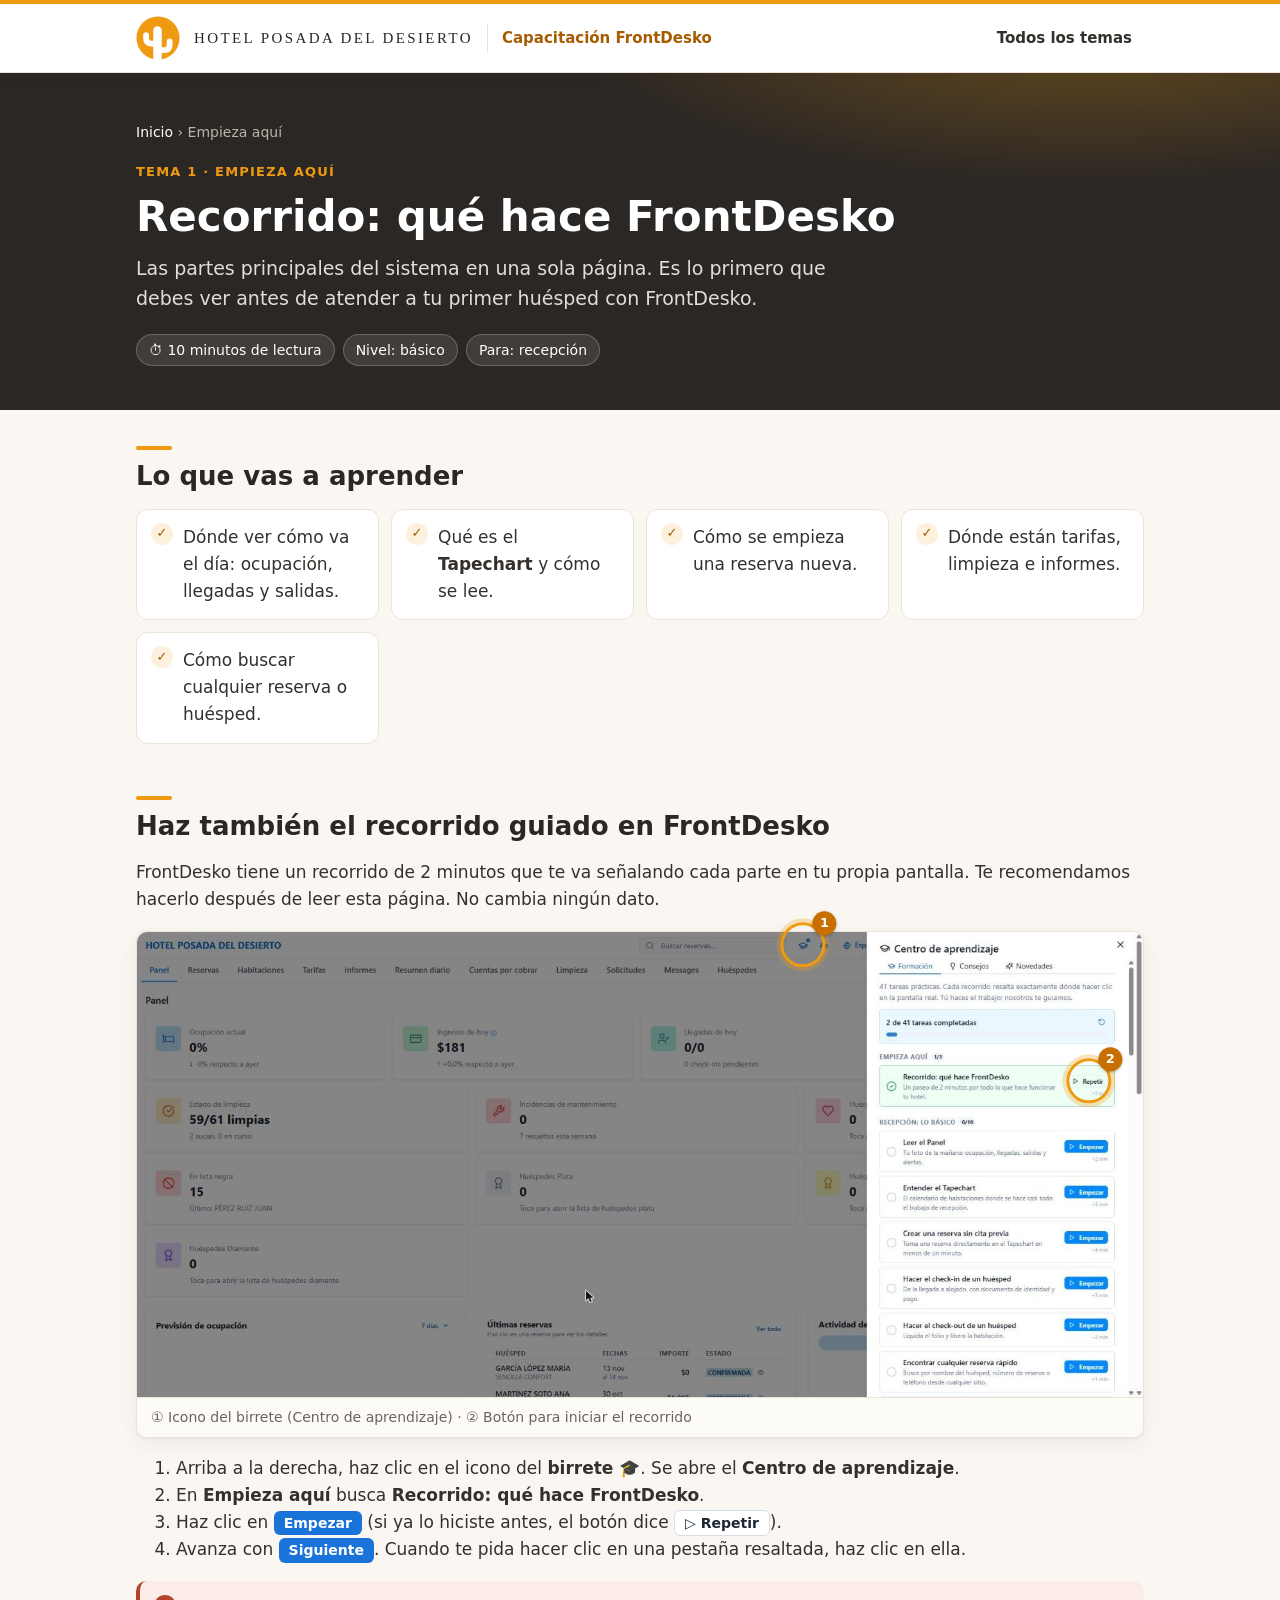
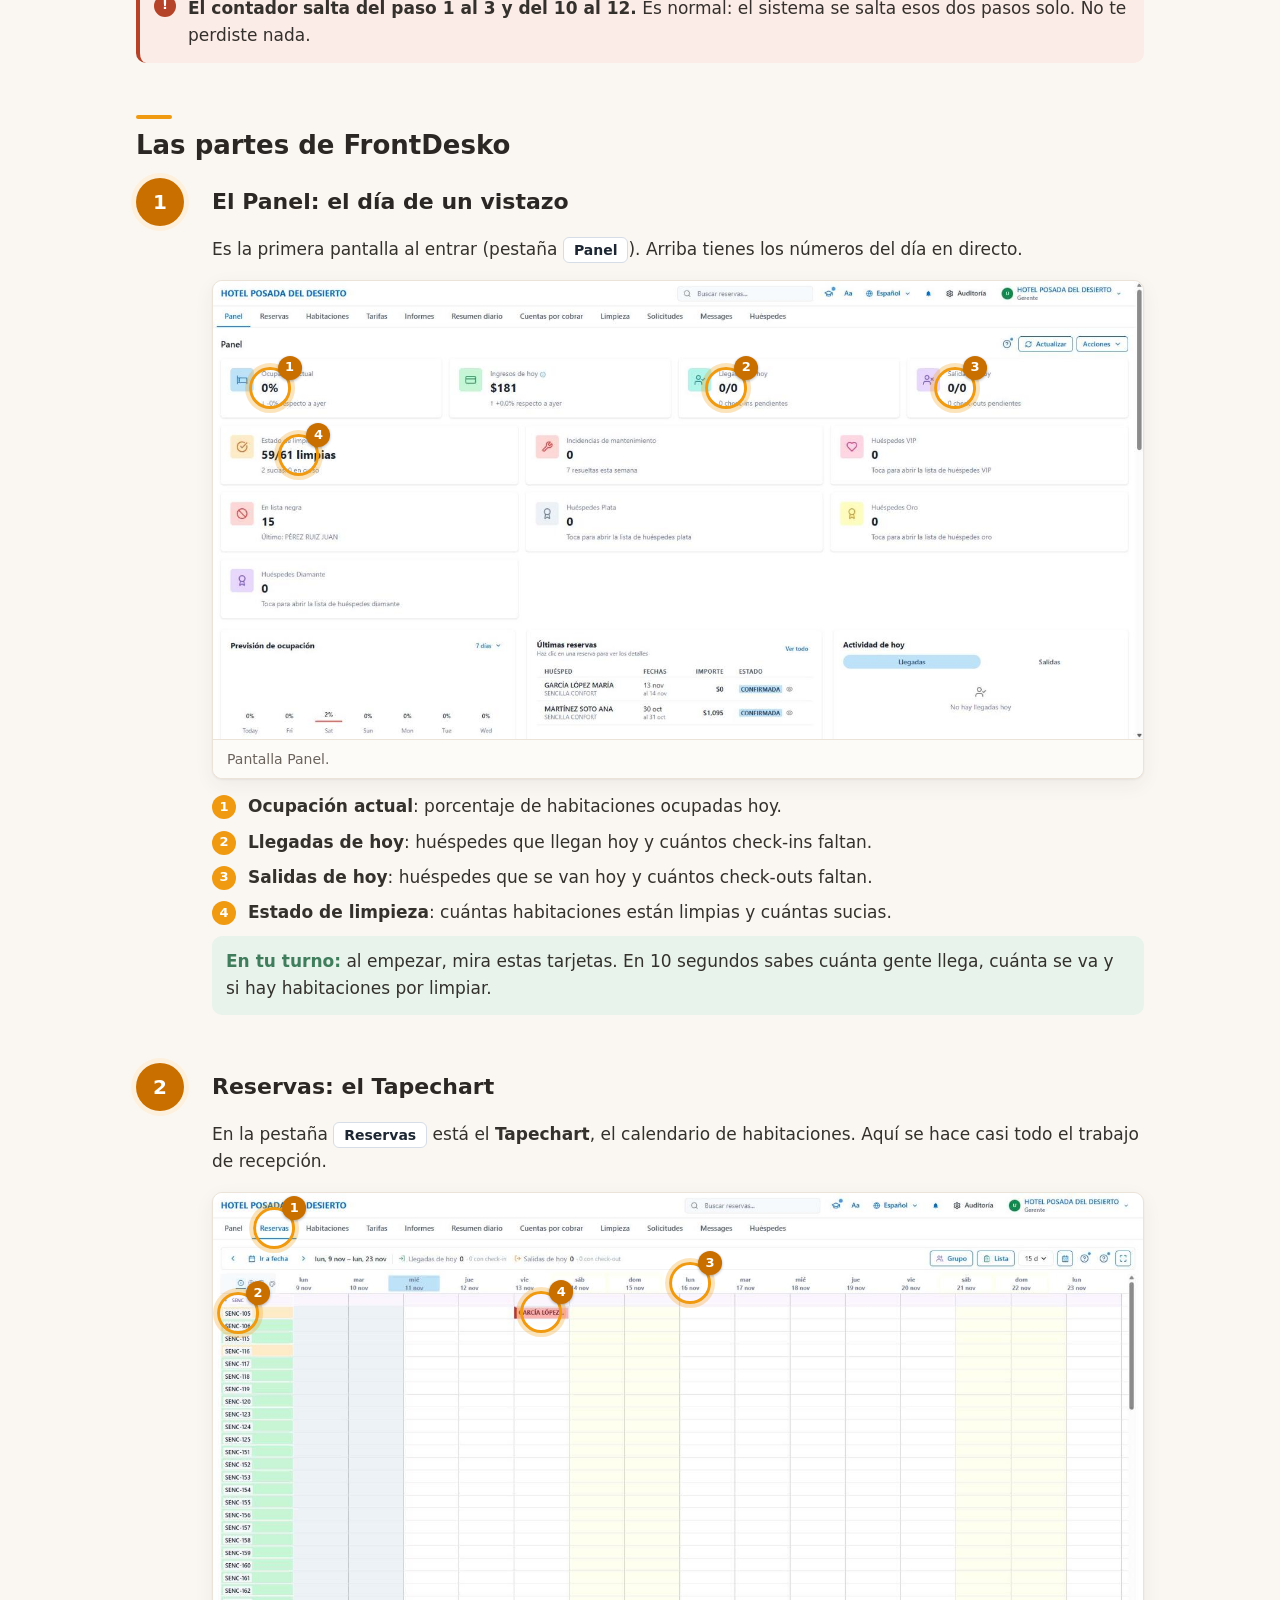
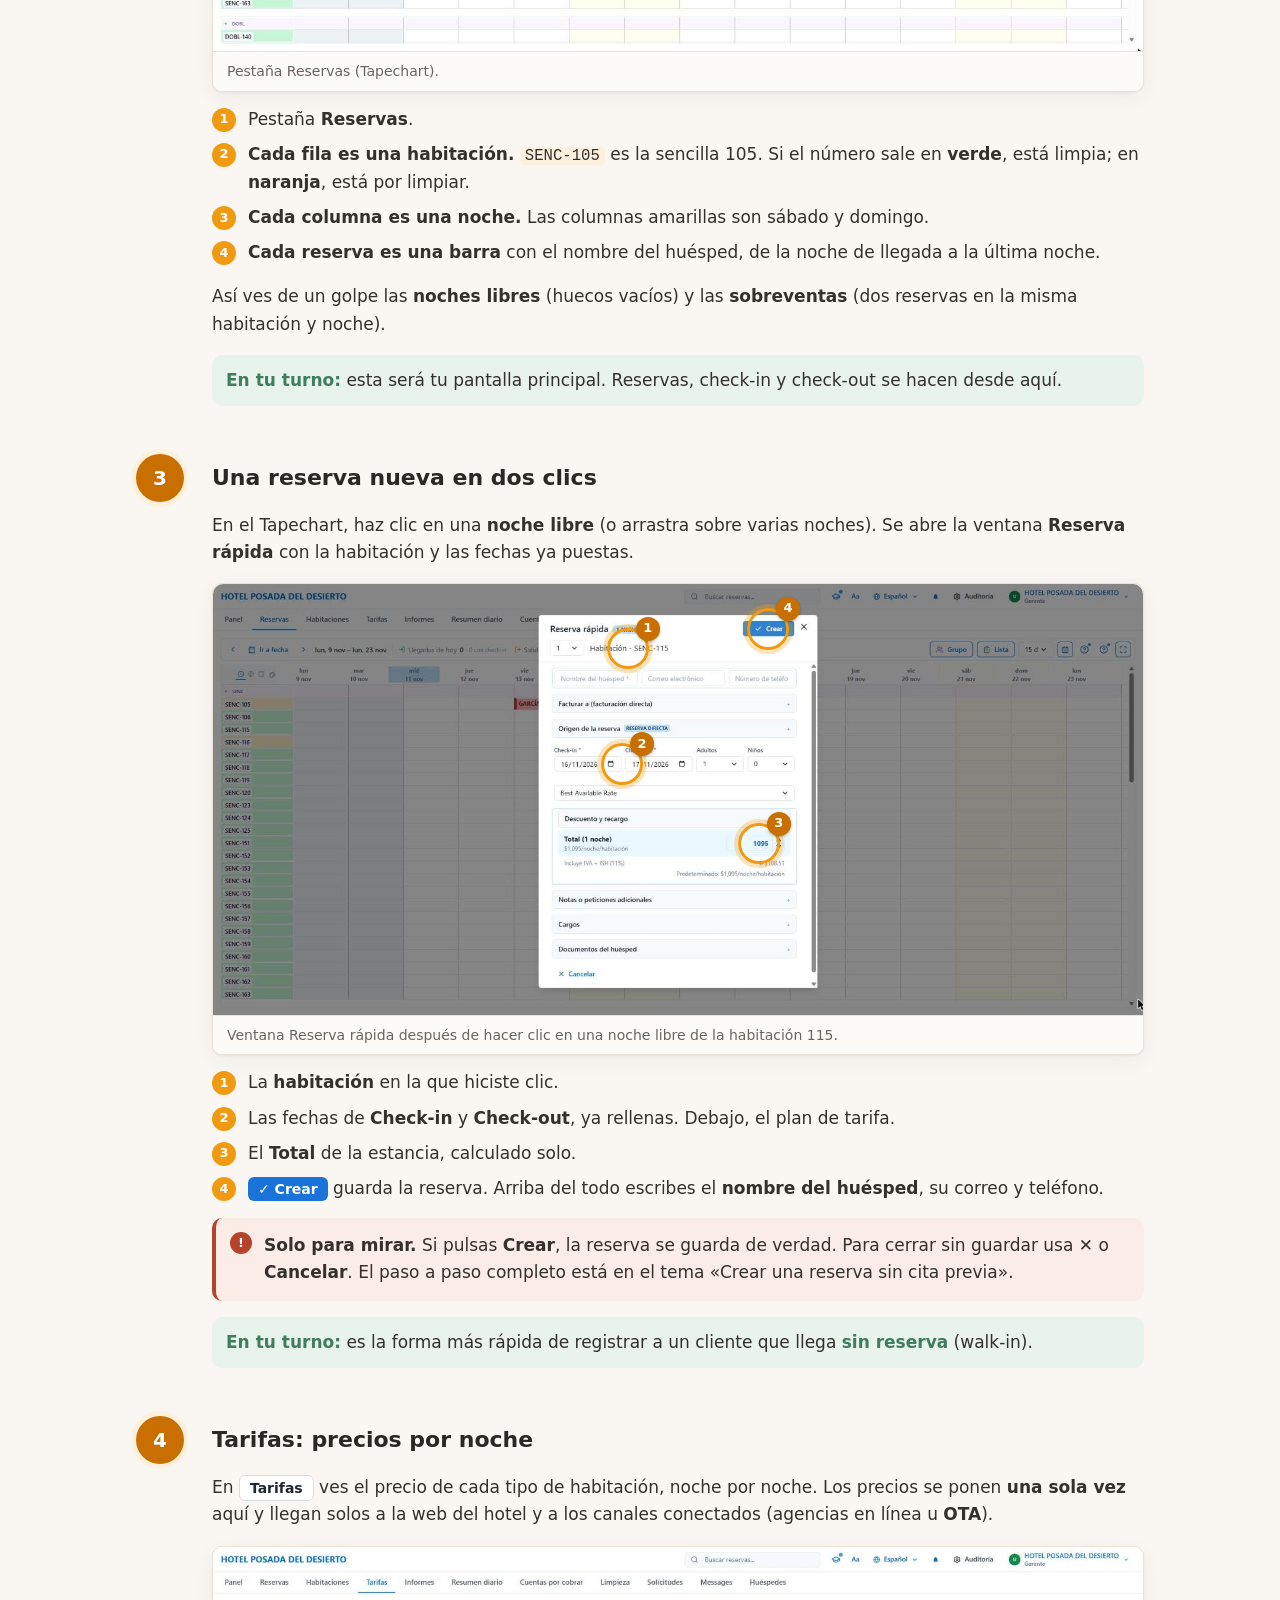
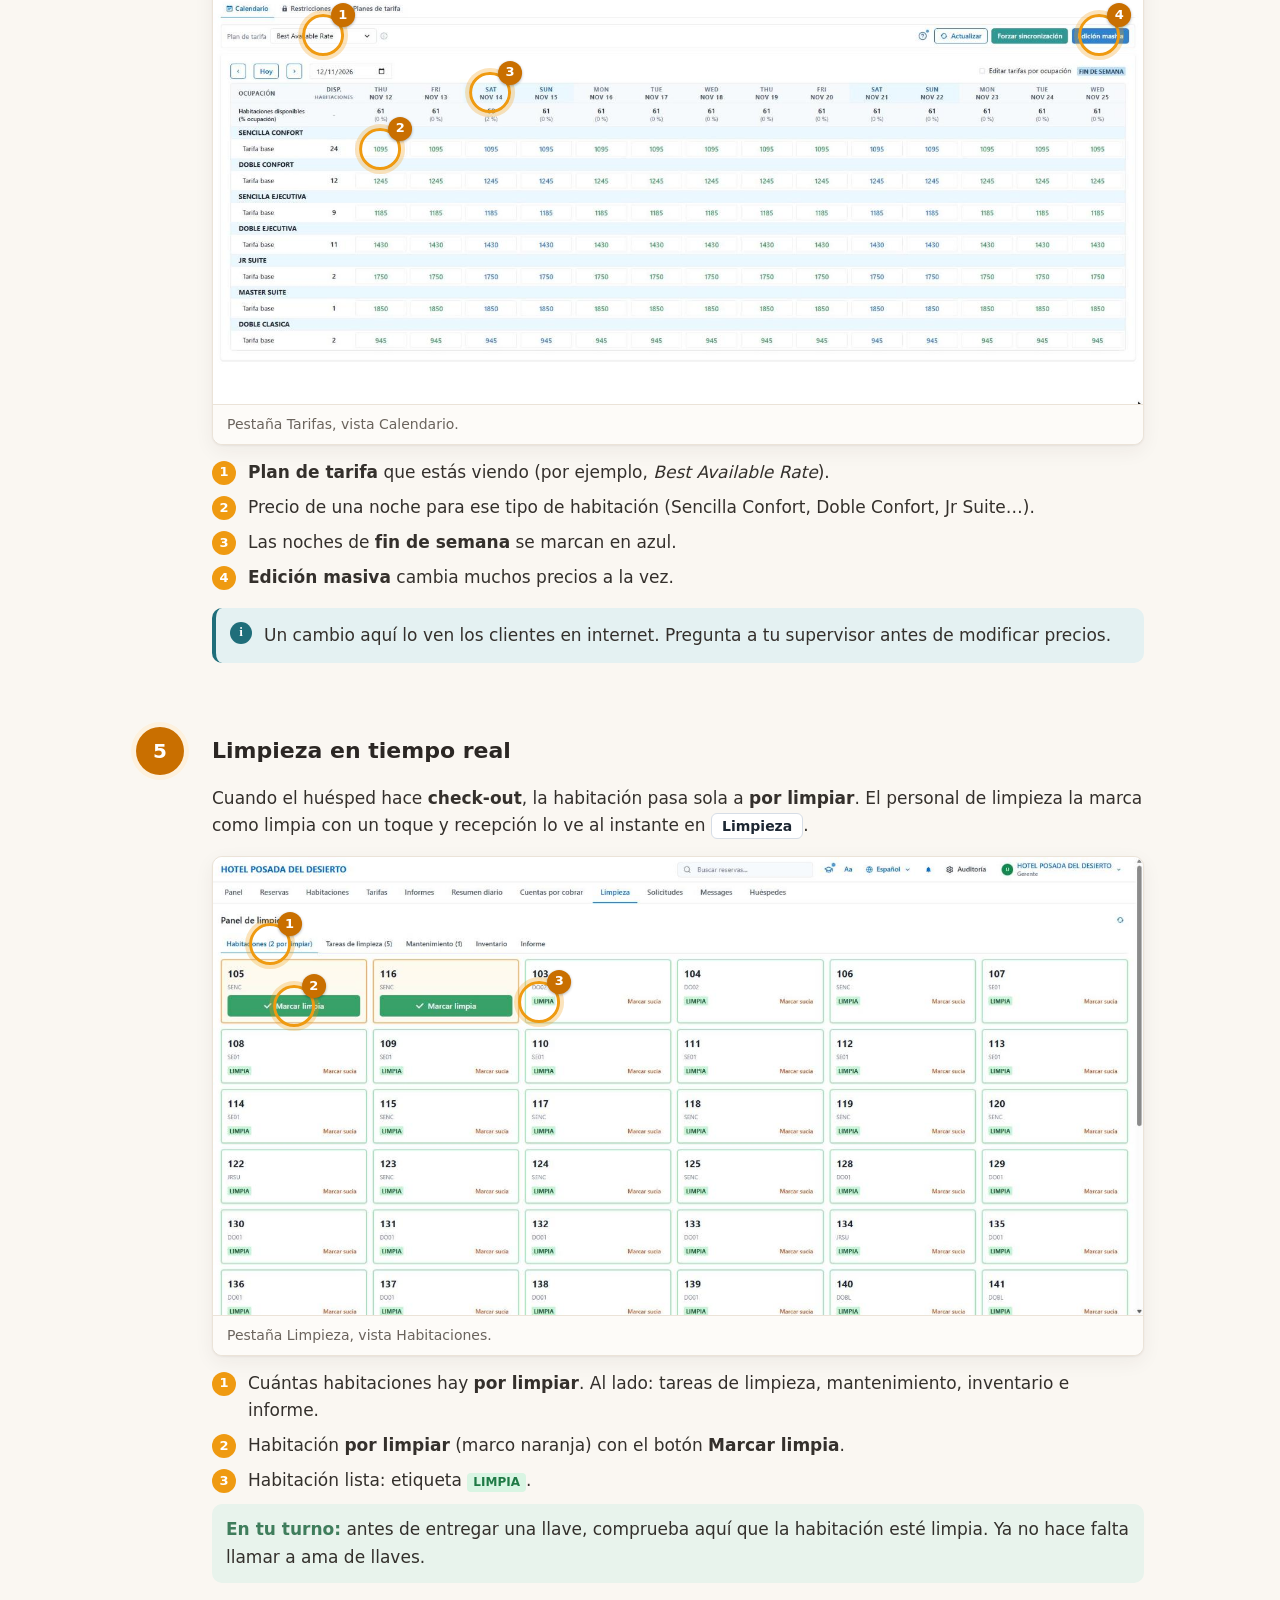
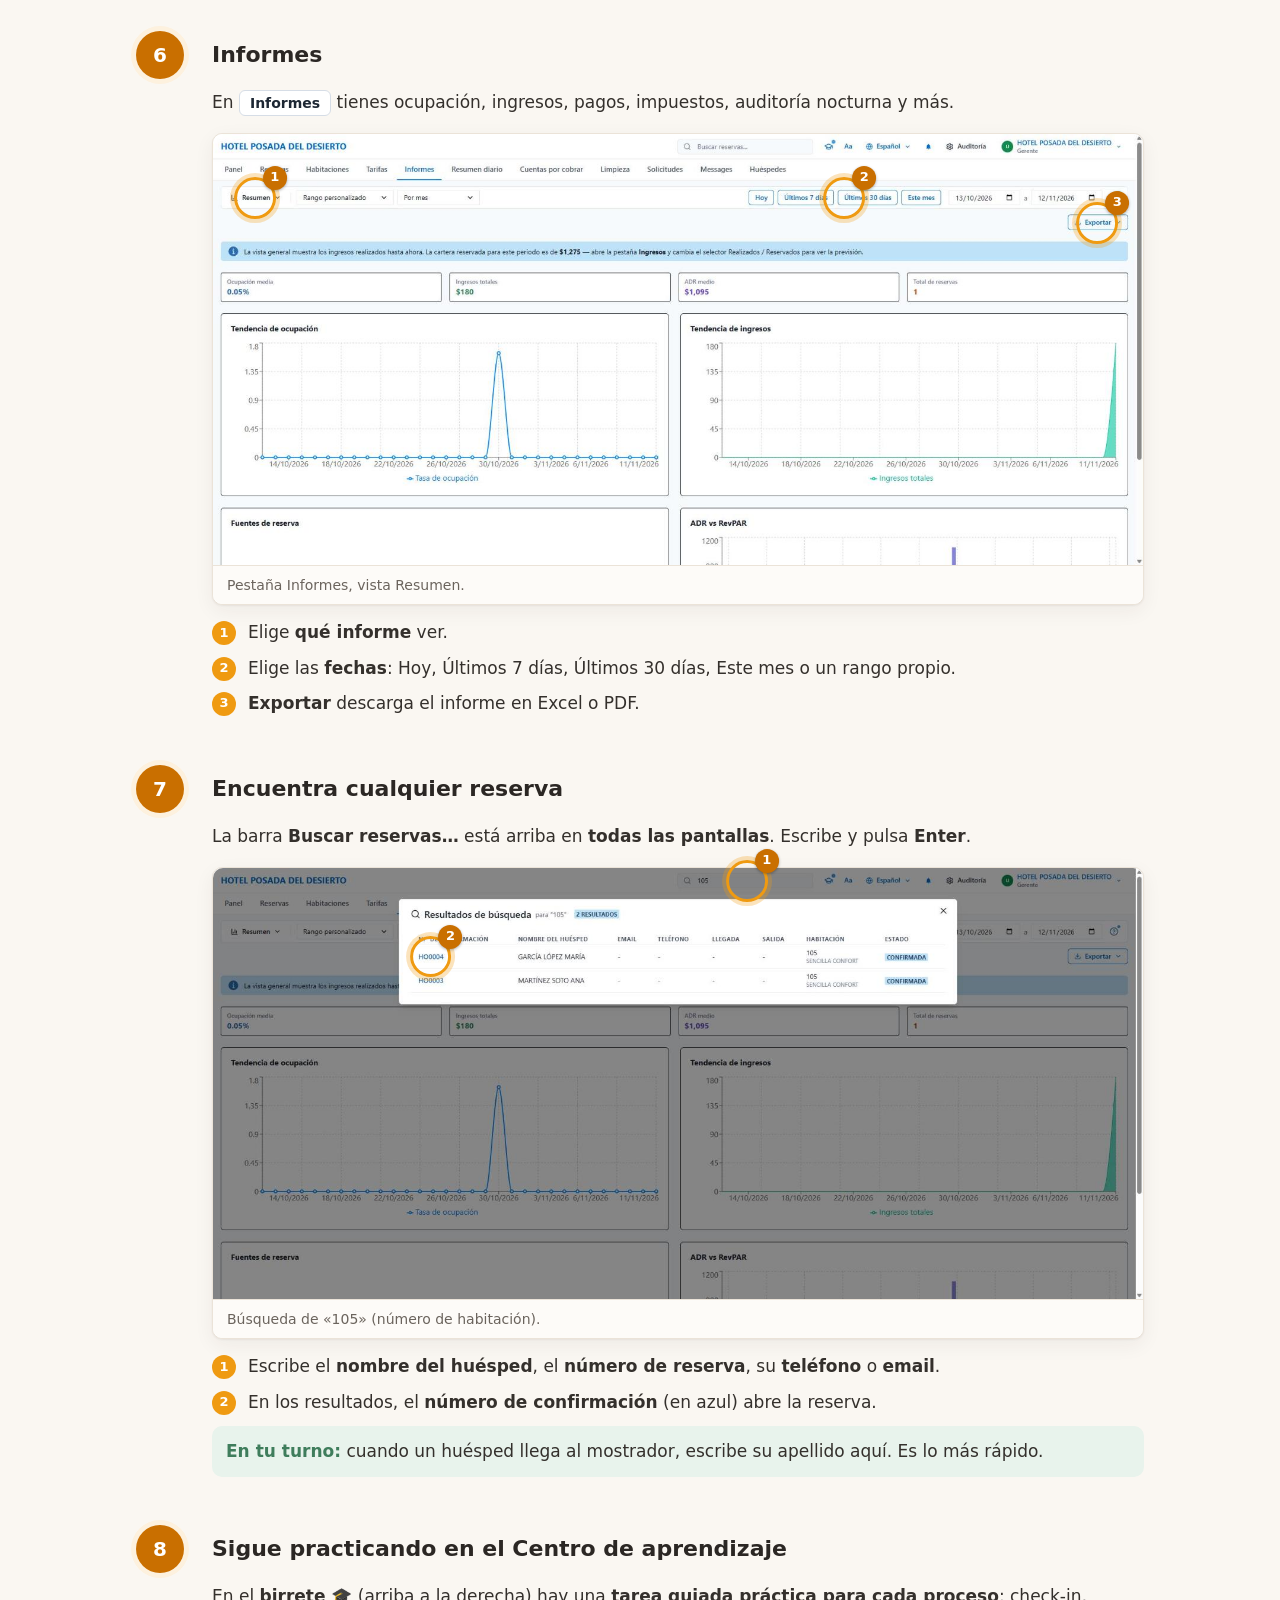
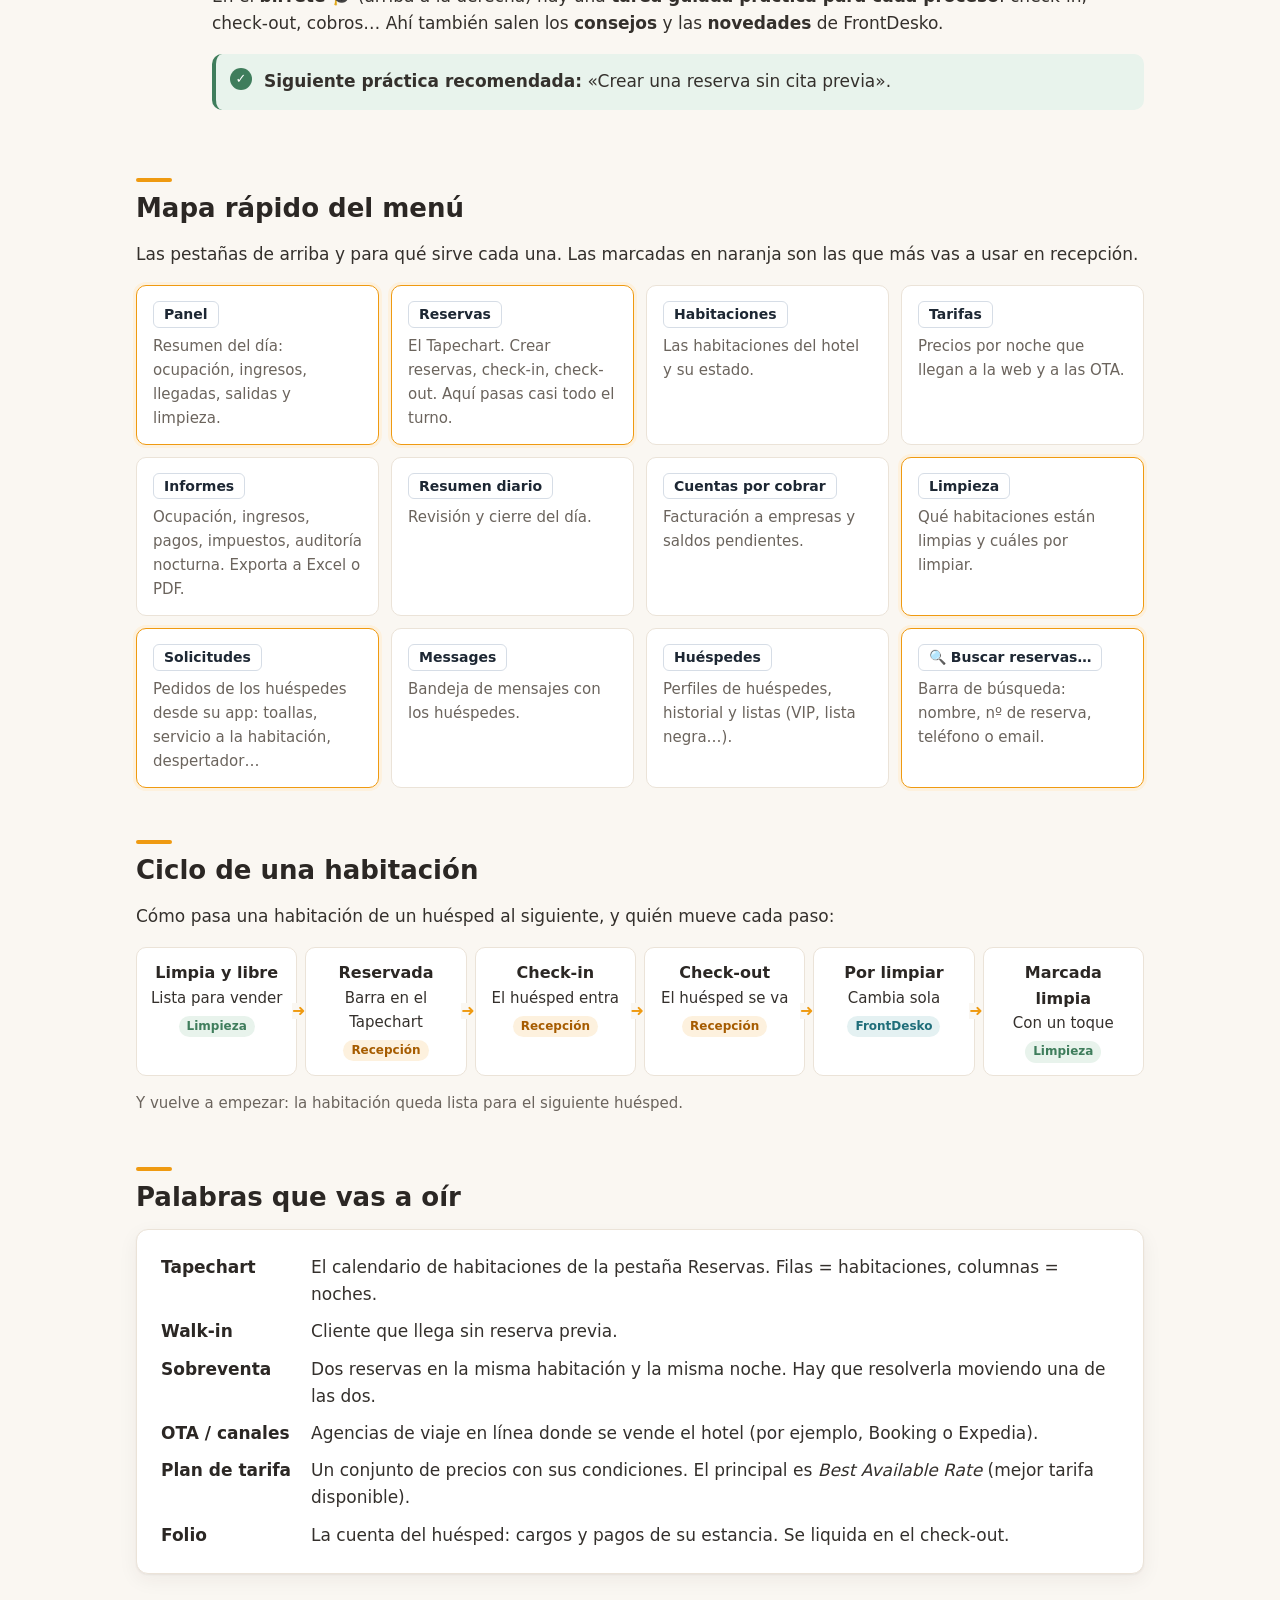
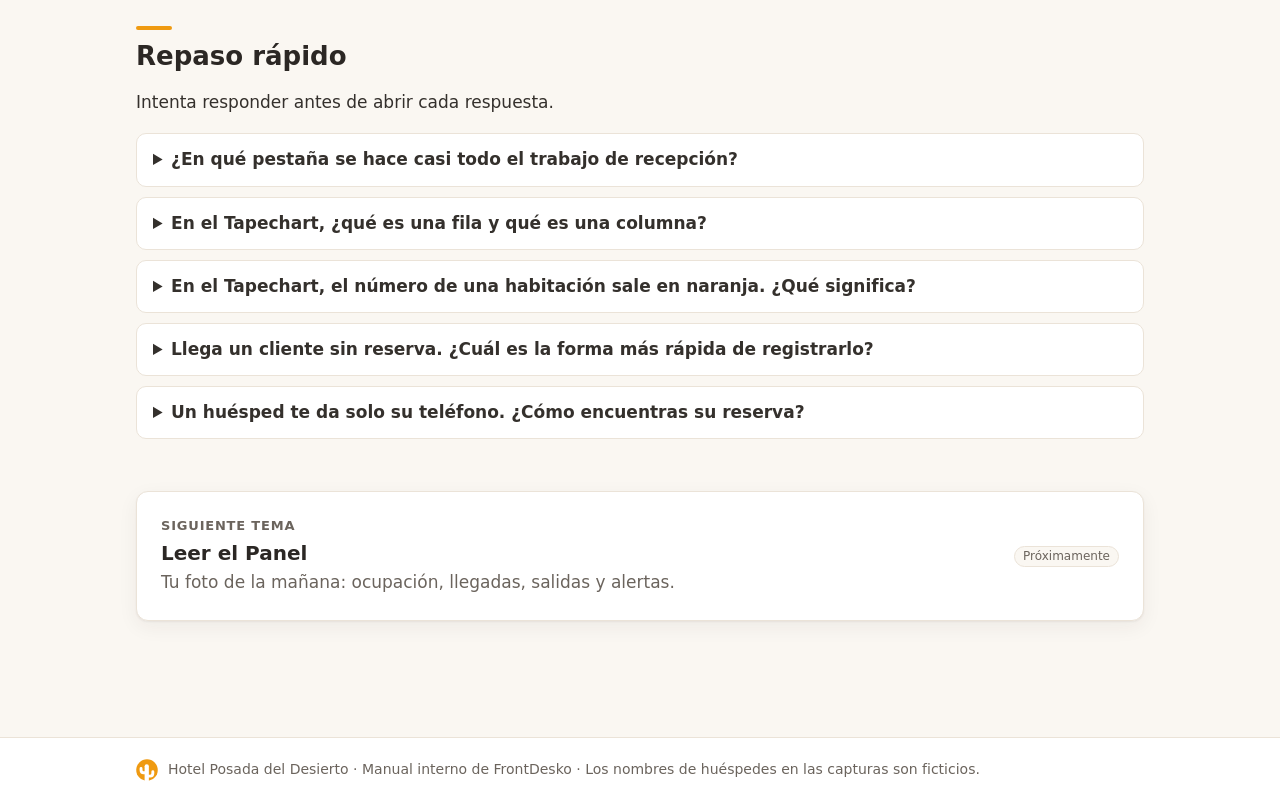
==== 01-recorrido.html @ f3b3c9da "Minisitio de capacitación FrontDesko: portada y tema 1 (Recorrido)" ====
<!doctype html>
<html lang="es">
<head>
<meta charset="utf-8">
<meta name="viewport" content="width=device-width, initial-scale=1">
<title>Recorrido por FrontDesko · Capacitación</title>
<link rel="icon" href="img/logo.svg">
<link rel="stylesheet" href="css/estilos.css">
</head>
<body>

<header class="marca-hotel">
  <div class="contenedor">
    <a class="identidad" href="index.html">
      <img src="img/logo.svg" alt="Logotipo Hotel Posada del Desierto">
      <span class="textos">
        <span class="nombre-hotel">Hotel Posada del Desierto</span>
        <span class="separador"></span>
        <span class="seccion">Capacitación FrontDesko</span>
      </span>
    </a>
    <nav><a href="index.html">Todos los temas</a></nav>
  </div>
</header>

<div class="cabecera">
  <div class="contenedor">
    <div class="migas"><a href="index.html">Inicio</a> › Empieza aquí</div>
    <span class="etiqueta">Tema 1 · Empieza aquí</span>
    <h1>Recorrido: qué hace FrontDesko</h1>
    <p class="lead">Las partes principales del sistema en una sola página. Es lo primero que debes ver antes de atender a tu primer huésped con FrontDesko.</p>
    <div class="fichas">
      <span class="ficha">⏱ 10 minutos de lectura</span>
      <span class="ficha">Nivel: básico</span>
      <span class="ficha">Para: recepción</span>
    </div>
  </div>
</div>

<main class="contenedor">

  <section>
    <h2>Lo que vas a aprender</h2>
    <ul class="aprenderas">
      <li>Dónde ver cómo va el día: ocupación, llegadas y salidas.</li>
      <li>Qué es el <b>Tapechart</b> y cómo se lee.</li>
      <li>Cómo se empieza una reserva nueva.</li>
      <li>Dónde están tarifas, limpieza e informes.</li>
      <li>Cómo buscar cualquier reserva o huésped.</li>
    </ul>
  </section>

  <section>
    <h2>Haz también el recorrido guiado en FrontDesko</h2>
    <p>FrontDesko tiene un recorrido de 2 minutos que te va señalando cada parte en tu propia pantalla. Te recomendamos hacerlo después de leer esta página. No cambia ningún dato.</p>
    <figure class="captura">
      <a href="img/recorrido/00-centro-aprendizaje.jpg" target="_blank">
        <div class="lienzo">
          <img src="img/recorrido/00-centro-aprendizaje.jpg" alt="Panel de FrontDesko con el Centro de aprendizaje abierto a la derecha" loading="lazy">
          <span class="marca" style="left:66.2%;top:2.9%" data-n="1"></span>
          <span class="marca" style="left:94.6%;top:32.1%" data-n="2"></span>
        </div>
      </a>
      <figcaption>① Icono del birrete (Centro de aprendizaje) · ② Botón para iniciar el recorrido</figcaption>
    </figure>
    <ol>
      <li>Arriba a la derecha, haz clic en el icono del <b>birrete 🎓</b>. Se abre el <b>Centro de aprendizaje</b>.</li>
      <li>En <b>Empieza aquí</b> busca <b>Recorrido: qué hace FrontDesko</b>.</li>
      <li>Haz clic en <span class="boton-ui">Empezar</span> (si ya lo hiciste antes, el botón dice <span class="pestana-ui">▷ Repetir</span>).</li>
      <li>Avanza con <span class="boton-ui">Siguiente</span>. Cuando te pida hacer clic en una pestaña resaltada, haz clic en ella.</li>
    </ol>
    <div class="nota ojo"><p><b>El contador salta del paso 1 al 3 y del 10 al 12.</b> Es normal: el sistema se salta esos dos pasos solo. No te perdiste nada.</p></div>
  </section>

  <section>
    <h2>Las partes de FrontDesko</h2>

    <!-- 1. Panel -->
    <article class="paso">
      <div class="num">1</div>
      <div class="cuerpo">
        <h3 class="titulo-paso">El Panel: el día de un vistazo</h3>
        <p>Es la primera pantalla al entrar (pestaña <span class="pestana-ui">Panel</span>). Arriba tienes los números del día en directo.</p>
        <figure class="captura">
          <a href="img/recorrido/01-panel.jpg" target="_blank"><div class="lienzo">
            <img src="img/recorrido/01-panel.jpg" alt="Pantalla Panel de FrontDesko con tarjetas de ocupación, ingresos, llegadas, salidas y limpieza" loading="lazy">
            <span class="marca" style="left:6.1%;top:23.3%" data-n="1"></span>
            <span class="marca" style="left:55.2%;top:23.3%" data-n="2"></span>
            <span class="marca" style="left:79.8%;top:23.3%" data-n="3"></span>
            <span class="marca" style="left:9.2%;top:38%" data-n="4"></span>
          </div></a>
          <figcaption>Pantalla Panel.</figcaption>
        </figure>
        <ul class="leyenda">
          <li><span class="n">1</span><span><b>Ocupación actual</b>: porcentaje de habitaciones ocupadas hoy.</span></li>
          <li><span class="n">2</span><span><b>Llegadas de hoy</b>: huéspedes que llegan hoy y cuántos check-ins faltan.</span></li>
          <li><span class="n">3</span><span><b>Salidas de hoy</b>: huéspedes que se van hoy y cuántos check-outs faltan.</span></li>
          <li><span class="n">4</span><span><b>Estado de limpieza</b>: cuántas habitaciones están limpias y cuántas sucias.</span></li>
        </ul>
        <p class="turno"><b>En tu turno:</b> al empezar, mira estas tarjetas. En 10 segundos sabes cuánta gente llega, cuánta se va y si hay habitaciones por limpiar.</p>
      </div>
    </article>

    <!-- 2. Tapechart -->
    <article class="paso">
      <div class="num">2</div>
      <div class="cuerpo">
        <h3 class="titulo-paso">Reservas: el Tapechart</h3>
        <p>En la pestaña <span class="pestana-ui">Reservas</span> está el <b>Tapechart</b>, el calendario de habitaciones. Aquí se hace casi todo el trabajo de recepción.</p>
        <figure class="captura">
          <a href="img/recorrido/02-tapechart.jpg" target="_blank"><div class="lienzo">
            <img src="img/recorrido/02-tapechart.jpg" alt="Tapechart con habitaciones en filas, noches en columnas y una reserva como barra roja" loading="lazy">
            <span class="marca" style="left:6.6%;top:7.6%" data-n="1"></span>
            <span class="marca" style="left:2.7%;top:26.2%" data-n="2"></span>
            <span class="marca" style="left:51.3%;top:19.7%" data-n="3"></span>
            <span class="marca" style="left:35.3%;top:26%" data-n="4"></span>
          </div></a>
          <figcaption>Pestaña Reservas (Tapechart).</figcaption>
        </figure>
        <ul class="leyenda">
          <li><span class="n">1</span><span>Pestaña <b>Reservas</b>.</span></li>
          <li><span class="n">2</span><span><b>Cada fila es una habitación.</b> <code>SENC-105</code> es la sencilla 105. Si el número sale en <b>verde</b>, está limpia; en <b>naranja</b>, está por limpiar.</span></li>
          <li><span class="n">3</span><span><b>Cada columna es una noche.</b> Las columnas amarillas son sábado y domingo.</span></li>
          <li><span class="n">4</span><span><b>Cada reserva es una barra</b> con el nombre del huésped, de la noche de llegada a la última noche.</span></li>
        </ul>
        <p>Así ves de un golpe las <b>noches libres</b> (huecos vacíos) y las <b>sobreventas</b> (dos reservas en la misma habitación y noche).</p>
        <p class="turno"><b>En tu turno:</b> esta será tu pantalla principal. Reservas, check-in y check-out se hacen desde aquí.</p>
      </div>
    </article>

    <!-- 3. Reserva rápida -->
    <article class="paso">
      <div class="num">3</div>
      <div class="cuerpo">
        <h3 class="titulo-paso">Una reserva nueva en dos clics</h3>
        <p>En el Tapechart, haz clic en una <b>noche libre</b> (o arrastra sobre varias noches). Se abre la ventana <b>Reserva rápida</b> con la habitación y las fechas ya puestas.</p>
        <figure class="captura">
          <a href="img/recorrido/03-reserva-rapida.jpg" target="_blank"><div class="lienzo">
            <img src="img/recorrido/03-reserva-rapida.jpg" alt="Ventana Reserva rápida abierta sobre el Tapechart para la habitación SENC-115" loading="lazy">
            <span class="marca" style="left:44.6%;top:14.9%" data-n="1"></span>
            <span class="marca" style="left:44%;top:41.7%" data-n="2"></span>
            <span class="marca" style="left:58.7%;top:60.2%" data-n="3"></span>
            <span class="marca" style="left:59.7%;top:10.3%" data-n="4"></span>
          </div></a>
          <figcaption>Ventana Reserva rápida después de hacer clic en una noche libre de la habitación 115.</figcaption>
        </figure>
        <ul class="leyenda">
          <li><span class="n">1</span><span>La <b>habitación</b> en la que hiciste clic.</span></li>
          <li><span class="n">2</span><span>Las fechas de <b>Check-in</b> y <b>Check-out</b>, ya rellenas. Debajo, el plan de tarifa.</span></li>
          <li><span class="n">3</span><span>El <b>Total</b> de la estancia, calculado solo.</span></li>
          <li><span class="n">4</span><span><span class="boton-ui">✓ Crear</span> guarda la reserva. Arriba del todo escribes el <b>nombre del huésped</b>, su correo y teléfono.</span></li>
        </ul>
        <div class="nota ojo"><p><b>Solo para mirar.</b> Si pulsas <b>Crear</b>, la reserva se guarda de verdad. Para cerrar sin guardar usa <b>✕</b> o <b>Cancelar</b>. El paso a paso completo está en el tema «Crear una reserva sin cita previa».</p></div>
        <p class="turno"><b>En tu turno:</b> es la forma más rápida de registrar a un cliente que llega <b>sin reserva</b> (walk-in).</p>
      </div>
    </article>

    <!-- 4. Tarifas -->
    <article class="paso">
      <div class="num">4</div>
      <div class="cuerpo">
        <h3 class="titulo-paso">Tarifas: precios por noche</h3>
        <p>En <span class="pestana-ui">Tarifas</span> ves el precio de cada tipo de habitación, noche por noche. Los precios se ponen <b>una sola vez</b> aquí y llegan solos a la web del hotel y a los canales conectados (agencias en línea u <b>OTA</b>).</p>
        <figure class="captura">
          <a href="img/recorrido/04-tarifas.jpg" target="_blank"><div class="lienzo">
            <img src="img/recorrido/04-tarifas.jpg" alt="Calendario de tarifas con tipos de habitación en filas y precios por noche" loading="lazy">
            <span class="marca" style="left:11.8%;top:19.4%" data-n="1"></span>
            <span class="marca" style="left:18%;top:44.2%" data-n="2"></span>
            <span class="marca" style="left:29.8%;top:31.9%" data-n="3"></span>
            <span class="marca" style="left:95.3%;top:19.4%" data-n="4"></span>
          </div></a>
          <figcaption>Pestaña Tarifas, vista Calendario.</figcaption>
        </figure>
        <ul class="leyenda">
          <li><span class="n">1</span><span><b>Plan de tarifa</b> que estás viendo (por ejemplo, <i>Best Available Rate</i>).</span></li>
          <li><span class="n">2</span><span>Precio de una noche para ese tipo de habitación (Sencilla Confort, Doble Confort, Jr Suite…).</span></li>
          <li><span class="n">3</span><span>Las noches de <b>fin de semana</b> se marcan en azul.</span></li>
          <li><span class="n">4</span><span><b>Edición masiva</b> cambia muchos precios a la vez.</span></li>
        </ul>
        <div class="nota"><p>Un cambio aquí lo ven los clientes en internet. Pregunta a tu supervisor antes de modificar precios.</p></div>
      </div>
    </article>

    <!-- 5. Limpieza -->
    <article class="paso">
      <div class="num">5</div>
      <div class="cuerpo">
        <h3 class="titulo-paso">Limpieza en tiempo real</h3>
        <p>Cuando el huésped hace <b>check-out</b>, la habitación pasa sola a <b>por limpiar</b>. El personal de limpieza la marca como limpia con un toque y recepción lo ve al instante en <span class="pestana-ui">Limpieza</span>.</p>
        <figure class="captura">
          <a href="img/recorrido/05-limpieza.jpg" target="_blank"><div class="lienzo">
            <img src="img/recorrido/05-limpieza.jpg" alt="Panel de limpieza con habitaciones por limpiar en naranja y limpias en verde" loading="lazy">
            <span class="marca" style="left:6.1%;top:18.9%" data-n="1"></span>
            <span class="marca" style="left:8.7%;top:32.5%" data-n="2"></span>
            <span class="marca" style="left:35.1%;top:31.5%" data-n="3"></span>
          </div></a>
          <figcaption>Pestaña Limpieza, vista Habitaciones.</figcaption>
        </figure>
        <ul class="leyenda">
          <li><span class="n">1</span><span>Cuántas habitaciones hay <b>por limpiar</b>. Al lado: tareas de limpieza, mantenimiento, inventario e informe.</span></li>
          <li><span class="n">2</span><span>Habitación <b>por limpiar</b> (marco naranja) con el botón <b>Marcar limpia</b>.</span></li>
          <li><span class="n">3</span><span>Habitación lista: etiqueta <span class="etiqueta-ui limpia">LIMPIA</span>.</span></li>
        </ul>
        <p class="turno"><b>En tu turno:</b> antes de entregar una llave, comprueba aquí que la habitación esté limpia. Ya no hace falta llamar a ama de llaves.</p>
      </div>
    </article>

    <!-- 6. Informes -->
    <article class="paso">
      <div class="num">6</div>
      <div class="cuerpo">
        <h3 class="titulo-paso">Informes</h3>
        <p>En <span class="pestana-ui">Informes</span> tienes ocupación, ingresos, pagos, impuestos, auditoría nocturna y más.</p>
        <figure class="captura">
          <a href="img/recorrido/06-informes.jpg" target="_blank"><div class="lienzo">
            <img src="img/recorrido/06-informes.jpg" alt="Pantalla Informes con resumen de ocupación e ingresos y gráficas" loading="lazy">
            <span class="marca" style="left:4.5%;top:14.7%" data-n="1"></span>
            <span class="marca" style="left:67.9%;top:14.7%" data-n="2"></span>
            <span class="marca" style="left:95.1%;top:20.5%" data-n="3"></span>
          </div></a>
          <figcaption>Pestaña Informes, vista Resumen.</figcaption>
        </figure>
        <ul class="leyenda">
          <li><span class="n">1</span><span>Elige <b>qué informe</b> ver.</span></li>
          <li><span class="n">2</span><span>Elige las <b>fechas</b>: Hoy, Últimos 7 días, Últimos 30 días, Este mes o un rango propio.</span></li>
          <li><span class="n">3</span><span><b>Exportar</b> descarga el informe en Excel o PDF.</span></li>
        </ul>
      </div>
    </article>

    <!-- 7. Buscar -->
    <article class="paso">
      <div class="num">7</div>
      <div class="cuerpo">
        <h3 class="titulo-paso">Encuentra cualquier reserva</h3>
        <p>La barra <b>Buscar reservas…</b> está arriba en <b>todas las pantallas</b>. Escribe y pulsa <b>Enter</b>.</p>
        <figure class="captura">
          <a href="img/recorrido/07-buscar.jpg" target="_blank"><div class="lienzo">
            <img src="img/recorrido/07-buscar.jpg" alt="Ventana Resultados de búsqueda con dos reservas de la habitación 105" loading="lazy">
            <span class="marca" style="left:57.4%;top:2.9%" data-n="1"></span>
            <span class="marca" style="left:23.4%;top:20.5%" data-n="2"></span>
          </div></a>
          <figcaption>Búsqueda de «105» (número de habitación).</figcaption>
        </figure>
        <ul class="leyenda">
          <li><span class="n">1</span><span>Escribe el <b>nombre del huésped</b>, el <b>número de reserva</b>, su <b>teléfono</b> o <b>email</b>.</span></li>
          <li><span class="n">2</span><span>En los resultados, el <b>número de confirmación</b> (en azul) abre la reserva.</span></li>
        </ul>
        <p class="turno"><b>En tu turno:</b> cuando un huésped llega al mostrador, escribe su apellido aquí. Es lo más rápido.</p>
      </div>
    </article>

    <!-- 8. Seguir -->
    <article class="paso">
      <div class="num">8</div>
      <div class="cuerpo">
        <h3 class="titulo-paso">Sigue practicando en el Centro de aprendizaje</h3>
        <p>En el <b>birrete 🎓</b> (arriba a la derecha) hay una <b>tarea guiada práctica para cada proceso</b>: check-in, check-out, cobros… Ahí también salen los <b>consejos</b> y las <b>novedades</b> de FrontDesko.</p>
        <div class="nota bien"><p><b>Siguiente práctica recomendada:</b> «Crear una reserva sin cita previa».</p></div>
      </div>
    </article>
  </section>

  <section>
    <h2>Mapa rápido del menú</h2>
    <p>Las pestañas de arriba y para qué sirve cada una. Las marcadas en naranja son las que más vas a usar en recepción.</p>
    <div class="mapa">
      <div class="item clave"><span class="pestana-ui">Panel</span><p>Resumen del día: ocupación, ingresos, llegadas, salidas y limpieza.</p></div>
      <div class="item clave"><span class="pestana-ui">Reservas</span><p>El Tapechart. Crear reservas, check-in, check-out. Aquí pasas casi todo el turno.</p></div>
      <div class="item"><span class="pestana-ui">Habitaciones</span><p>Las habitaciones del hotel y su estado.</p></div>
      <div class="item"><span class="pestana-ui">Tarifas</span><p>Precios por noche que llegan a la web y a las OTA.</p></div>
      <div class="item"><span class="pestana-ui">Informes</span><p>Ocupación, ingresos, pagos, impuestos, auditoría nocturna. Exporta a Excel o PDF.</p></div>
      <div class="item"><span class="pestana-ui">Resumen diario</span><p>Revisión y cierre del día.</p></div>
      <div class="item"><span class="pestana-ui">Cuentas por cobrar</span><p>Facturación a empresas y saldos pendientes.</p></div>
      <div class="item clave"><span class="pestana-ui">Limpieza</span><p>Qué habitaciones están limpias y cuáles por limpiar.</p></div>
      <div class="item clave"><span class="pestana-ui">Solicitudes</span><p>Pedidos de los huéspedes desde su app: toallas, servicio a la habitación, despertador…</p></div>
      <div class="item"><span class="pestana-ui">Messages</span><p>Bandeja de mensajes con los huéspedes.</p></div>
      <div class="item"><span class="pestana-ui">Huéspedes</span><p>Perfiles de huéspedes, historial y listas (VIP, lista negra…).</p></div>
      <div class="item clave"><span class="pestana-ui">🔍 Buscar reservas…</span><p>Barra de búsqueda: nombre, nº de reserva, teléfono o email.</p></div>
    </div>
  </section>

  <section id="ciclo">
    <h2>Ciclo de una habitación</h2>
    <p>Cómo pasa una habitación de un huésped al siguiente, y quién mueve cada paso:</p>
    <ol class="flujo">
      <li><b>Limpia y libre</b>Lista para vender<br><span class="quien limpieza">Limpieza</span></li>
      <li><b>Reservada</b>Barra en el Tapechart<br><span class="quien recepcion">Recepción</span></li>
      <li><b>Check-in</b>El huésped entra<br><span class="quien recepcion">Recepción</span></li>
      <li><b>Check-out</b>El huésped se va<br><span class="quien recepcion">Recepción</span></li>
      <li><b>Por limpiar</b>Cambia sola<br><span class="quien sistema">FrontDesko</span></li>
      <li><b>Marcada limpia</b>Con un toque<br><span class="quien limpieza">Limpieza</span></li>
    </ol>
    <p style="font-size:15px;color:var(--texto-suave)">Y vuelve a empezar: la habitación queda lista para el siguiente huésped.</p>
  </section>

  <section>
    <h2>Palabras que vas a oír</h2>
    <div class="tarjeta">
      <dl class="glosario">
        <dt>Tapechart</dt><dd>El calendario de habitaciones de la pestaña Reservas. Filas = habitaciones, columnas = noches.</dd>
        <dt>Walk-in</dt><dd>Cliente que llega sin reserva previa.</dd>
        <dt>Sobreventa</dt><dd>Dos reservas en la misma habitación y la misma noche. Hay que resolverla moviendo una de las dos.</dd>
        <dt>OTA / canales</dt><dd>Agencias de viaje en línea donde se vende el hotel (por ejemplo, Booking o Expedia).</dd>
        <dt>Plan de tarifa</dt><dd>Un conjunto de precios con sus condiciones. El principal es <i>Best Available Rate</i> (mejor tarifa disponible).</dd>
        <dt>Folio</dt><dd>La cuenta del huésped: cargos y pagos de su estancia. Se liquida en el check-out.</dd>
      </dl>
    </div>
  </section>

  <section>
    <h2>Repaso rápido</h2>
    <p>Intenta responder antes de abrir cada respuesta.</p>
    <details><summary>¿En qué pestaña se hace casi todo el trabajo de recepción?</summary>En <b>Reservas</b>, donde está el Tapechart.</details>
    <details><summary>En el Tapechart, ¿qué es una fila y qué es una columna?</summary>Cada <b>fila</b> es una habitación y cada <b>columna</b> es una noche.</details>
    <details><summary>En el Tapechart, el número de una habitación sale en naranja. ¿Qué significa?</summary>Que está <b>por limpiar</b>. En verde significa limpia.</details>
    <details><summary>Llega un cliente sin reserva. ¿Cuál es la forma más rápida de registrarlo?</summary>En el Tapechart, haz clic en una noche libre (o arrastra sobre varias). Se abre <b>Reserva rápida</b> con la habitación y las fechas ya puestas.</details>
    <details><summary>Un huésped te da solo su teléfono. ¿Cómo encuentras su reserva?</summary>Escríbelo en la barra <b>Buscar reservas…</b> de arriba y pulsa Enter. Funciona desde cualquier pantalla.</details>
  </section>

  <section class="tarjeta siguiente no-imprimir">
    <div>
      <div style="font-size:13px;color:var(--texto-suave);text-transform:uppercase;letter-spacing:.8px;font-weight:700">Siguiente tema</div>
      <div style="font-size:20px;font-weight:700;color:var(--carbon)">Leer el Panel</div>
      <div style="color:var(--texto-suave)">Tu foto de la mañana: ocupación, llegadas, salidas y alertas.</div>
    </div>
    <span class="pronto">Próximamente</span>
  </section>

</main>

<footer>
  <div class="contenedor"><img src="img/logo.svg" alt="">Hotel Posada del Desierto · Manual interno de FrontDesko · Los nombres de huéspedes en las capturas son ficticios.</div>
</footer>

</body>
</html>
---- css/estilos.css ----
/* Capacitación FrontDesko — Hotel Posada del Desierto
   Color de marca: naranja del logotipo (#EF9A11). */
:root {
  --naranja: #ef9a11;          /* marca: logotipo, acentos, marcadores */
  --naranja-fuerte: #c96f00;   /* fondos con texto blanco (números, botones) */
  --naranja-texto: #a65c00;    /* enlaces y texto naranja sobre claro */
  --naranja-claro: #fdf1de;
  --carbon: #2b2724;           /* cabecera oscura y títulos */
  --texto: #34302c;
  --texto-suave: #6b645d;
  --arena: #faf7f2;            /* fondo de página */
  --borde: #ebe3d8;
  --blanco: #ffffff;
  --salvia: #3f7d5c;
  --salvia-claro: #e8f3ec;
  --turquesa: #1f6e7a;
  --turquesa-claro: #e4f1f2;
  --terracota: #b4432a;
  --terracota-claro: #fbece7;
  --radio: 12px;
  --sombra: 0 1px 2px rgba(43, 39, 36, .06), 0 6px 20px rgba(43, 39, 36, .06);
}

* { box-sizing: border-box; }
html { scroll-behavior: smooth; }
body {
  margin: 0;
  background: var(--arena);
  color: var(--texto);
  font-family: "Segoe UI", system-ui, -apple-system, Roboto, Arial, sans-serif;
  font-size: 17px;
  line-height: 1.6;
}
img { max-width: 100%; display: block; }
a { color: var(--naranja-texto); }
b, strong { font-weight: 650; }
code { background: var(--naranja-claro); padding: 0 5px; border-radius: 4px; font-size: .92em; }

.contenedor { width: 100%; max-width: 1040px; margin: 0 auto; padding: 0 16px; }

/* ---------- Cabecera de marca (todas las páginas) ---------- */
.marca-hotel {
  position: sticky; top: 0; z-index: 10;
  background: var(--blanco);
  border-top: 4px solid var(--naranja);
  border-bottom: 1px solid var(--borde);
  box-shadow: 0 2px 10px rgba(43, 39, 36, .05);
}
.marca-hotel .contenedor { display: flex; align-items: center; gap: 16px; min-height: 68px; }
.marca-hotel .identidad { display: flex; align-items: center; gap: 14px; text-decoration: none; color: inherit; min-width: 0; }
.marca-hotel .identidad img { width: 44px; height: 44px; flex: none; }
.marca-hotel .nombre-hotel {
  font-family: Georgia, "Times New Roman", serif;
  text-transform: uppercase; letter-spacing: .16em;
  font-size: 15px; color: var(--carbon); white-space: nowrap;
}
.marca-hotel .separador { width: 1px; height: 28px; background: var(--borde); flex: none; }
.marca-hotel .seccion { font-weight: 650; font-size: 15px; color: var(--naranja-texto); white-space: nowrap; }
.marca-hotel nav { margin-left: auto; display: flex; gap: 4px; }
.marca-hotel nav a { text-decoration: none; color: var(--texto); font-size: 15px; font-weight: 600; padding: 6px 12px; border-radius: 8px; }
.marca-hotel nav a:hover { background: var(--naranja-claro); color: var(--naranja-texto); }

/* ---------- Portada de cada página ---------- */
.cabecera {
  background:
    radial-gradient(900px 300px at 85% -20%, rgba(239, 154, 17, .35), transparent 60%),
    var(--carbon);
  color: #fff; padding: 48px 0 44px;
}
.cabecera .etiqueta { display: inline-block; font-size: 13px; font-weight: 700; text-transform: uppercase; letter-spacing: 1.2px; color: var(--naranja); }
.cabecera h1 { font-size: clamp(28px, 4.5vw, 42px); line-height: 1.15; margin: 8px 0 12px; }
.cabecera p.lead { font-size: 19px; max-width: 720px; margin: 0 0 20px; color: #e3ddd6; }
.migas { font-size: 14px; color: #bdb4aa; margin-bottom: 14px; }
.migas a { color: #fff; text-decoration: none; }
.fichas { display: flex; flex-wrap: wrap; gap: 8px; }
.ficha { background: rgba(255, 255, 255, .1); border: 1px solid rgba(255, 255, 255, .22); padding: 4px 12px; border-radius: 999px; font-size: 14px; }

/* ---------- Secciones ---------- */
main.contenedor { padding-top: 36px; padding-bottom: 64px; }
section { margin: 0 0 52px; }
h2 { font-size: 26px; line-height: 1.25; margin: 0 0 16px; color: var(--carbon); }
h2::before { content: ""; display: block; width: 36px; height: 4px; border-radius: 2px; background: var(--naranja); margin-bottom: 10px; }
h3 { font-size: 20px; margin: 0 0 8px; color: var(--carbon); }
.tarjeta { background: var(--blanco); border: 1px solid var(--borde); border-radius: var(--radio); box-shadow: var(--sombra); padding: 24px; }

.aprenderas { display: grid; grid-template-columns: repeat(auto-fit, minmax(220px, 1fr)); gap: 12px; list-style: none; padding: 0; margin: 0; }
.aprenderas li { background: var(--blanco); border: 1px solid var(--borde); border-radius: var(--radio); padding: 14px 16px 14px 46px; position: relative; }
.aprenderas li::before { content: "✓"; position: absolute; left: 14px; top: 13px; width: 22px; height: 22px; border-radius: 50%; background: var(--naranja-claro); color: var(--naranja-texto); font-weight: 800; font-size: 13px; display: grid; place-items: center; }

/* ---------- Notas ---------- */
.nota { border-radius: 10px; padding: 14px 16px 14px 48px; position: relative; margin: 16px 0; background: var(--turquesa-claro); border-left: 4px solid var(--turquesa); }
.nota::before { content: "i"; position: absolute; left: 14px; top: 14px; width: 22px; height: 22px; border-radius: 50%; background: var(--turquesa); color: #fff; font-weight: 800; font-size: 13px; display: grid; place-items: center; font-family: Georgia, serif; }
.nota.ojo { background: var(--terracota-claro); border-left-color: var(--terracota); }
.nota.ojo::before { content: "!"; background: var(--terracota); font-family: inherit; }
.nota.bien { background: var(--salvia-claro); border-left-color: var(--salvia); }
.nota.bien::before { content: "✓"; background: var(--salvia); font-family: inherit; }
.nota p { margin: 0; }

/* ---------- Pasos ---------- */
.paso { display: grid; grid-template-columns: 56px 1fr; gap: 0 20px; margin: 0 0 48px; }
.paso .num { width: 48px; height: 48px; border-radius: 50%; background: var(--naranja-fuerte); color: #fff; font-weight: 800; font-size: 20px; display: grid; place-items: center; box-shadow: 0 0 0 5px var(--naranja-claro); }
.paso .cuerpo { min-width: 0; }
.paso .titulo-paso { font-size: 22px; margin: 6px 0 12px; color: var(--carbon); }
.paso .accion { display: flex; gap: 10px; align-items: flex-start; background: var(--blanco); border: 1px solid var(--borde); border-radius: 10px; padding: 12px 14px; margin: 14px 0 0; }
.paso .accion .icono { flex: none; width: 26px; height: 26px; border-radius: 6px; background: var(--naranja); color: #fff; display: grid; place-items: center; font-weight: 800; font-size: 13px; }
.paso .turno { margin: 10px 0 0; padding: 12px 14px; border-radius: 10px; background: var(--salvia-claro); }
.paso .turno b { color: var(--salvia); }
.leyenda { list-style: none; padding: 0; margin: 14px 0 0; display: grid; gap: 8px; }
.leyenda li { display: grid; grid-template-columns: 26px 1fr; gap: 10px; align-items: start; }
.leyenda .n { width: 24px; height: 24px; border-radius: 50%; background: var(--naranja); color: #fff; font-weight: 800; font-size: 13px; display: grid; place-items: center; margin-top: 2px; }

/* Imitan elementos de FrontDesko (se mantienen en azul como en el sistema) */
.boton-ui { display: inline-block; background: #1a73d9; color: #fff; font-weight: 600; font-size: 14px; padding: 1px 10px; border-radius: 6px; white-space: nowrap; }
.boton-ui.borde { background: #fff; color: #1a73d9; border: 1px solid #1a73d9; }
.pestana-ui { display: inline-block; border: 1px solid #d6dde6; background: #fff; color: #1d2733; font-weight: 600; font-size: 14px; padding: 1px 10px; border-radius: 6px; white-space: nowrap; }
.etiqueta-ui { display: inline-block; font-size: 12px; font-weight: 700; padding: 0 6px; border-radius: 4px; }
.etiqueta-ui.limpia { background: #d9f5e3; color: #1f7a45; }
.etiqueta-ui.sucia { background: #fdeccd; color: #9a5b00; border: 1px solid #f2b25c; }

/* ---------- Capturas con marcadores ---------- */
.captura { position: relative; margin: 0; border: 1px solid var(--borde); border-radius: 10px; background: #fff; box-shadow: var(--sombra); }
.captura img { border-radius: 10px 10px 0 0; }
.captura a { display: block; cursor: zoom-in; }
.captura figcaption { font-size: 14px; color: var(--texto-suave); padding: 8px 14px; border-top: 1px solid var(--borde); background: #fdfbf8; border-radius: 0 0 10px 10px; }
.captura .lienzo { position: relative; }
.marca {
  position: absolute; width: 4.5%; aspect-ratio: 1; min-width: 30px;
  transform: translate(-50%, -50%);
  border: 3px solid var(--naranja); border-radius: 50%;
  box-shadow: 0 0 0 4px rgba(239, 154, 17, .28);
  pointer-events: none;
  animation: latido 1.8s ease-in-out infinite;
}
.marca::after {
  content: attr(data-n);
  position: absolute; right: -14px; top: -14px;
  width: 24px; height: 24px; border-radius: 50%;
  background: var(--naranja-fuerte); color: #fff; font-weight: 800; font-size: 13px;
  display: grid; place-items: center; box-shadow: 0 1px 3px rgba(0,0,0,.3);
}
@keyframes latido { 50% { box-shadow: 0 0 0 9px rgba(239, 154, 17, 0); } }
@media (prefers-reduced-motion: reduce) { .marca { animation: none; } }

/* ---------- Mapa del menú ---------- */
.mapa { display: grid; grid-template-columns: repeat(auto-fit, minmax(230px, 1fr)); gap: 12px; }
.mapa .item { background: #fff; border: 1px solid var(--borde); border-radius: 10px; padding: 14px 16px; }
.mapa .item .pestana-ui { margin-bottom: 6px; }
.mapa .item p { margin: 0; font-size: 15px; color: var(--texto-suave); }
.mapa .item.clave { border-color: var(--naranja); box-shadow: 0 0 0 3px var(--naranja-claro); }

/* ---------- Diagrama de flujo ---------- */
.flujo { display: flex; flex-wrap: wrap; align-items: stretch; gap: 8px; list-style: none; padding: 0; margin: 0; }
.flujo li { flex: 1 1 140px; background: #fff; border: 1px solid var(--borde); border-radius: 10px; padding: 12px; text-align: center; position: relative; font-size: 15px; }
.flujo li b { display: block; font-size: 16px; color: var(--carbon); }
.flujo li .quien { display: inline-block; margin-top: 6px; font-size: 12px; font-weight: 700; padding: 1px 8px; border-radius: 999px; }
.quien.recepcion { background: var(--naranja-claro); color: var(--naranja-texto); }
.quien.limpieza { background: var(--salvia-claro); color: var(--salvia); }
.quien.sistema { background: var(--turquesa-claro); color: var(--turquesa); }
.flujo li:not(:last-child)::after { content: "➜"; position: absolute; right: -9px; top: 50%; transform: translateY(-50%); color: var(--naranja); font-size: 16px; z-index: 1; background: var(--arena); line-height: 1; }

/* ---------- Glosario y repaso ---------- */
dl.glosario { display: grid; grid-template-columns: max-content 1fr; gap: 10px 20px; margin: 0; }
dl.glosario dt { font-weight: 700; color: var(--carbon); }
dl.glosario dd { margin: 0; }
details { background: #fff; border: 1px solid var(--borde); border-radius: 10px; padding: 12px 16px; margin: 0 0 10px; }
details summary { cursor: pointer; font-weight: 600; }
details[open] summary { margin-bottom: 8px; color: var(--naranja-texto); }

/* ---------- Índice (portada) ---------- */
.temas { display: grid; grid-template-columns: repeat(auto-fit, minmax(280px, 1fr)); gap: 16px; }
.grupo h3 { font-size: 14px; text-transform: uppercase; letter-spacing: .8px; color: var(--texto-suave); margin: 0 0 8px; }
.grupo ul { list-style: none; margin: 0; padding: 0; }
.grupo li { padding: 8px 0; border-bottom: 1px solid var(--borde); display: flex; justify-content: space-between; gap: 10px; font-size: 16px; }
.grupo li:last-child { border-bottom: 0; }
.grupo li a { font-weight: 600; text-decoration: none; }
.pronto { font-size: 12px; color: var(--texto-suave); background: var(--arena); border: 1px solid var(--borde); border-radius: 999px; padding: 0 8px; white-space: nowrap; align-self: center; }
.listo { font-size: 12px; color: var(--salvia); background: var(--salvia-claro); border-radius: 999px; padding: 1px 8px; white-space: nowrap; align-self: center; font-weight: 700; }
.destacado { display: flex; gap: 24px; align-items: center; flex-wrap: wrap; border-left: 5px solid var(--naranja); }
.destacado .texto { flex: 1 1 300px; }
.boton { display: inline-block; background: var(--naranja-fuerte); color: #fff; text-decoration: none; font-weight: 700; padding: 12px 22px; border-radius: 10px; }
.boton:hover { background: #b46300; }

/* ---------- Pie ---------- */
.siguiente { display: flex; justify-content: space-between; align-items: center; gap: 16px; flex-wrap: wrap; }
footer { border-top: 1px solid var(--borde); padding: 20px 0; font-size: 14px; color: var(--texto-suave); background: var(--blanco); }
footer .contenedor { display: flex; align-items: center; gap: 10px; }
footer img { width: 22px; height: 22px; }

/* ---------- Móvil ---------- */
@media (max-width: 760px) {
  .marca-hotel .separador { display: none; }
  .marca-hotel .identidad { flex-wrap: wrap; row-gap: 0; }
  .marca-hotel .textos { display: flex; flex-direction: column; line-height: 1.25; }
  .marca-hotel .nombre-hotel { font-size: 12px; letter-spacing: .12em; }
  .marca-hotel .seccion { font-size: 14px; }
  .marca-hotel nav { display: none; }
}
@media (min-width: 761px) {
  .marca-hotel .textos { display: flex; align-items: center; gap: 14px; }
}
@media (max-width: 640px) {
  body { font-size: 16px; }
  .paso { grid-template-columns: 1fr; }
  .paso .num { margin-bottom: 6px; }
  dl.glosario { grid-template-columns: 1fr; gap: 2px; }
  dl.glosario dd { margin-bottom: 10px; }
  .flujo li:not(:last-child)::after { content: "⬇"; right: 50%; top: auto; bottom: -13px; transform: translateX(50%); }
  .flujo li { flex-basis: 100%; }
}

/* ---------- Impresión ---------- */
@media print {
  body { background: #fff; font-size: 12pt; }
  .marca-hotel { position: static; box-shadow: none; }
  .marca-hotel nav, .no-imprimir { display: none !important; }
  .cabecera { background: none; color: #000; padding: 0 0 12px; border-bottom: 2px solid var(--naranja); }
  .cabecera p.lead, .migas { color: #333; }
  .ficha { border-color: #999; }
  .paso, .captura, details, .nota { break-inside: avoid; }
  .marca { animation: none; }
  a { color: inherit; text-decoration: none; }
}
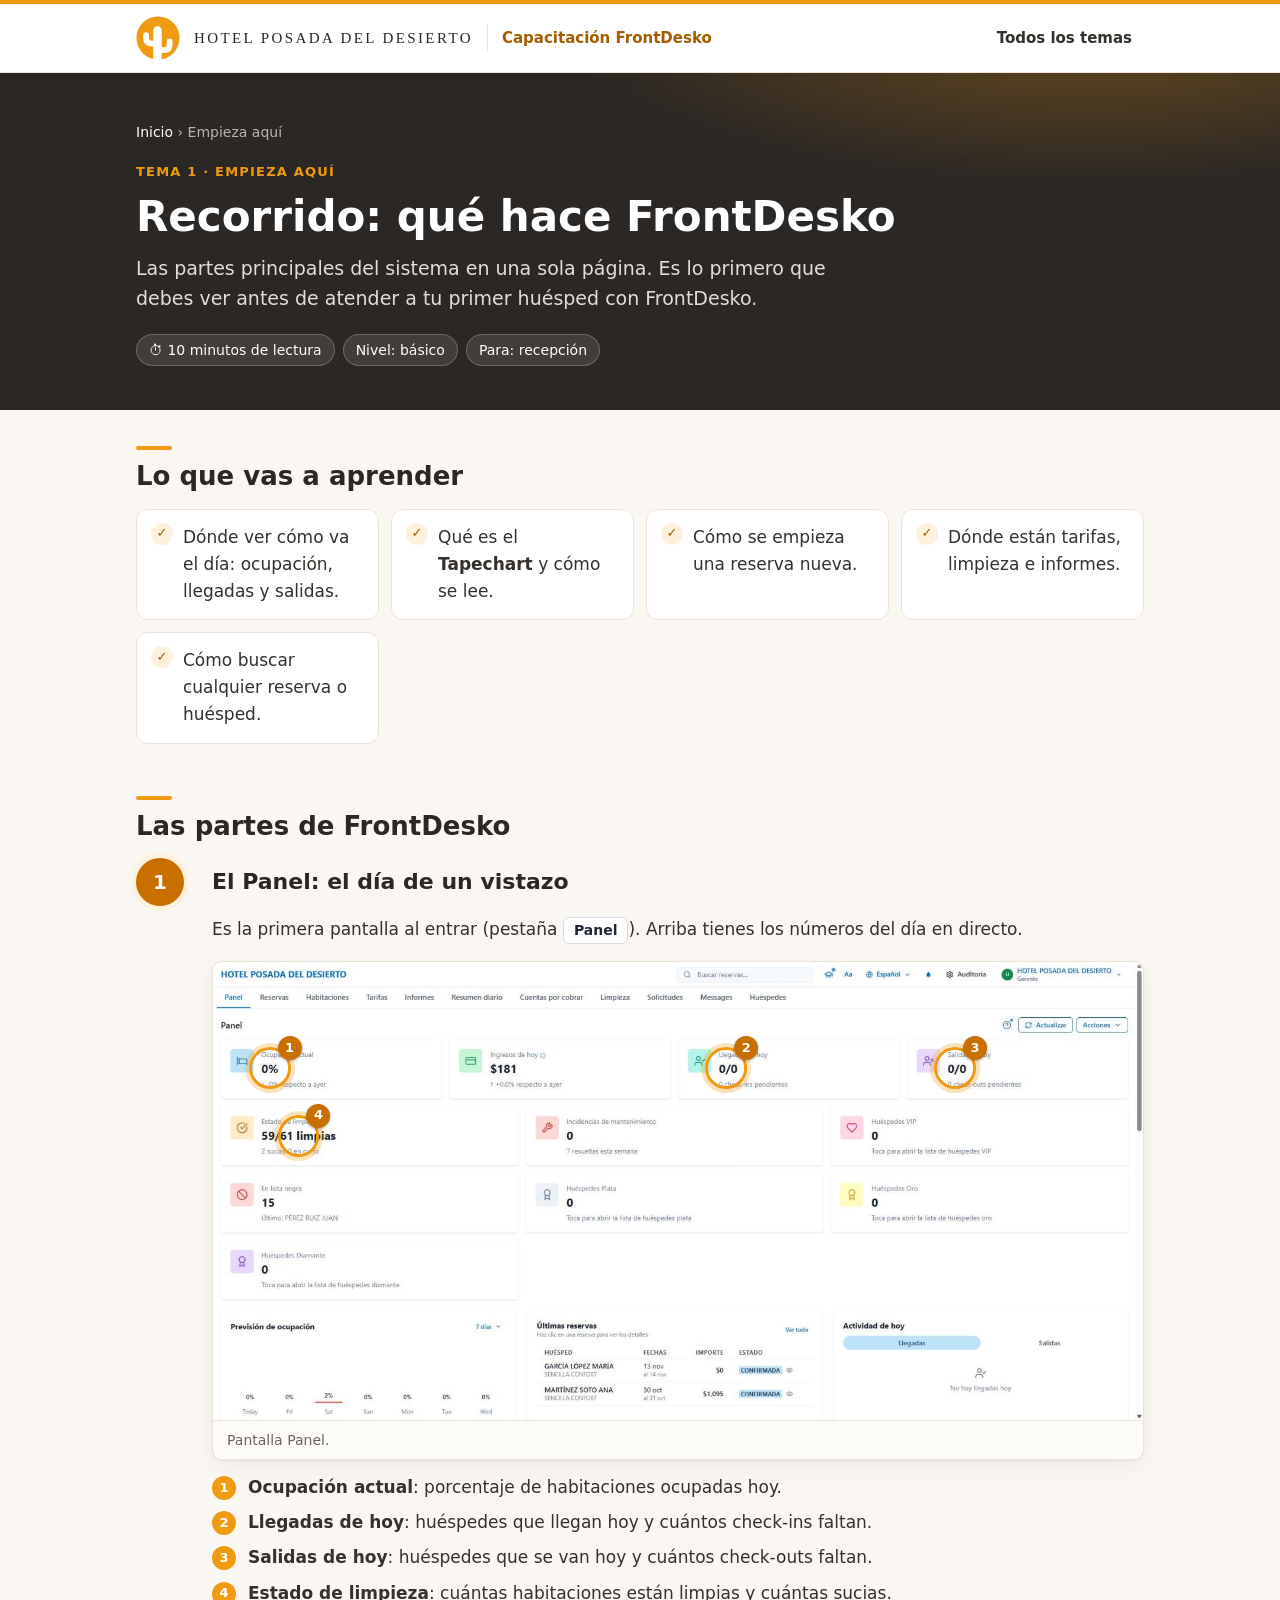
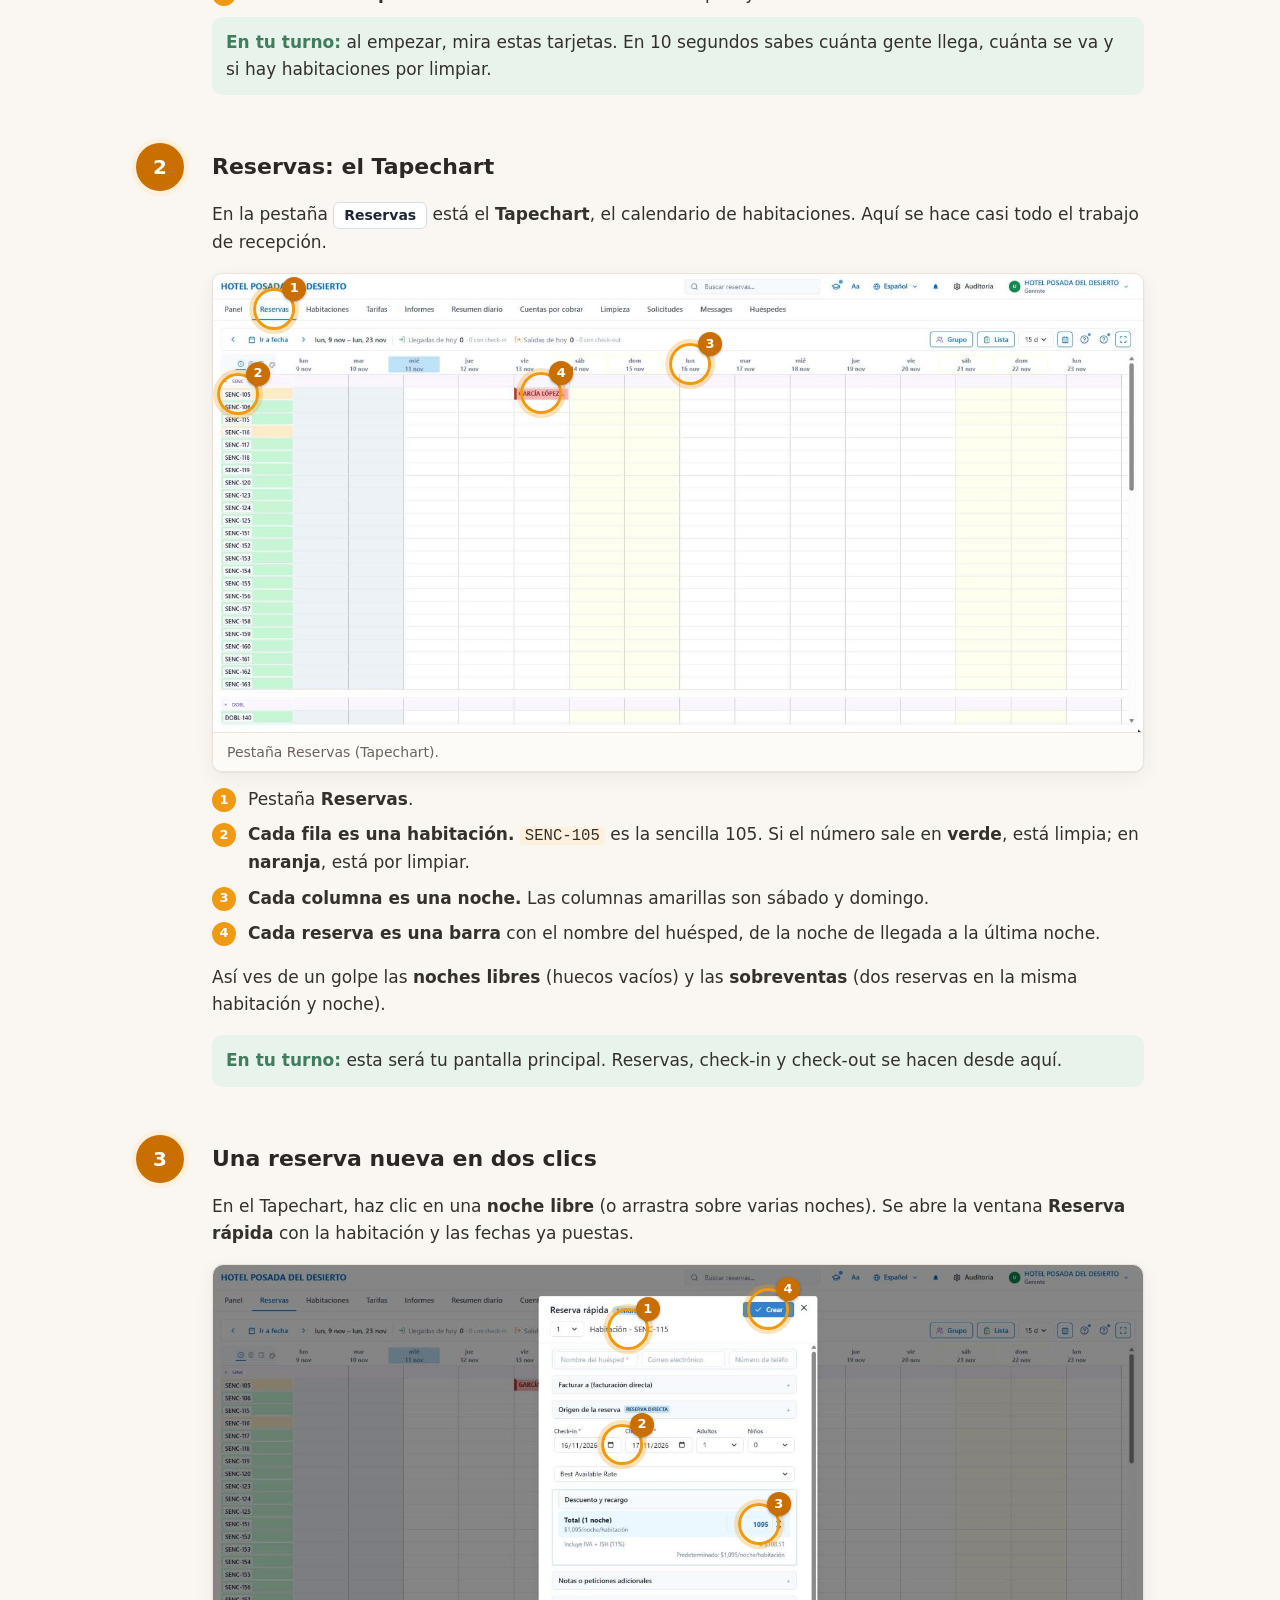
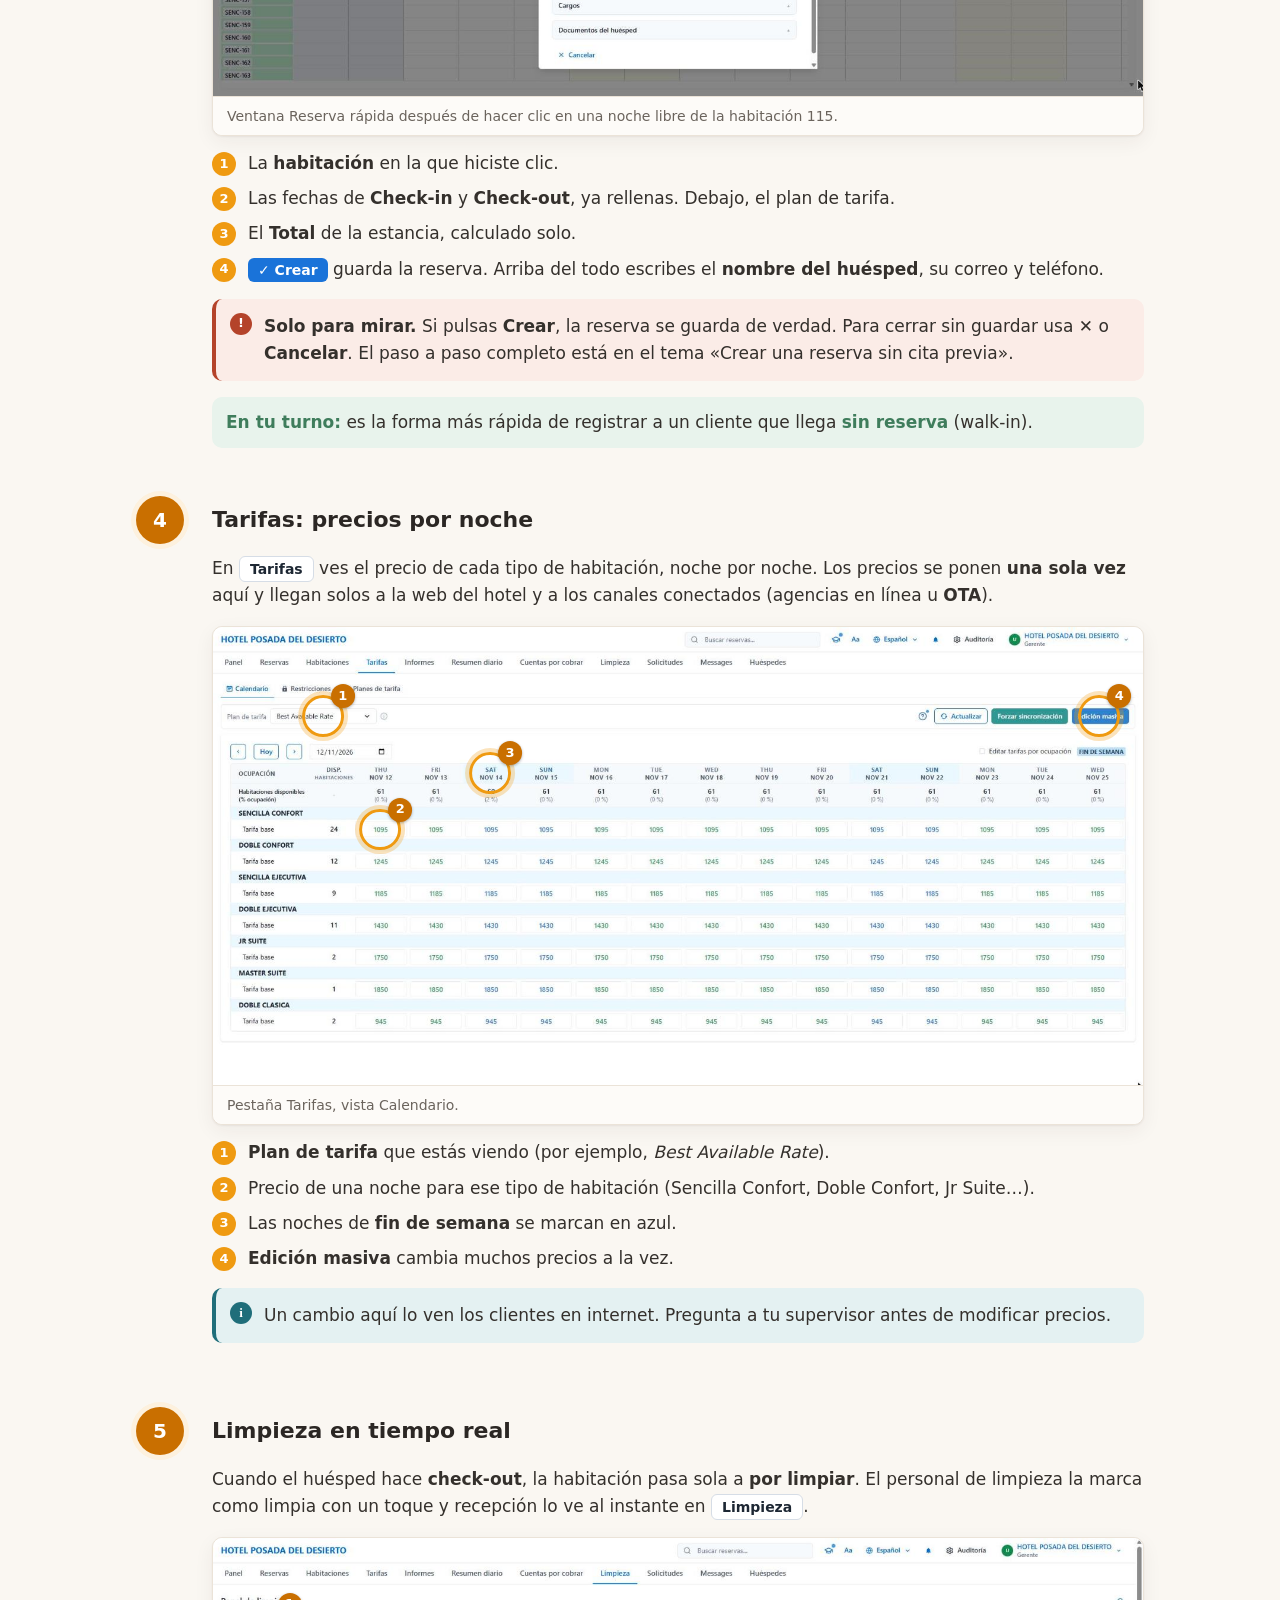
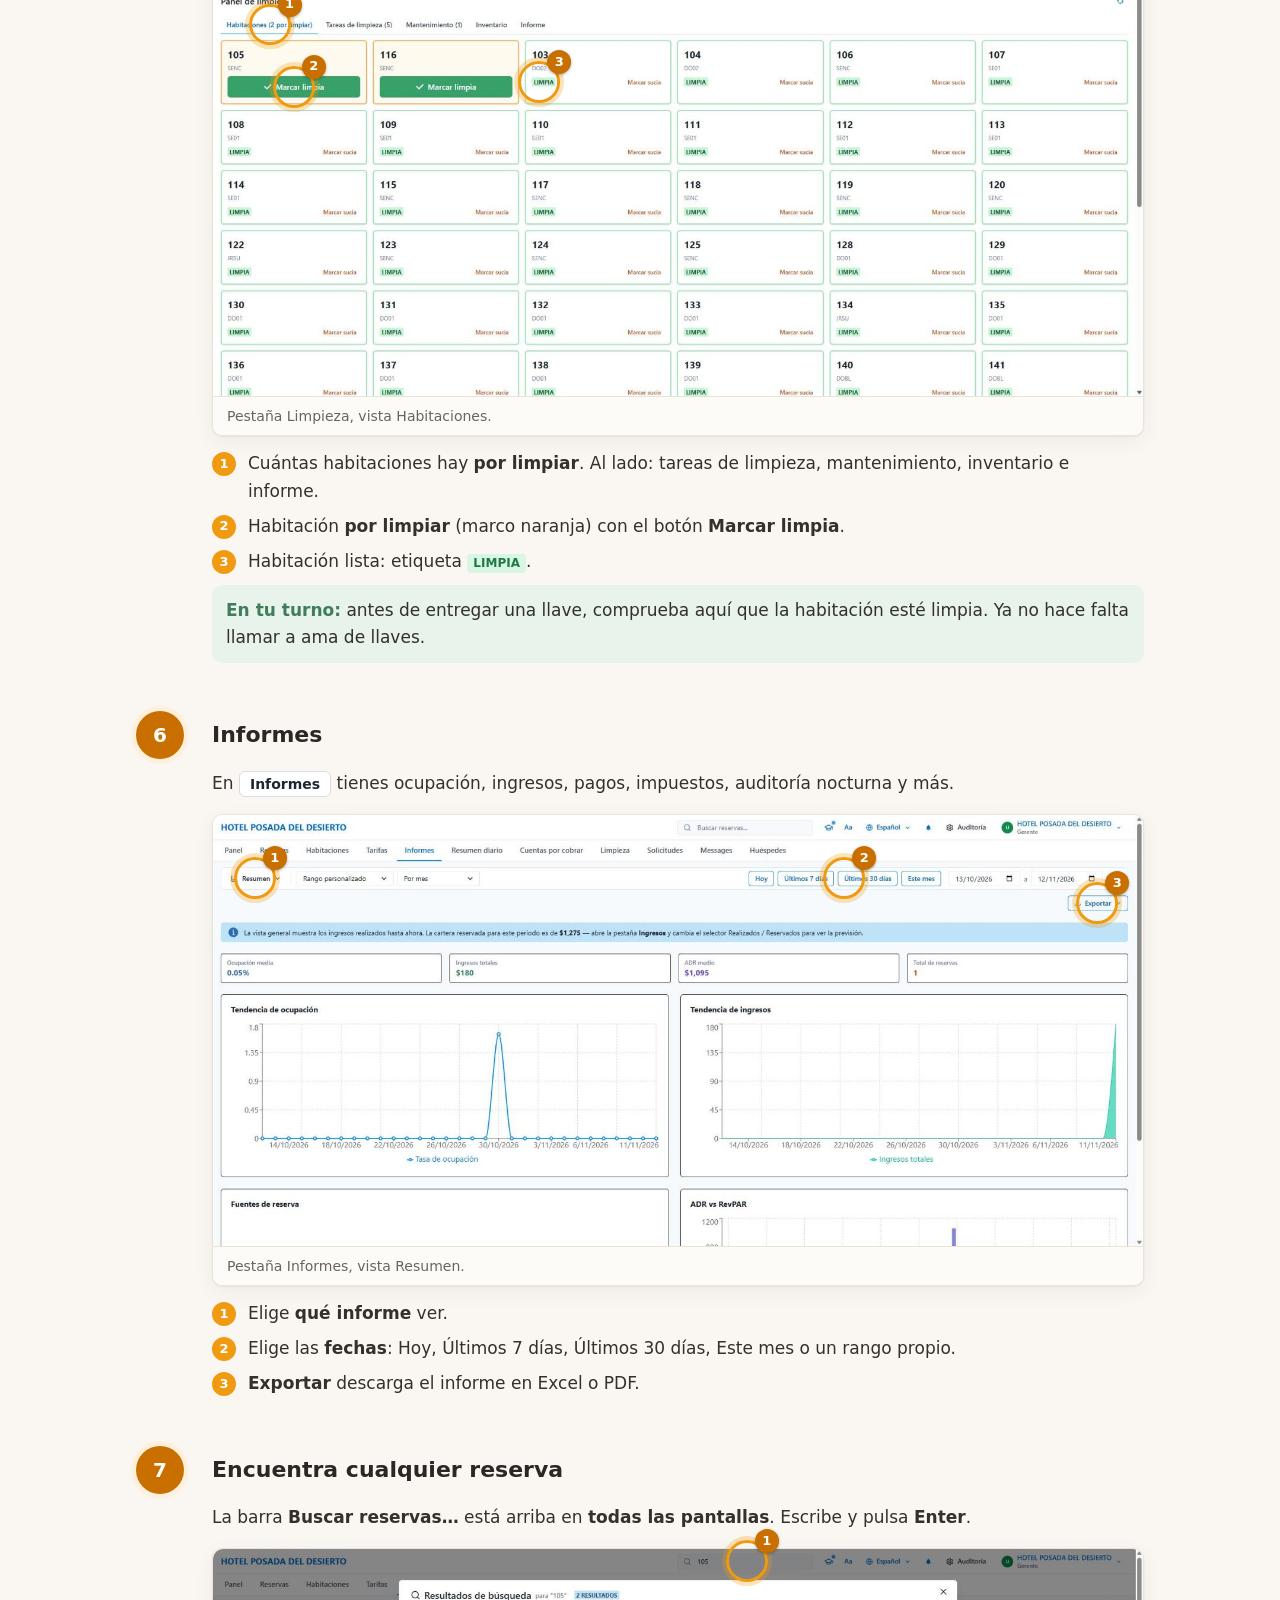
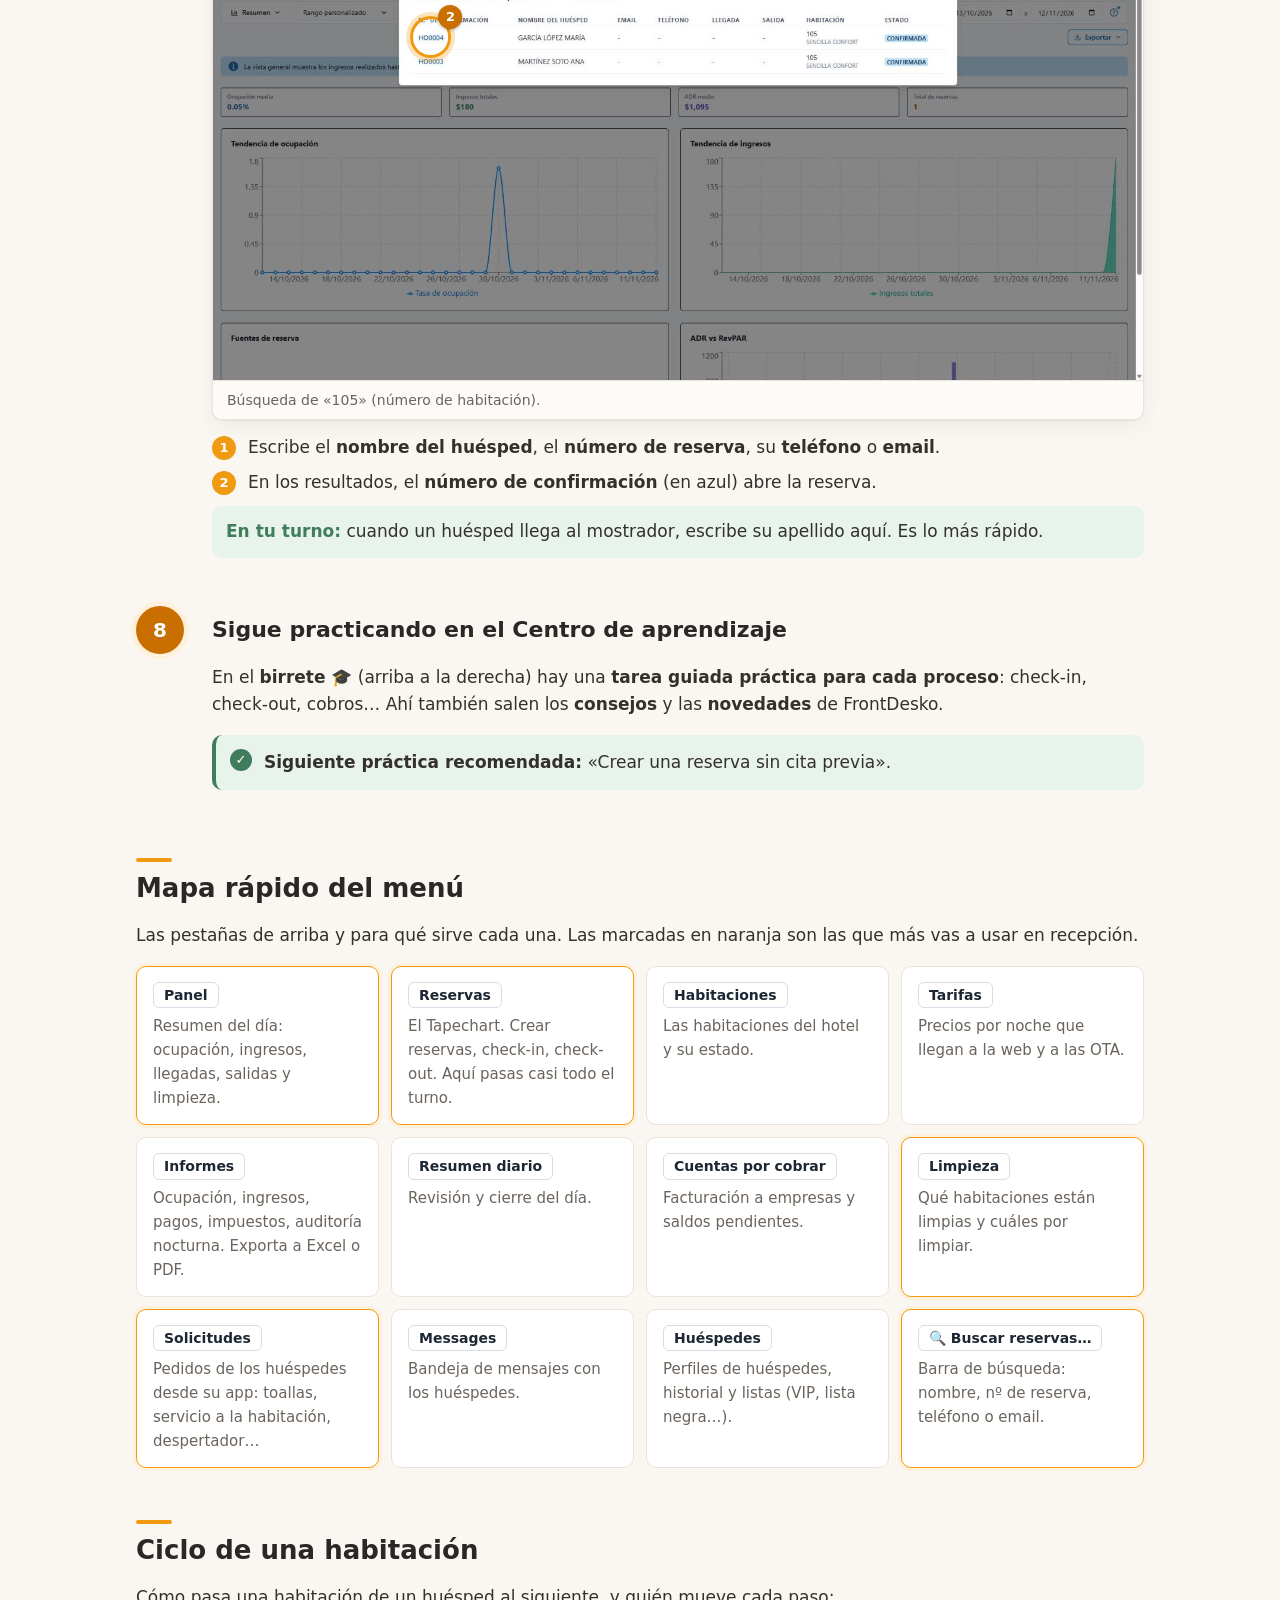
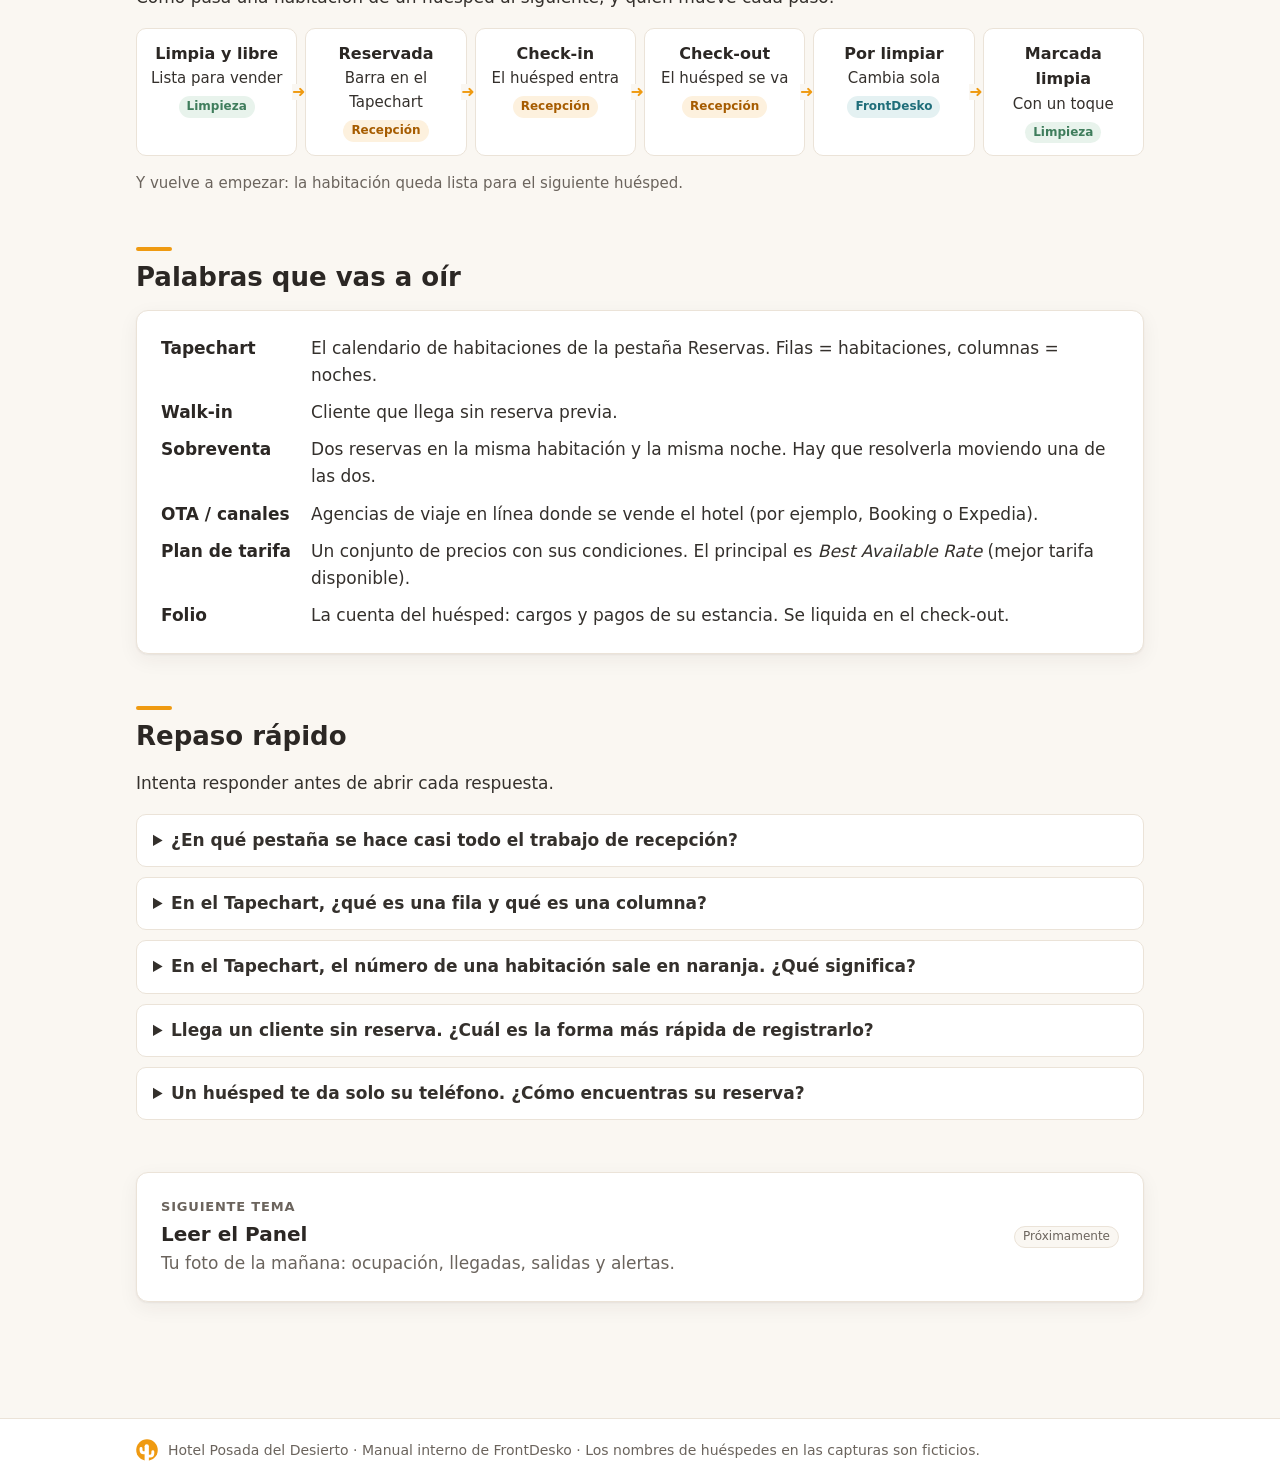
==== commit 732911e7: "Quita la sección del recorrido guiado de FrontDesko" ====
--- a/01-recorrido.html
+++ b/01-recorrido.html
@@ -48,28 +48,6 @@
       <li>Dónde están tarifas, limpieza e informes.</li>
       <li>Cómo buscar cualquier reserva o huésped.</li>
     </ul>
-  </section>
-
-  <section>
-    <h2>Haz también el recorrido guiado en FrontDesko</h2>
-    <p>FrontDesko tiene un recorrido de 2 minutos que te va señalando cada parte en tu propia pantalla. Te recomendamos hacerlo después de leer esta página. No cambia ningún dato.</p>
-    <figure class="captura">
-      <a href="img/recorrido/00-centro-aprendizaje.jpg" target="_blank">
-        <div class="lienzo">
-          <img src="img/recorrido/00-centro-aprendizaje.jpg" alt="Panel de FrontDesko con el Centro de aprendizaje abierto a la derecha" loading="lazy">
-          <span class="marca" style="left:66.2%;top:2.9%" data-n="1"></span>
-          <span class="marca" style="left:94.6%;top:32.1%" data-n="2"></span>
-        </div>
-      </a>
-      <figcaption>① Icono del birrete (Centro de aprendizaje) · ② Botón para iniciar el recorrido</figcaption>
-    </figure>
-    <ol>
-      <li>Arriba a la derecha, haz clic en el icono del <b>birrete 🎓</b>. Se abre el <b>Centro de aprendizaje</b>.</li>
-      <li>En <b>Empieza aquí</b> busca <b>Recorrido: qué hace FrontDesko</b>.</li>
-      <li>Haz clic en <span class="boton-ui">Empezar</span> (si ya lo hiciste antes, el botón dice <span class="pestana-ui">▷ Repetir</span>).</li>
-      <li>Avanza con <span class="boton-ui">Siguiente</span>. Cuando te pida hacer clic en una pestaña resaltada, haz clic en ella.</li>
-    </ol>
-    <div class="nota ojo"><p><b>El contador salta del paso 1 al 3 y del 10 al 12.</b> Es normal: el sistema se salta esos dos pasos solo. No te perdiste nada.</p></div>
   </section>
 
   <section>
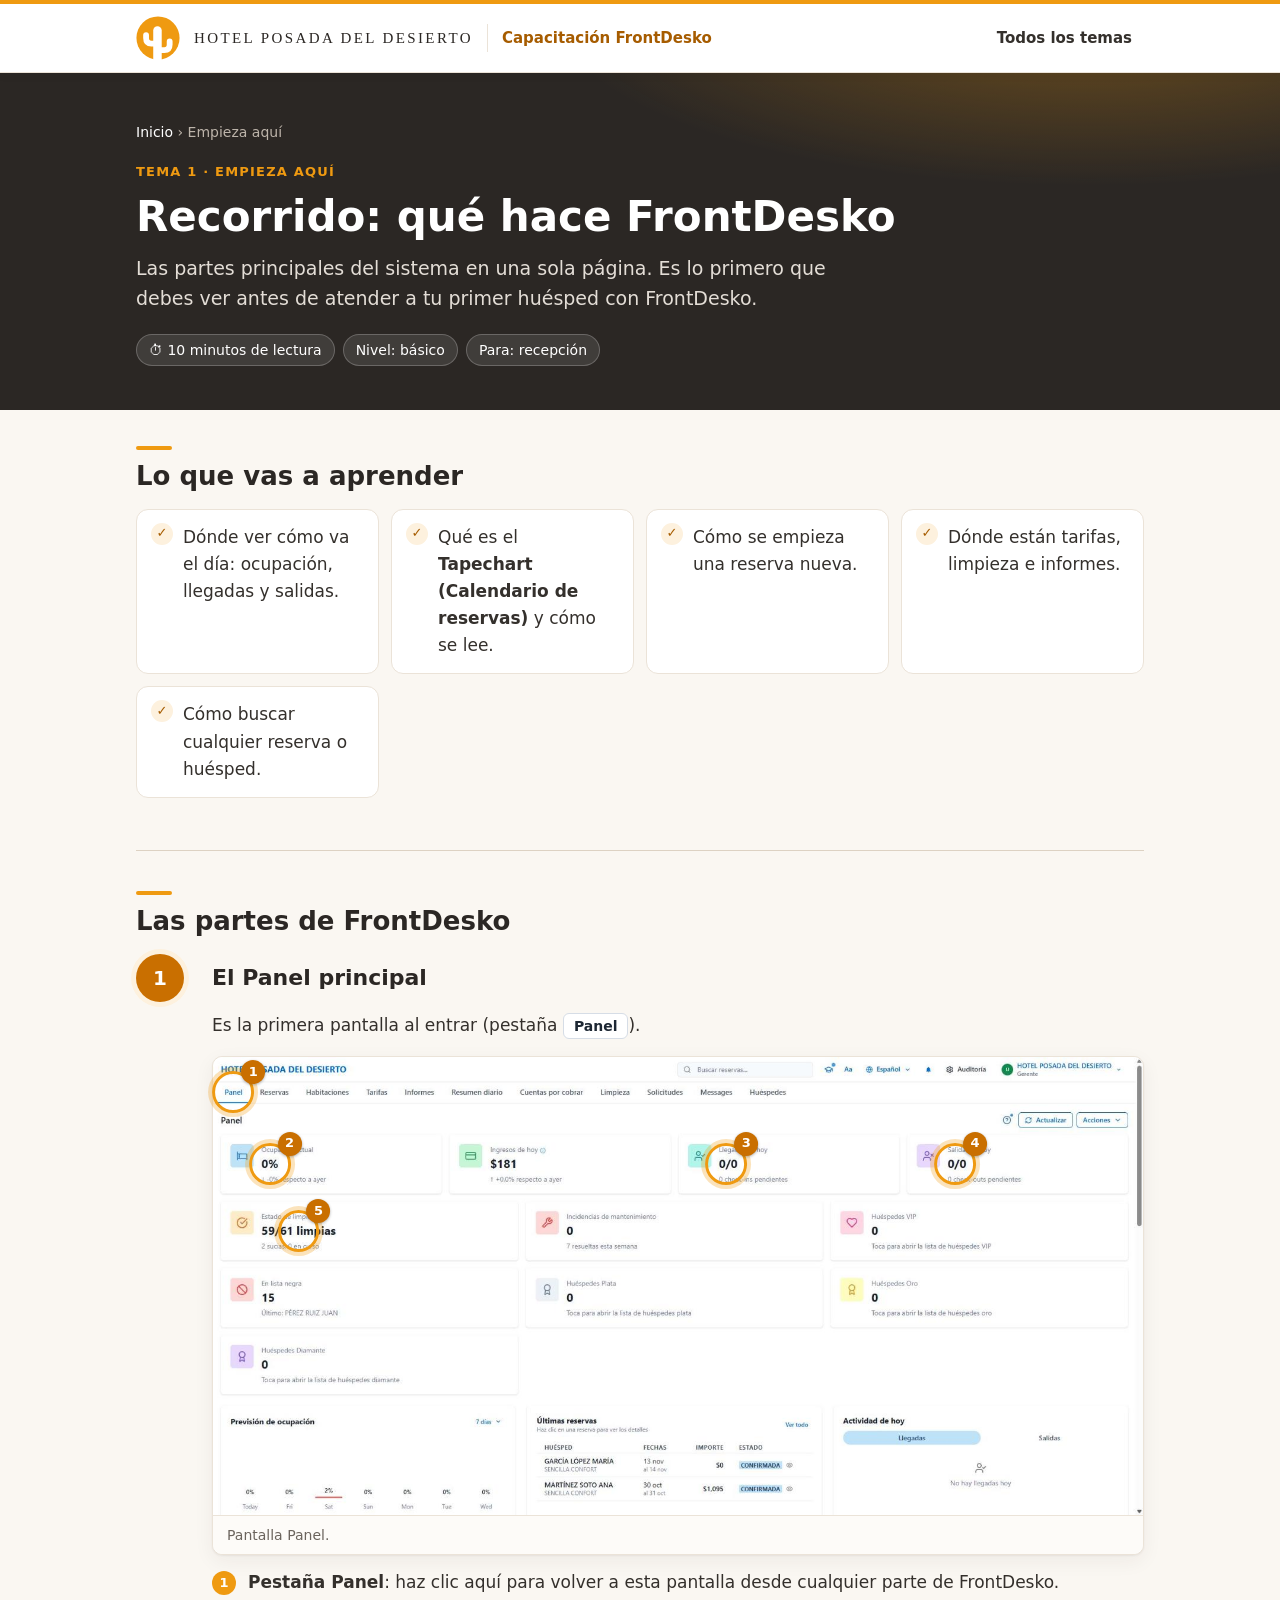
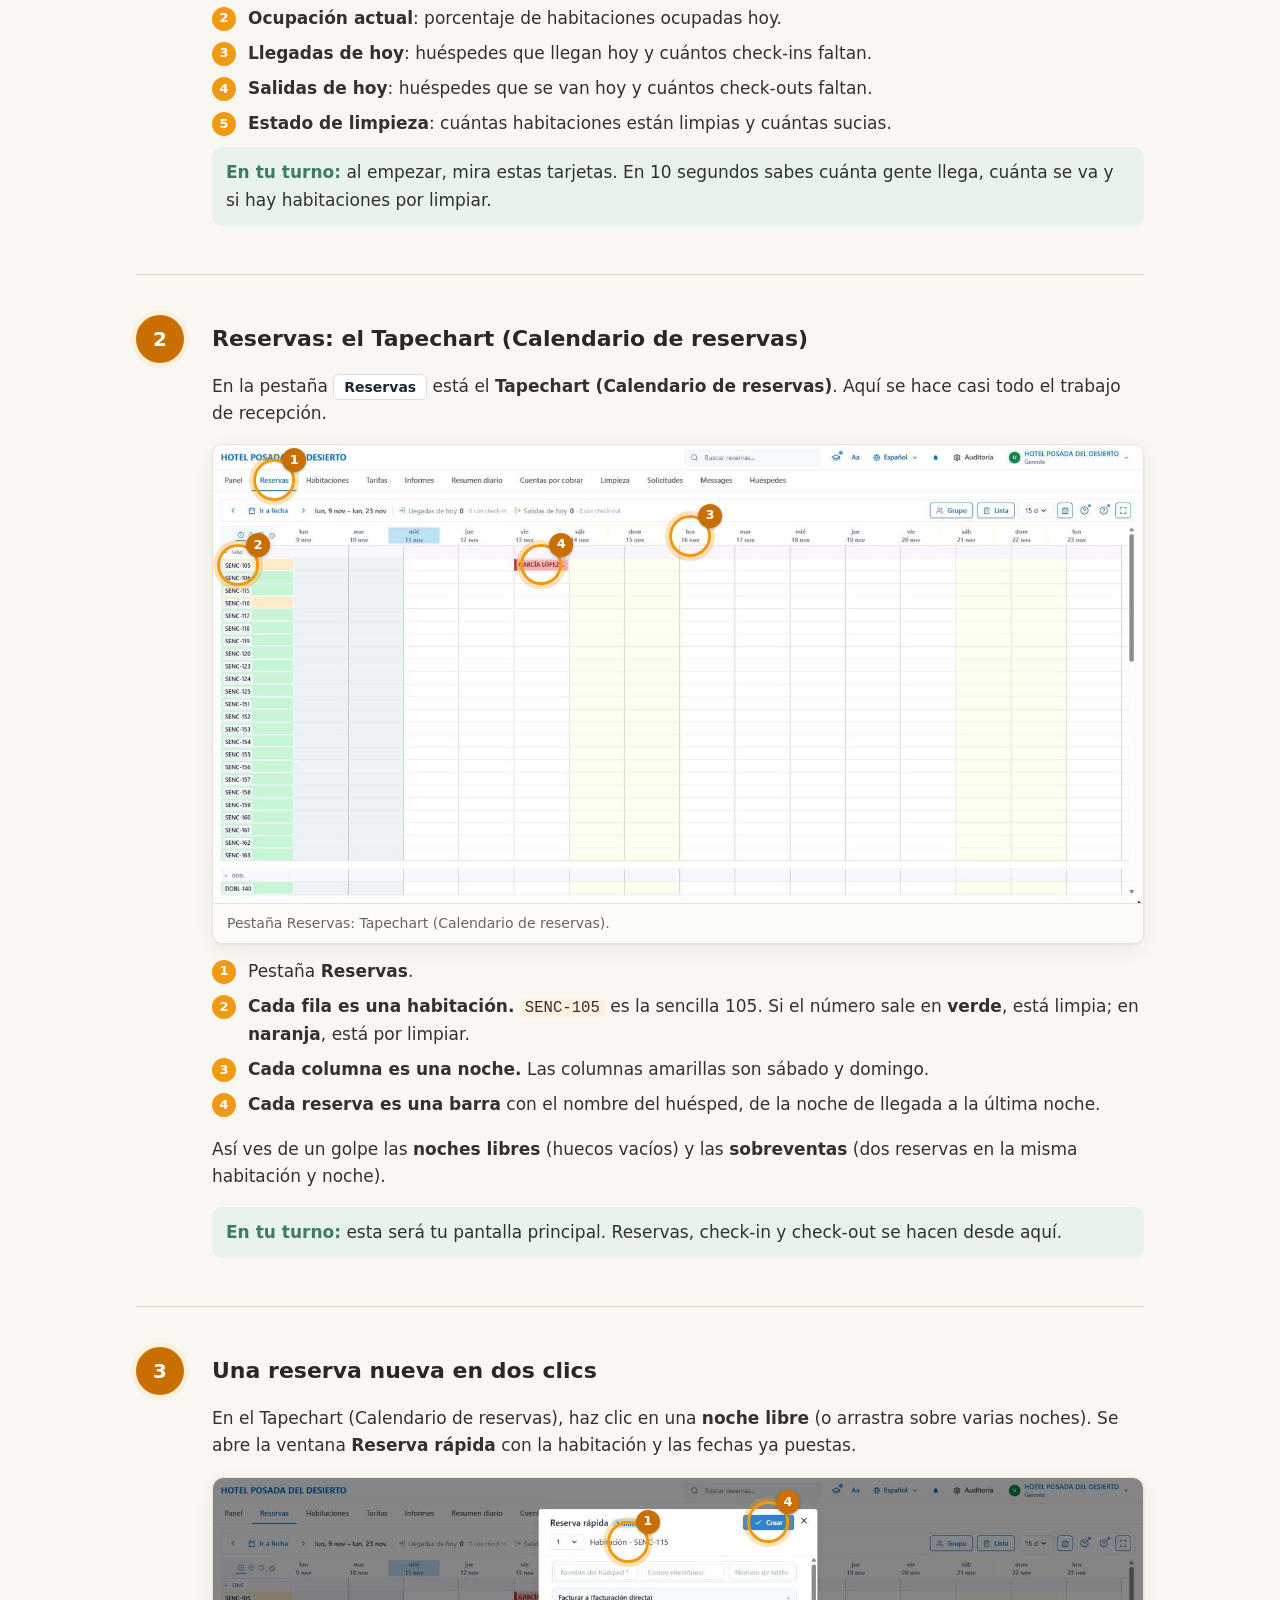
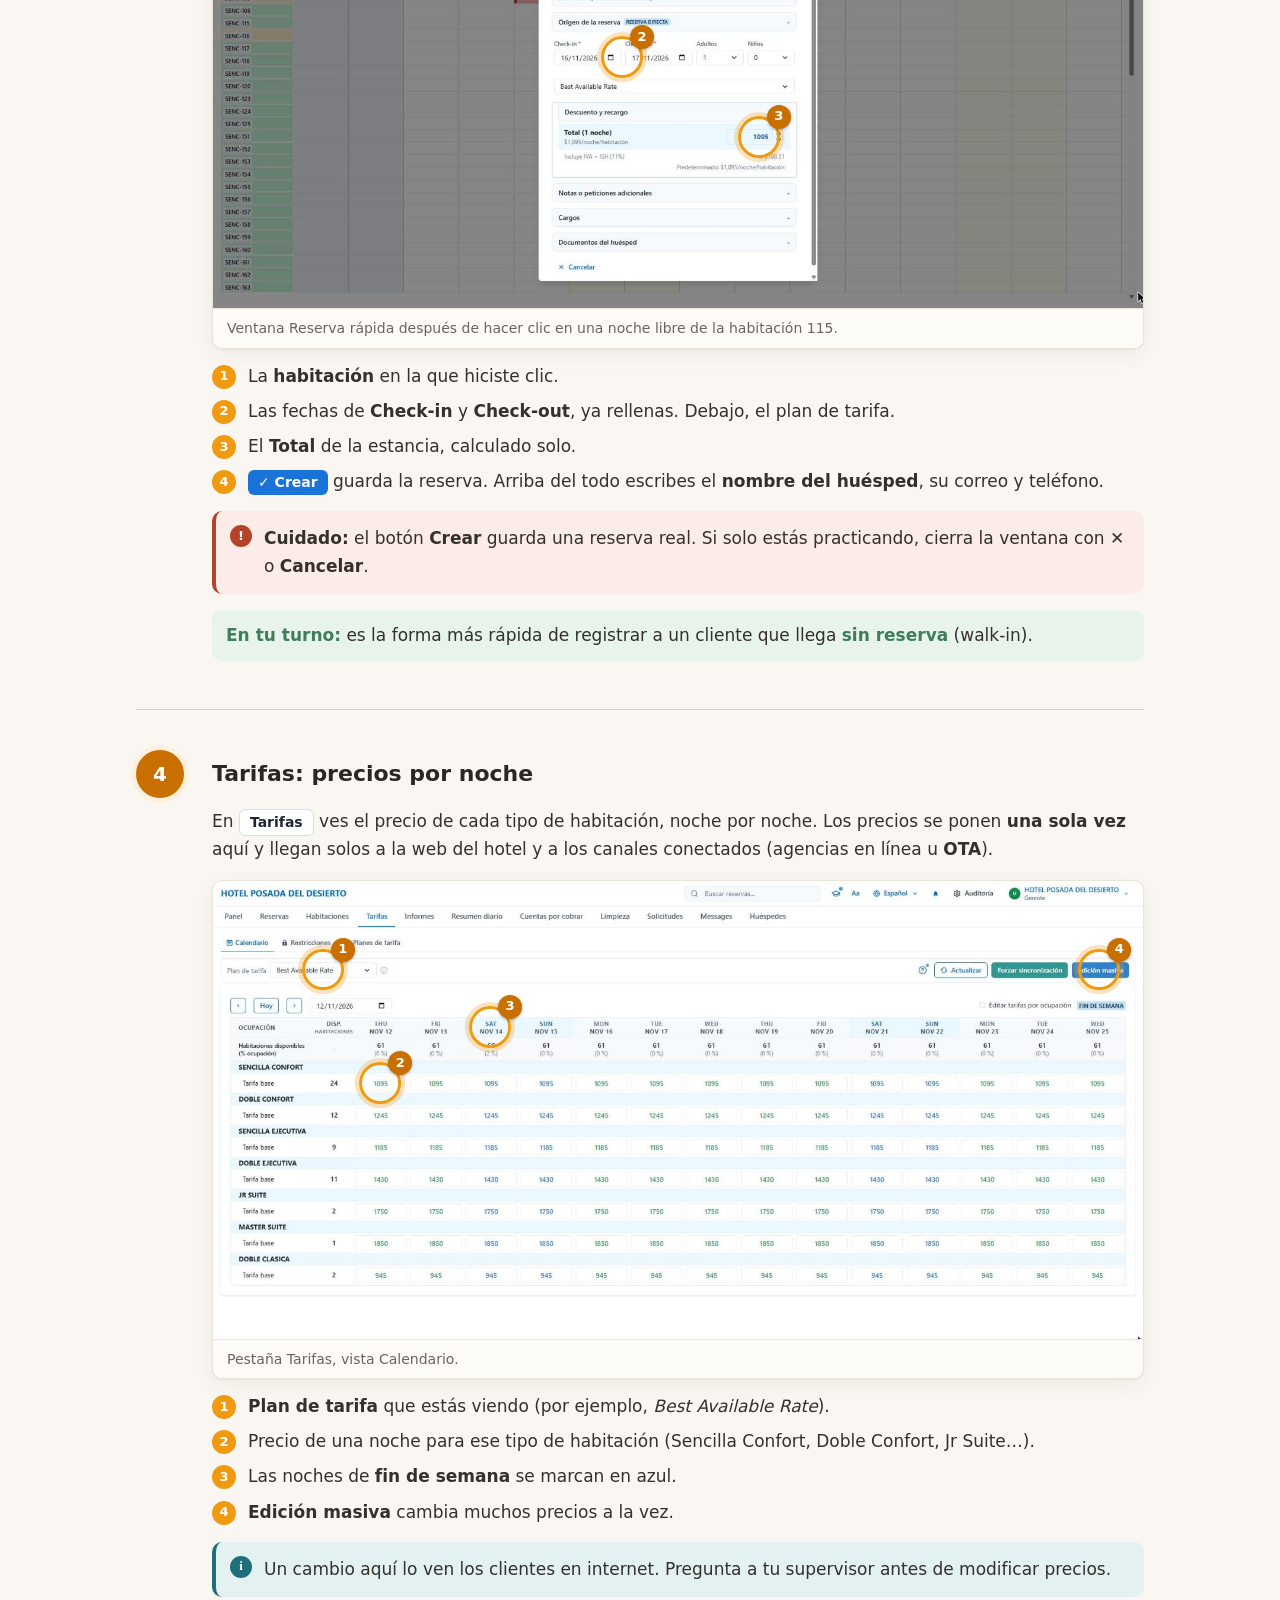
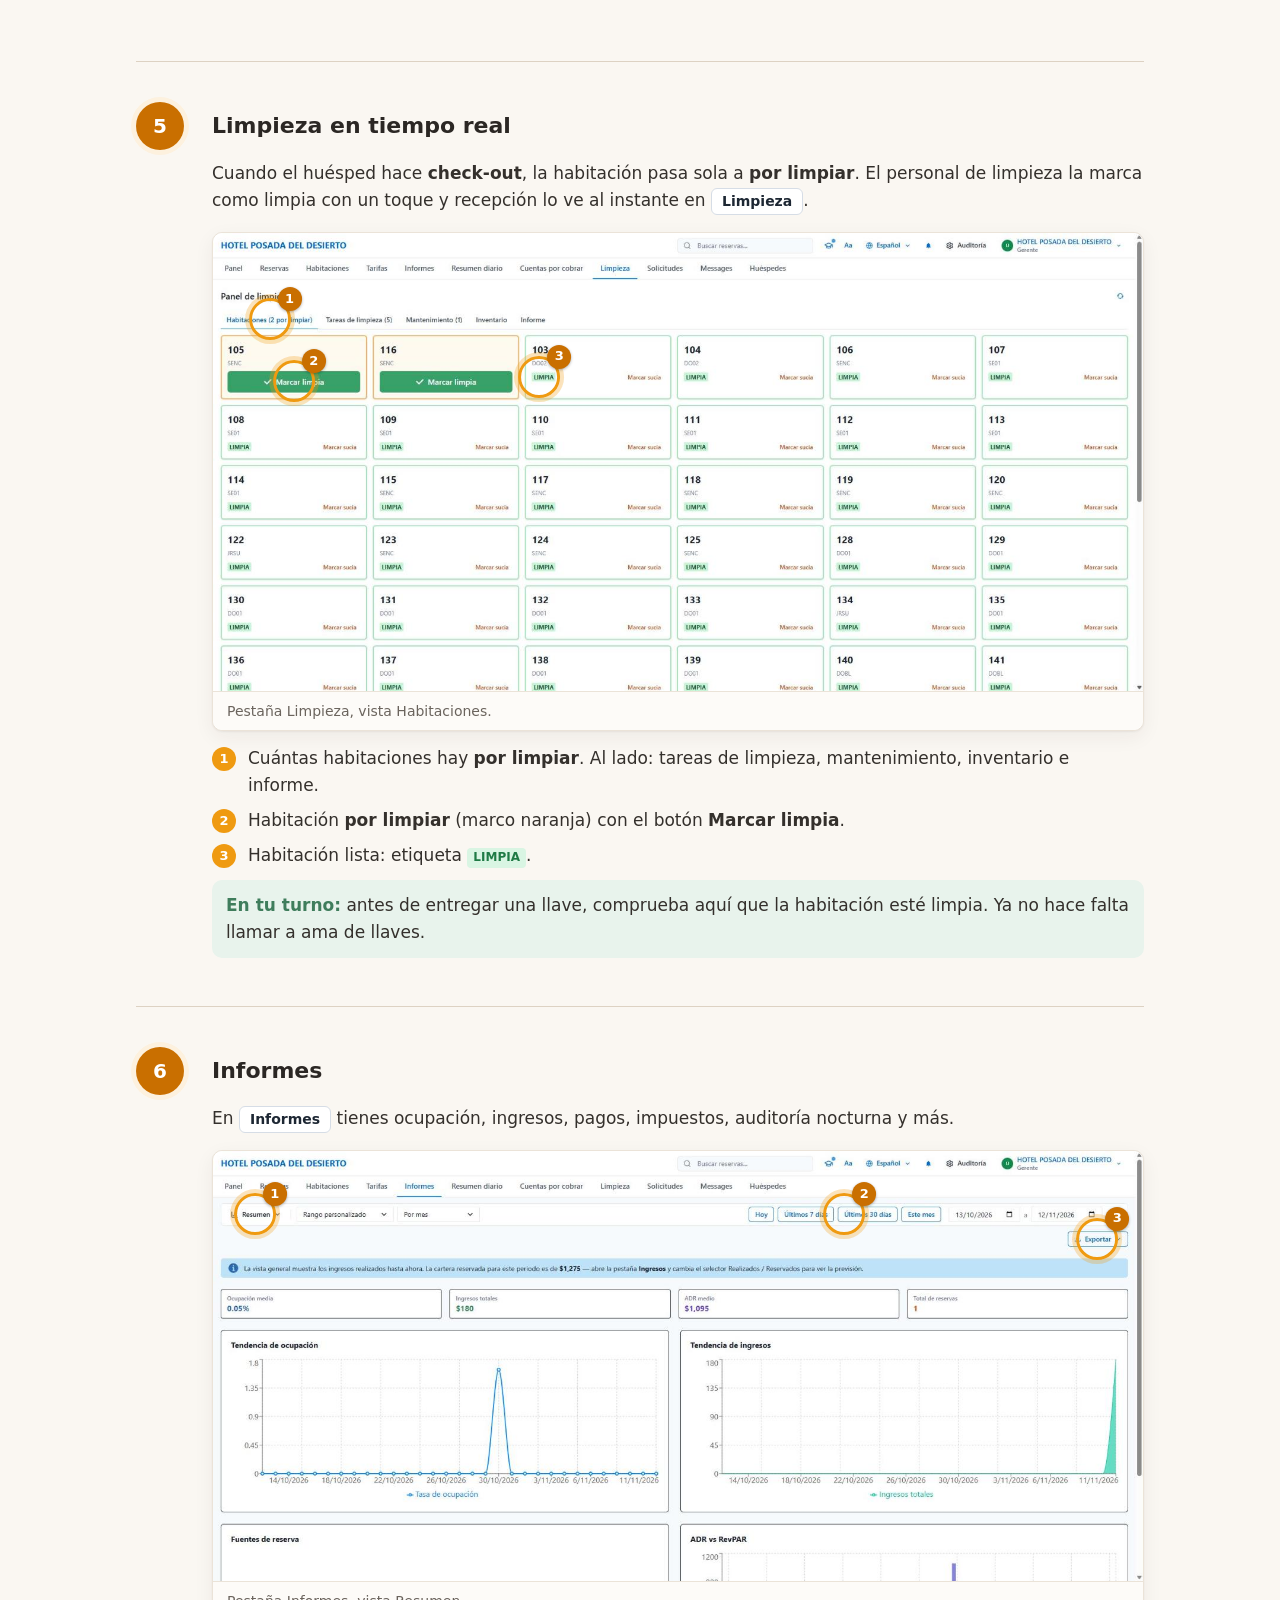
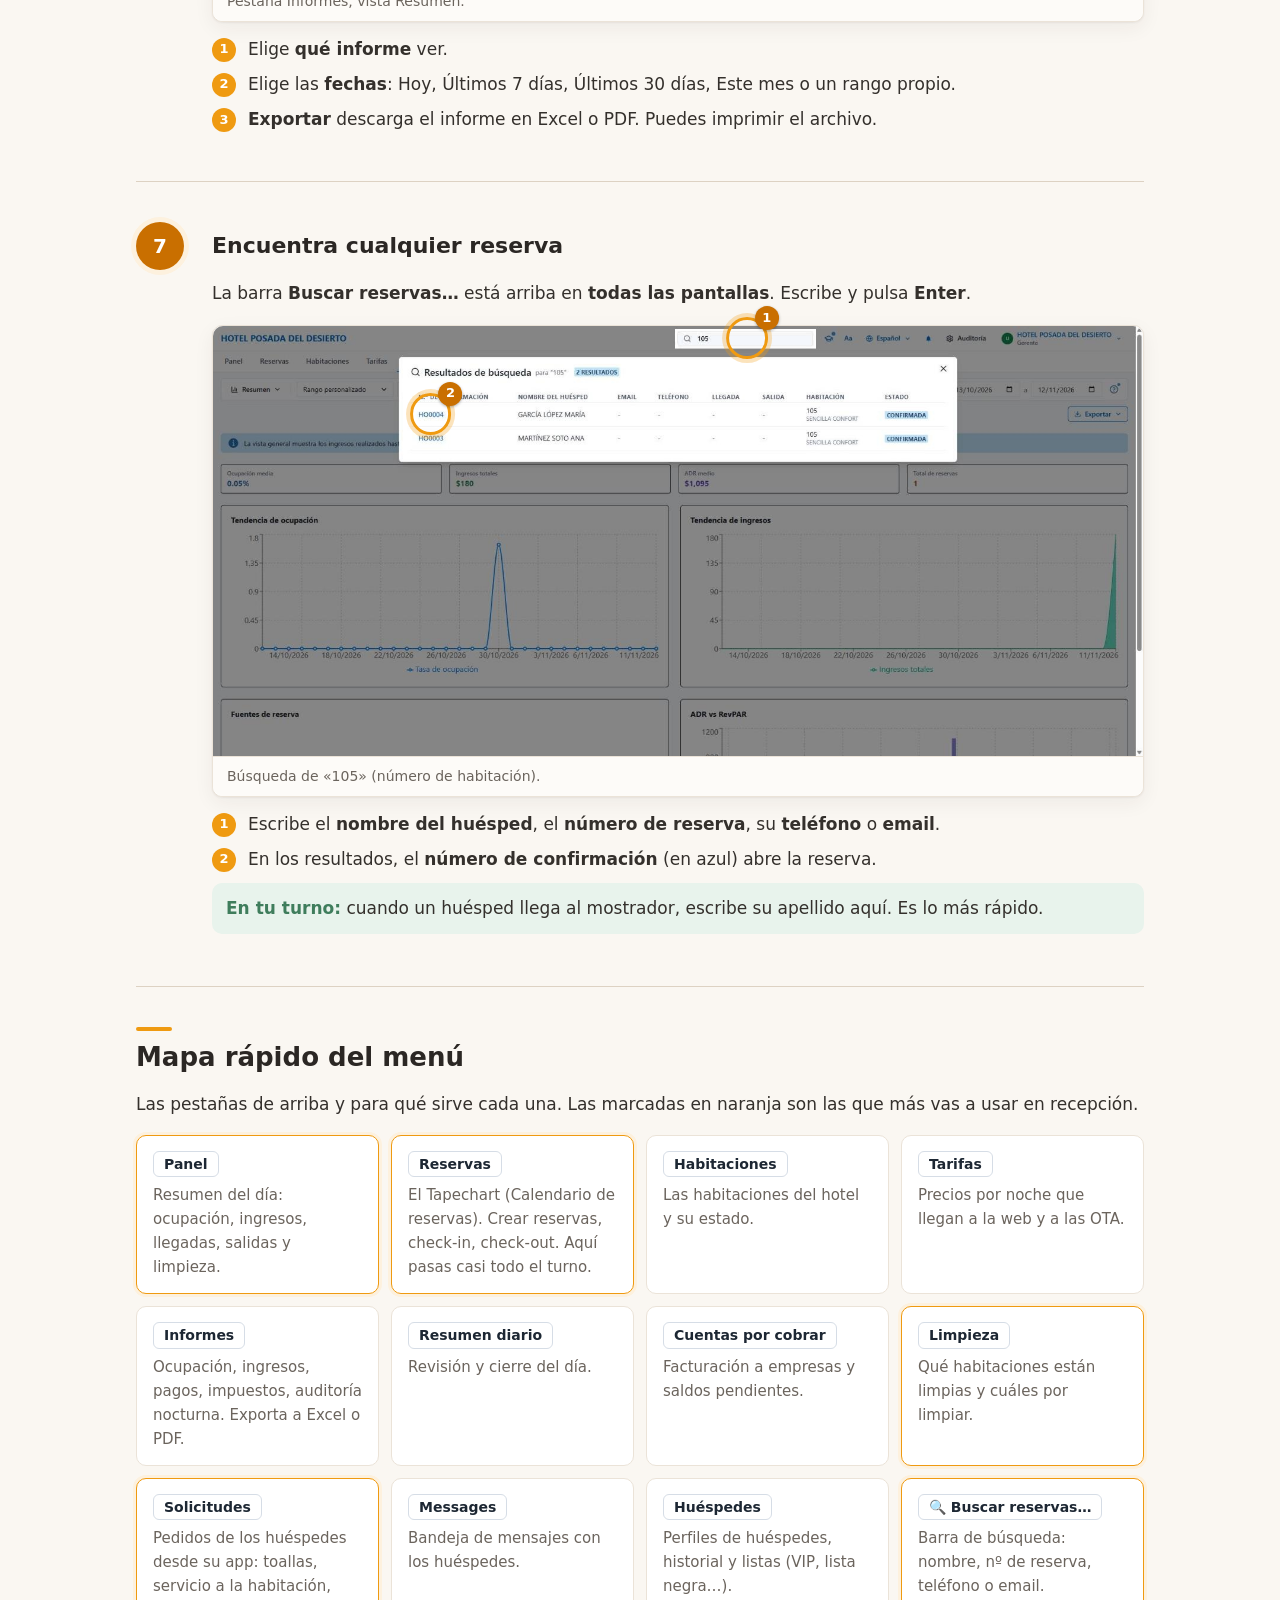
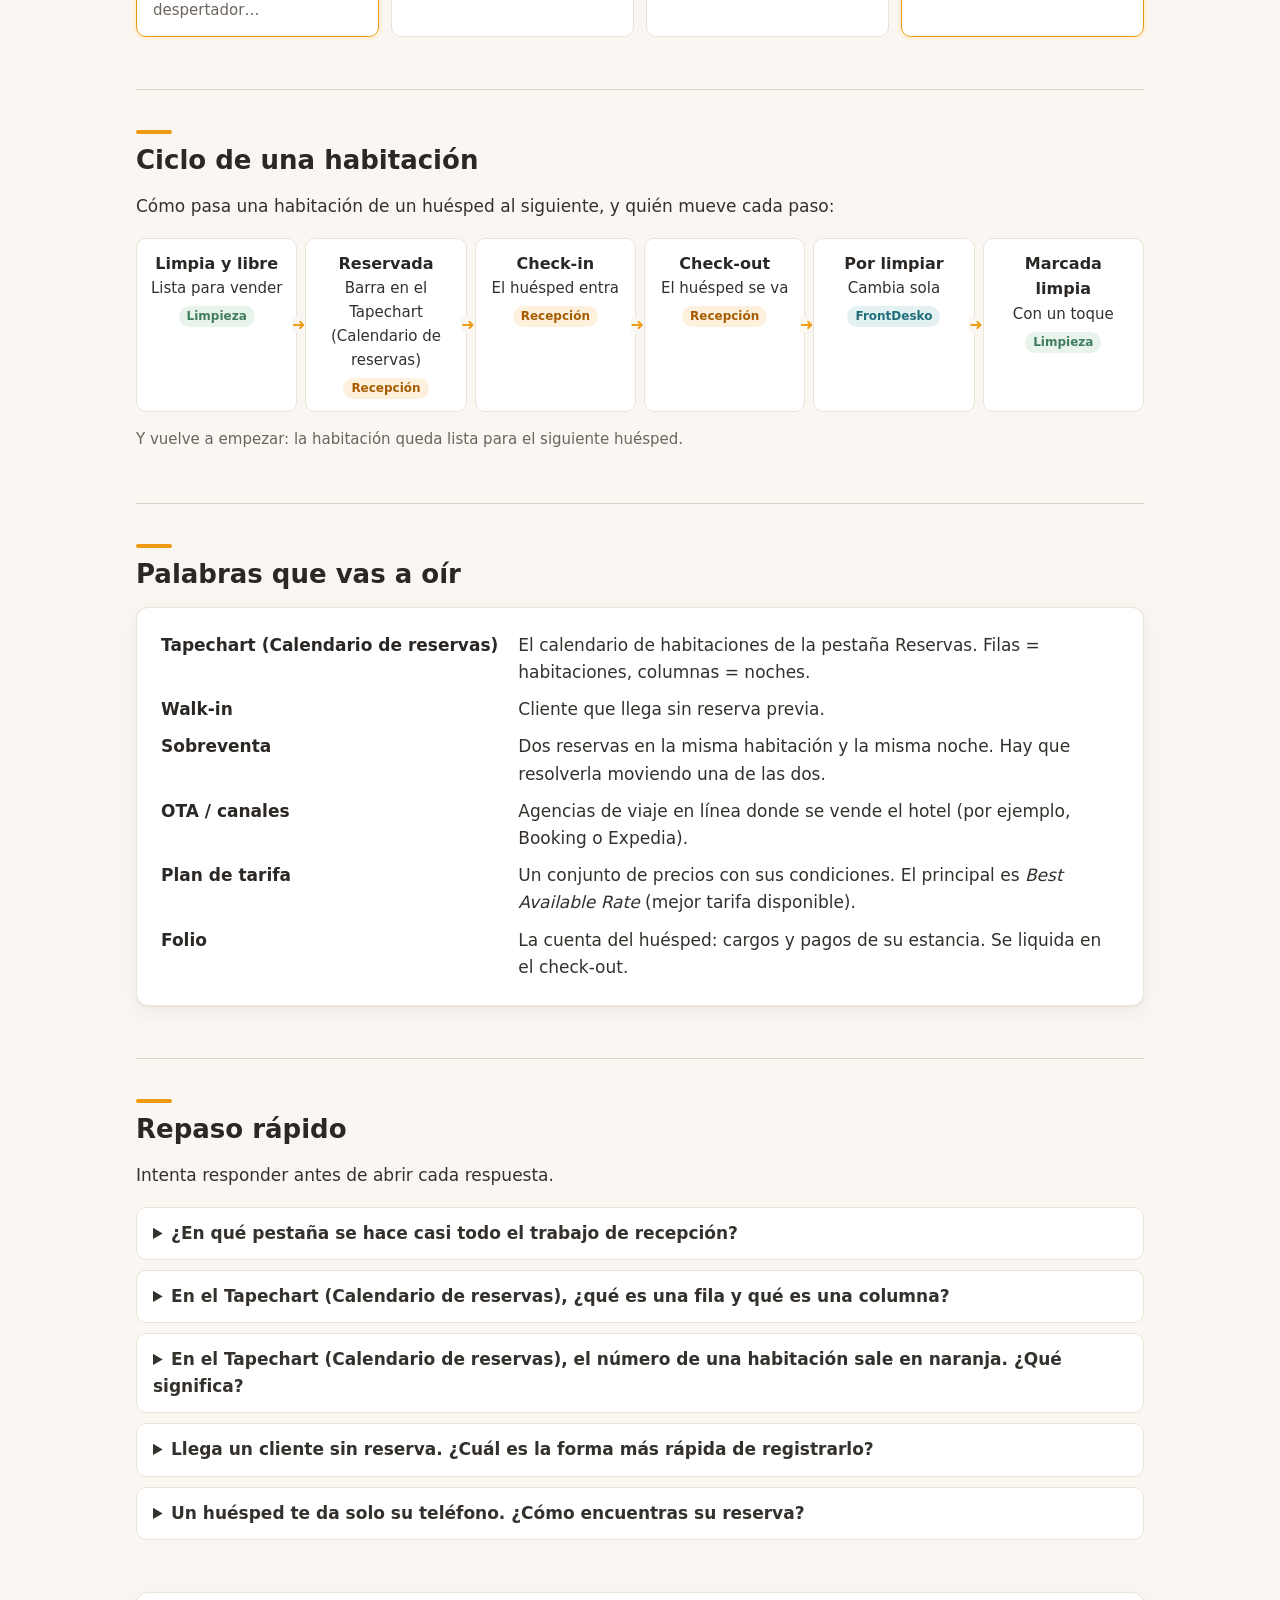
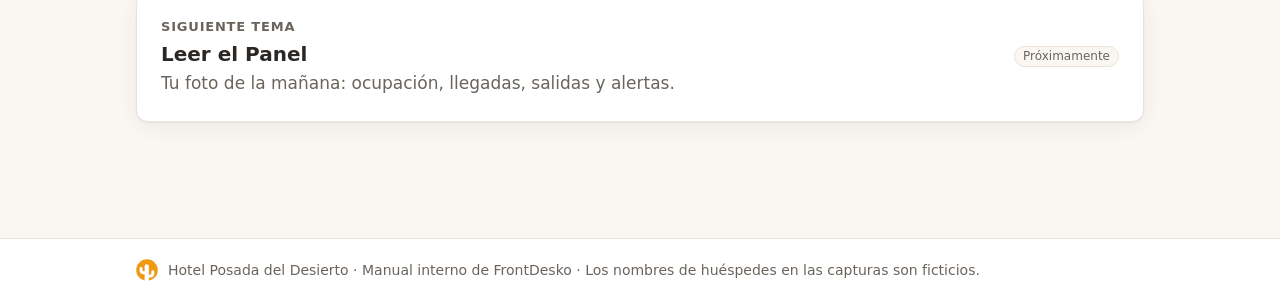
==== commit 5dcdc183: "Globos en los marcadores, separadores, Tapechart (Calendario de reservas) y ajustes de texto del tem" ====
--- a/01-recorrido.html
+++ b/01-recorrido.html
@@ -6,6 +6,8 @@
 <title>Recorrido por FrontDesko · Capacitación</title>
 <link rel="icon" href="img/logo.svg">
 <link rel="stylesheet" href="css/estilos.css">
+<script src="js/anotaciones.js" defer></script>
+<script src="js/visor.js" defer></script>
 </head>
 <body>
 
@@ -43,7 +45,7 @@
     <h2>Lo que vas a aprender</h2>
     <ul class="aprenderas">
       <li>Dónde ver cómo va el día: ocupación, llegadas y salidas.</li>
-      <li>Qué es el <b>Tapechart</b> y cómo se lee.</li>
+      <li>Qué es el <b>Tapechart (Calendario de reservas)</b> y cómo se lee.</li>
       <li>Cómo se empieza una reserva nueva.</li>
       <li>Dónde están tarifas, limpieza e informes.</li>
       <li>Cómo buscar cualquier reserva o huésped.</li>
@@ -57,23 +59,25 @@
     <article class="paso">
       <div class="num">1</div>
       <div class="cuerpo">
-        <h3 class="titulo-paso">El Panel: el día de un vistazo</h3>
-        <p>Es la primera pantalla al entrar (pestaña <span class="pestana-ui">Panel</span>). Arriba tienes los números del día en directo.</p>
+        <h3 class="titulo-paso">El Panel principal</h3>
+        <p>Es la primera pantalla al entrar (pestaña <span class="pestana-ui">Panel</span>).</p>
         <figure class="captura">
           <a href="img/recorrido/01-panel.jpg" target="_blank"><div class="lienzo">
             <img src="img/recorrido/01-panel.jpg" alt="Pantalla Panel de FrontDesko con tarjetas de ocupación, ingresos, llegadas, salidas y limpieza" loading="lazy">
-            <span class="marca" style="left:6.1%;top:23.3%" data-n="1"></span>
-            <span class="marca" style="left:55.2%;top:23.3%" data-n="2"></span>
-            <span class="marca" style="left:79.8%;top:23.3%" data-n="3"></span>
-            <span class="marca" style="left:9.2%;top:38%" data-n="4"></span>
+            <span class="marca" style="left:2.2%;top:7.6%" data-n="1"></span>
+            <span class="marca" style="left:6.1%;top:23.3%" data-n="2"></span>
+            <span class="marca" style="left:55.2%;top:23.3%" data-n="3"></span>
+            <span class="marca" style="left:79.8%;top:23.3%" data-n="4"></span>
+            <span class="marca" style="left:9.2%;top:38%" data-n="5"></span>
           </div></a>
           <figcaption>Pantalla Panel.</figcaption>
         </figure>
         <ul class="leyenda">
-          <li><span class="n">1</span><span><b>Ocupación actual</b>: porcentaje de habitaciones ocupadas hoy.</span></li>
-          <li><span class="n">2</span><span><b>Llegadas de hoy</b>: huéspedes que llegan hoy y cuántos check-ins faltan.</span></li>
-          <li><span class="n">3</span><span><b>Salidas de hoy</b>: huéspedes que se van hoy y cuántos check-outs faltan.</span></li>
-          <li><span class="n">4</span><span><b>Estado de limpieza</b>: cuántas habitaciones están limpias y cuántas sucias.</span></li>
+          <li><span class="n">1</span><span><b>Pestaña Panel</b>: haz clic aquí para volver a esta pantalla desde cualquier parte de FrontDesko.</span></li>
+          <li><span class="n">2</span><span><b>Ocupación actual</b>: porcentaje de habitaciones ocupadas hoy.</span></li>
+          <li><span class="n">3</span><span><b>Llegadas de hoy</b>: huéspedes que llegan hoy y cuántos check-ins faltan.</span></li>
+          <li><span class="n">4</span><span><b>Salidas de hoy</b>: huéspedes que se van hoy y cuántos check-outs faltan.</span></li>
+          <li><span class="n">5</span><span><b>Estado de limpieza</b>: cuántas habitaciones están limpias y cuántas sucias.</span></li>
         </ul>
         <p class="turno"><b>En tu turno:</b> al empezar, mira estas tarjetas. En 10 segundos sabes cuánta gente llega, cuánta se va y si hay habitaciones por limpiar.</p>
       </div>
@@ -83,17 +87,17 @@
     <article class="paso">
       <div class="num">2</div>
       <div class="cuerpo">
-        <h3 class="titulo-paso">Reservas: el Tapechart</h3>
-        <p>En la pestaña <span class="pestana-ui">Reservas</span> está el <b>Tapechart</b>, el calendario de habitaciones. Aquí se hace casi todo el trabajo de recepción.</p>
+        <h3 class="titulo-paso">Reservas: el Tapechart (Calendario de reservas)</h3>
+        <p>En la pestaña <span class="pestana-ui">Reservas</span> está el <b>Tapechart (Calendario de reservas)</b>. Aquí se hace casi todo el trabajo de recepción.</p>
         <figure class="captura">
           <a href="img/recorrido/02-tapechart.jpg" target="_blank"><div class="lienzo">
-            <img src="img/recorrido/02-tapechart.jpg" alt="Tapechart con habitaciones en filas, noches en columnas y una reserva como barra roja" loading="lazy">
+            <img src="img/recorrido/02-tapechart.jpg" alt="Tapechart (Calendario de reservas) con habitaciones en filas, noches en columnas y una reserva como barra roja" loading="lazy">
             <span class="marca" style="left:6.6%;top:7.6%" data-n="1"></span>
             <span class="marca" style="left:2.7%;top:26.2%" data-n="2"></span>
             <span class="marca" style="left:51.3%;top:19.7%" data-n="3"></span>
             <span class="marca" style="left:35.3%;top:26%" data-n="4"></span>
           </div></a>
-          <figcaption>Pestaña Reservas (Tapechart).</figcaption>
+          <figcaption>Pestaña Reservas: Tapechart (Calendario de reservas).</figcaption>
         </figure>
         <ul class="leyenda">
           <li><span class="n">1</span><span>Pestaña <b>Reservas</b>.</span></li>
@@ -111,10 +115,10 @@
       <div class="num">3</div>
       <div class="cuerpo">
         <h3 class="titulo-paso">Una reserva nueva en dos clics</h3>
-        <p>En el Tapechart, haz clic en una <b>noche libre</b> (o arrastra sobre varias noches). Se abre la ventana <b>Reserva rápida</b> con la habitación y las fechas ya puestas.</p>
+        <p>En el Tapechart (Calendario de reservas), haz clic en una <b>noche libre</b> (o arrastra sobre varias noches). Se abre la ventana <b>Reserva rápida</b> con la habitación y las fechas ya puestas.</p>
         <figure class="captura">
           <a href="img/recorrido/03-reserva-rapida.jpg" target="_blank"><div class="lienzo">
-            <img src="img/recorrido/03-reserva-rapida.jpg" alt="Ventana Reserva rápida abierta sobre el Tapechart para la habitación SENC-115" loading="lazy">
+            <img src="img/recorrido/03-reserva-rapida.jpg" alt="Ventana Reserva rápida abierta sobre el Tapechart (Calendario de reservas) para la habitación SENC-115" loading="lazy">
             <span class="marca" style="left:44.6%;top:14.9%" data-n="1"></span>
             <span class="marca" style="left:44%;top:41.7%" data-n="2"></span>
             <span class="marca" style="left:58.7%;top:60.2%" data-n="3"></span>
@@ -128,7 +132,7 @@
           <li><span class="n">3</span><span>El <b>Total</b> de la estancia, calculado solo.</span></li>
           <li><span class="n">4</span><span><span class="boton-ui">✓ Crear</span> guarda la reserva. Arriba del todo escribes el <b>nombre del huésped</b>, su correo y teléfono.</span></li>
         </ul>
-        <div class="nota ojo"><p><b>Solo para mirar.</b> Si pulsas <b>Crear</b>, la reserva se guarda de verdad. Para cerrar sin guardar usa <b>✕</b> o <b>Cancelar</b>. El paso a paso completo está en el tema «Crear una reserva sin cita previa».</p></div>
+        <div class="nota ojo"><p><b>Cuidado:</b> el botón <b>Crear</b> guarda una reserva real. Si solo estás practicando, cierra la ventana con <b>✕</b> o <b>Cancelar</b>.</p></div>
         <p class="turno"><b>En tu turno:</b> es la forma más rápida de registrar a un cliente que llega <b>sin reserva</b> (walk-in).</p>
       </div>
     </article>
@@ -201,7 +205,7 @@
         <ul class="leyenda">
           <li><span class="n">1</span><span>Elige <b>qué informe</b> ver.</span></li>
           <li><span class="n">2</span><span>Elige las <b>fechas</b>: Hoy, Últimos 7 días, Últimos 30 días, Este mes o un rango propio.</span></li>
-          <li><span class="n">3</span><span><b>Exportar</b> descarga el informe en Excel o PDF.</span></li>
+          <li><span class="n">3</span><span><b>Exportar</b> descarga el informe en Excel o PDF. Puedes imprimir el archivo.</span></li>
         </ul>
       </div>
     </article>
@@ -227,16 +231,6 @@
         <p class="turno"><b>En tu turno:</b> cuando un huésped llega al mostrador, escribe su apellido aquí. Es lo más rápido.</p>
       </div>
     </article>
-
-    <!-- 8. Seguir -->
-    <article class="paso">
-      <div class="num">8</div>
-      <div class="cuerpo">
-        <h3 class="titulo-paso">Sigue practicando en el Centro de aprendizaje</h3>
-        <p>En el <b>birrete 🎓</b> (arriba a la derecha) hay una <b>tarea guiada práctica para cada proceso</b>: check-in, check-out, cobros… Ahí también salen los <b>consejos</b> y las <b>novedades</b> de FrontDesko.</p>
-        <div class="nota bien"><p><b>Siguiente práctica recomendada:</b> «Crear una reserva sin cita previa».</p></div>
-      </div>
-    </article>
   </section>
 
   <section>
@@ -244,7 +238,7 @@
     <p>Las pestañas de arriba y para qué sirve cada una. Las marcadas en naranja son las que más vas a usar en recepción.</p>
     <div class="mapa">
       <div class="item clave"><span class="pestana-ui">Panel</span><p>Resumen del día: ocupación, ingresos, llegadas, salidas y limpieza.</p></div>
-      <div class="item clave"><span class="pestana-ui">Reservas</span><p>El Tapechart. Crear reservas, check-in, check-out. Aquí pasas casi todo el turno.</p></div>
+      <div class="item clave"><span class="pestana-ui">Reservas</span><p>El Tapechart (Calendario de reservas). Crear reservas, check-in, check-out. Aquí pasas casi todo el turno.</p></div>
       <div class="item"><span class="pestana-ui">Habitaciones</span><p>Las habitaciones del hotel y su estado.</p></div>
       <div class="item"><span class="pestana-ui">Tarifas</span><p>Precios por noche que llegan a la web y a las OTA.</p></div>
       <div class="item"><span class="pestana-ui">Informes</span><p>Ocupación, ingresos, pagos, impuestos, auditoría nocturna. Exporta a Excel o PDF.</p></div>
@@ -263,7 +257,7 @@
     <p>Cómo pasa una habitación de un huésped al siguiente, y quién mueve cada paso:</p>
     <ol class="flujo">
       <li><b>Limpia y libre</b>Lista para vender<br><span class="quien limpieza">Limpieza</span></li>
-      <li><b>Reservada</b>Barra en el Tapechart<br><span class="quien recepcion">Recepción</span></li>
+      <li><b>Reservada</b>Barra en el Tapechart (Calendario de reservas)<br><span class="quien recepcion">Recepción</span></li>
       <li><b>Check-in</b>El huésped entra<br><span class="quien recepcion">Recepción</span></li>
       <li><b>Check-out</b>El huésped se va<br><span class="quien recepcion">Recepción</span></li>
       <li><b>Por limpiar</b>Cambia sola<br><span class="quien sistema">FrontDesko</span></li>
@@ -276,7 +270,7 @@
     <h2>Palabras que vas a oír</h2>
     <div class="tarjeta">
       <dl class="glosario">
-        <dt>Tapechart</dt><dd>El calendario de habitaciones de la pestaña Reservas. Filas = habitaciones, columnas = noches.</dd>
+        <dt>Tapechart (Calendario de reservas)</dt><dd>El calendario de habitaciones de la pestaña Reservas. Filas = habitaciones, columnas = noches.</dd>
         <dt>Walk-in</dt><dd>Cliente que llega sin reserva previa.</dd>
         <dt>Sobreventa</dt><dd>Dos reservas en la misma habitación y la misma noche. Hay que resolverla moviendo una de las dos.</dd>
         <dt>OTA / canales</dt><dd>Agencias de viaje en línea donde se vende el hotel (por ejemplo, Booking o Expedia).</dd>
@@ -289,10 +283,10 @@
   <section>
     <h2>Repaso rápido</h2>
     <p>Intenta responder antes de abrir cada respuesta.</p>
-    <details><summary>¿En qué pestaña se hace casi todo el trabajo de recepción?</summary>En <b>Reservas</b>, donde está el Tapechart.</details>
-    <details><summary>En el Tapechart, ¿qué es una fila y qué es una columna?</summary>Cada <b>fila</b> es una habitación y cada <b>columna</b> es una noche.</details>
-    <details><summary>En el Tapechart, el número de una habitación sale en naranja. ¿Qué significa?</summary>Que está <b>por limpiar</b>. En verde significa limpia.</details>
-    <details><summary>Llega un cliente sin reserva. ¿Cuál es la forma más rápida de registrarlo?</summary>En el Tapechart, haz clic en una noche libre (o arrastra sobre varias). Se abre <b>Reserva rápida</b> con la habitación y las fechas ya puestas.</details>
+    <details><summary>¿En qué pestaña se hace casi todo el trabajo de recepción?</summary>En <b>Reservas</b>, donde está el Tapechart (Calendario de reservas).</details>
+    <details><summary>En el Tapechart (Calendario de reservas), ¿qué es una fila y qué es una columna?</summary>Cada <b>fila</b> es una habitación y cada <b>columna</b> es una noche.</details>
+    <details><summary>En el Tapechart (Calendario de reservas), el número de una habitación sale en naranja. ¿Qué significa?</summary>Que está <b>por limpiar</b>. En verde significa limpia.</details>
+    <details><summary>Llega un cliente sin reserva. ¿Cuál es la forma más rápida de registrarlo?</summary>En el Tapechart (Calendario de reservas), haz clic en una noche libre (o arrastra sobre varias). Se abre <b>Reserva rápida</b> con la habitación y las fechas ya puestas.</details>
     <details><summary>Un huésped te da solo su teléfono. ¿Cómo encuentras su reserva?</summary>Escríbelo en la barra <b>Buscar reservas…</b> de arriba y pulsa Enter. Funciona desde cualquier pantalla.</details>
   </section>
 
--- a/css/estilos.css
+++ b/css/estilos.css
@@ -78,6 +78,8 @@
 /* ---------- Secciones ---------- */
 main.contenedor { padding-top: 36px; padding-bottom: 64px; }
 section { margin: 0 0 52px; }
+/* Separadores horizontales entre secciones y entre pasos */
+main > section + section:not(.tarjeta), .paso + .paso { border-top: 1px solid #ddd2c3; padding-top: 40px; }
 h2 { font-size: 26px; line-height: 1.25; margin: 0 0 16px; color: var(--carbon); }
 h2::before { content: ""; display: block; width: 36px; height: 4px; border-radius: 2px; background: var(--naranja); margin-bottom: 10px; }
 h3 { font-size: 20px; margin: 0 0 8px; color: var(--carbon); }
@@ -107,7 +109,7 @@
 .paso .turno b { color: var(--salvia); }
 .leyenda { list-style: none; padding: 0; margin: 14px 0 0; display: grid; gap: 8px; }
 .leyenda li { display: grid; grid-template-columns: 26px 1fr; gap: 10px; align-items: start; }
-.leyenda .n { width: 24px; height: 24px; border-radius: 50%; background: var(--naranja); color: #fff; font-weight: 800; font-size: 13px; display: grid; place-items: center; margin-top: 2px; }
+.leyenda .n, .globo .n { width: 24px; height: 24px; border-radius: 50%; background: var(--naranja); color: #fff; font-weight: 800; font-size: 13px; display: grid; place-items: center; margin-top: 2px; }
 
 /* Imitan elementos de FrontDesko (se mantienen en azul como en el sistema) */
 .boton-ui { display: inline-block; background: #1a73d9; color: #fff; font-weight: 600; font-size: 14px; padding: 1px 10px; border-radius: 6px; white-space: nowrap; }
@@ -128,9 +130,31 @@
   transform: translate(-50%, -50%);
   border: 3px solid var(--naranja); border-radius: 50%;
   box-shadow: 0 0 0 4px rgba(239, 154, 17, .28);
-  pointer-events: none;
   animation: latido 1.8s ease-in-out infinite;
 }
+.marca[data-texto] { cursor: help; }
+.marca[data-texto]:hover { animation: none; border-color: var(--naranja-fuerte); box-shadow: 0 0 0 6px rgba(239, 154, 17, .4); }
+
+/* Globo de las anotaciones (js/anotaciones.js) */
+.globo {
+  position: fixed; z-index: 200; pointer-events: none;
+  max-width: min(320px, calc(100vw - 16px));
+  display: grid; grid-template-columns: 24px 1fr; gap: 10px; align-items: start;
+  padding: 12px 14px; border-radius: 10px;
+  background: var(--blanco); color: var(--texto);
+  border: 1px solid var(--borde); border-top: 3px solid var(--naranja);
+  box-shadow: 0 10px 30px rgba(43, 39, 36, .2);
+  font-size: 14px; line-height: 1.45;
+  animation: globo-entrar .15s ease-out;
+}
+.globo[hidden] { display: none; }
+.globo::after {
+  content: ""; position: absolute; left: var(--flecha, 50%); top: 100%; transform: translateX(-50%);
+  border: 7px solid transparent; border-top-color: var(--blanco);
+}
+.globo.debajo::after { top: auto; bottom: 100%; border-top-color: transparent; border-bottom-color: var(--naranja); }
+@keyframes globo-entrar { from { opacity: 0; transform: translateY(4px); } }
+@media (prefers-reduced-motion: reduce) { .globo { animation: none; } }
 .marca::after {
   content: attr(data-n);
   position: absolute; right: -14px; top: -14px;
@@ -140,6 +164,32 @@
 }
 @keyframes latido { 50% { box-shadow: 0 0 0 9px rgba(239, 154, 17, 0); } }
 @media (prefers-reduced-motion: reduce) { .marca { animation: none; } }
+
+/* ---------- Visor de capturas (js/visor.js) ---------- */
+.visor-abierto { overflow: hidden; }
+.visor { position: fixed; inset: 0; z-index: 100; background: #1a1715; display: flex; flex-direction: column; }
+.visor[hidden] { display: none; }
+.visor { animation: visor-fondo .3s ease both; }
+.visor-barra, .visor-ayuda { animation: visor-aparecer .35s ease both; }
+@keyframes visor-fondo { from { background-color: rgba(26, 23, 21, 0); } }
+@keyframes visor-aparecer { from { opacity: 0; } }
+@media (prefers-reduced-motion: reduce) { .visor, .visor-barra, .visor-ayuda { animation: none; } }
+.visor-barra { display: flex; align-items: center; gap: 12px; padding: 10px 16px; border-bottom: 1px solid rgba(255, 255, 255, .1); }
+.visor-titulo { flex: 1; min-width: 0; font-size: 15px; color: #e3ddd6; white-space: nowrap; overflow: hidden; text-overflow: ellipsis; }
+.visor-botones { display: flex; gap: 6px; }
+.visor-botones button {
+  min-width: 42px; height: 42px; padding: 0 10px; border-radius: 8px; cursor: pointer;
+  border: 1px solid rgba(255, 255, 255, .22); background: rgba(255, 255, 255, .08); color: #fff;
+  font-family: inherit; font-size: 20px; font-weight: 600; line-height: 1;
+}
+.visor-botones button:hover, .visor-botones button:focus-visible { background: var(--naranja-fuerte); border-color: var(--naranja-fuerte); outline: none; }
+.visor-botones .visor-pct { font-size: 14px; min-width: 64px; }
+.visor-escena { flex: 1; position: relative; overflow: hidden; display: flex; align-items: center; justify-content: center; touch-action: none; cursor: zoom-in; }
+.visor-escena.con-zoom { cursor: grab; }
+.visor-escena.con-zoom.arrastrando { cursor: grabbing; }
+.visor-lienzo { flex: none; transform-origin: center center; user-select: none; }
+.visor-lienzo img { border-radius: 6px; pointer-events: none; }
+.visor-ayuda { text-align: center; font-size: 13px; color: #a9a097; padding: 8px 16px 12px; }
 
 /* ---------- Mapa del menú ---------- */
 .mapa { display: grid; grid-template-columns: repeat(auto-fit, minmax(230px, 1fr)); gap: 12px; }
@@ -212,7 +262,7 @@
 @media print {
   body { background: #fff; font-size: 12pt; }
   .marca-hotel { position: static; box-shadow: none; }
-  .marca-hotel nav, .no-imprimir { display: none !important; }
+  .marca-hotel nav, .no-imprimir, .visor, .globo { display: none !important; }
   .cabecera { background: none; color: #000; padding: 0 0 12px; border-bottom: 2px solid var(--naranja); }
   .cabecera p.lead, .migas { color: #333; }
   .ficha { border-color: #999; }
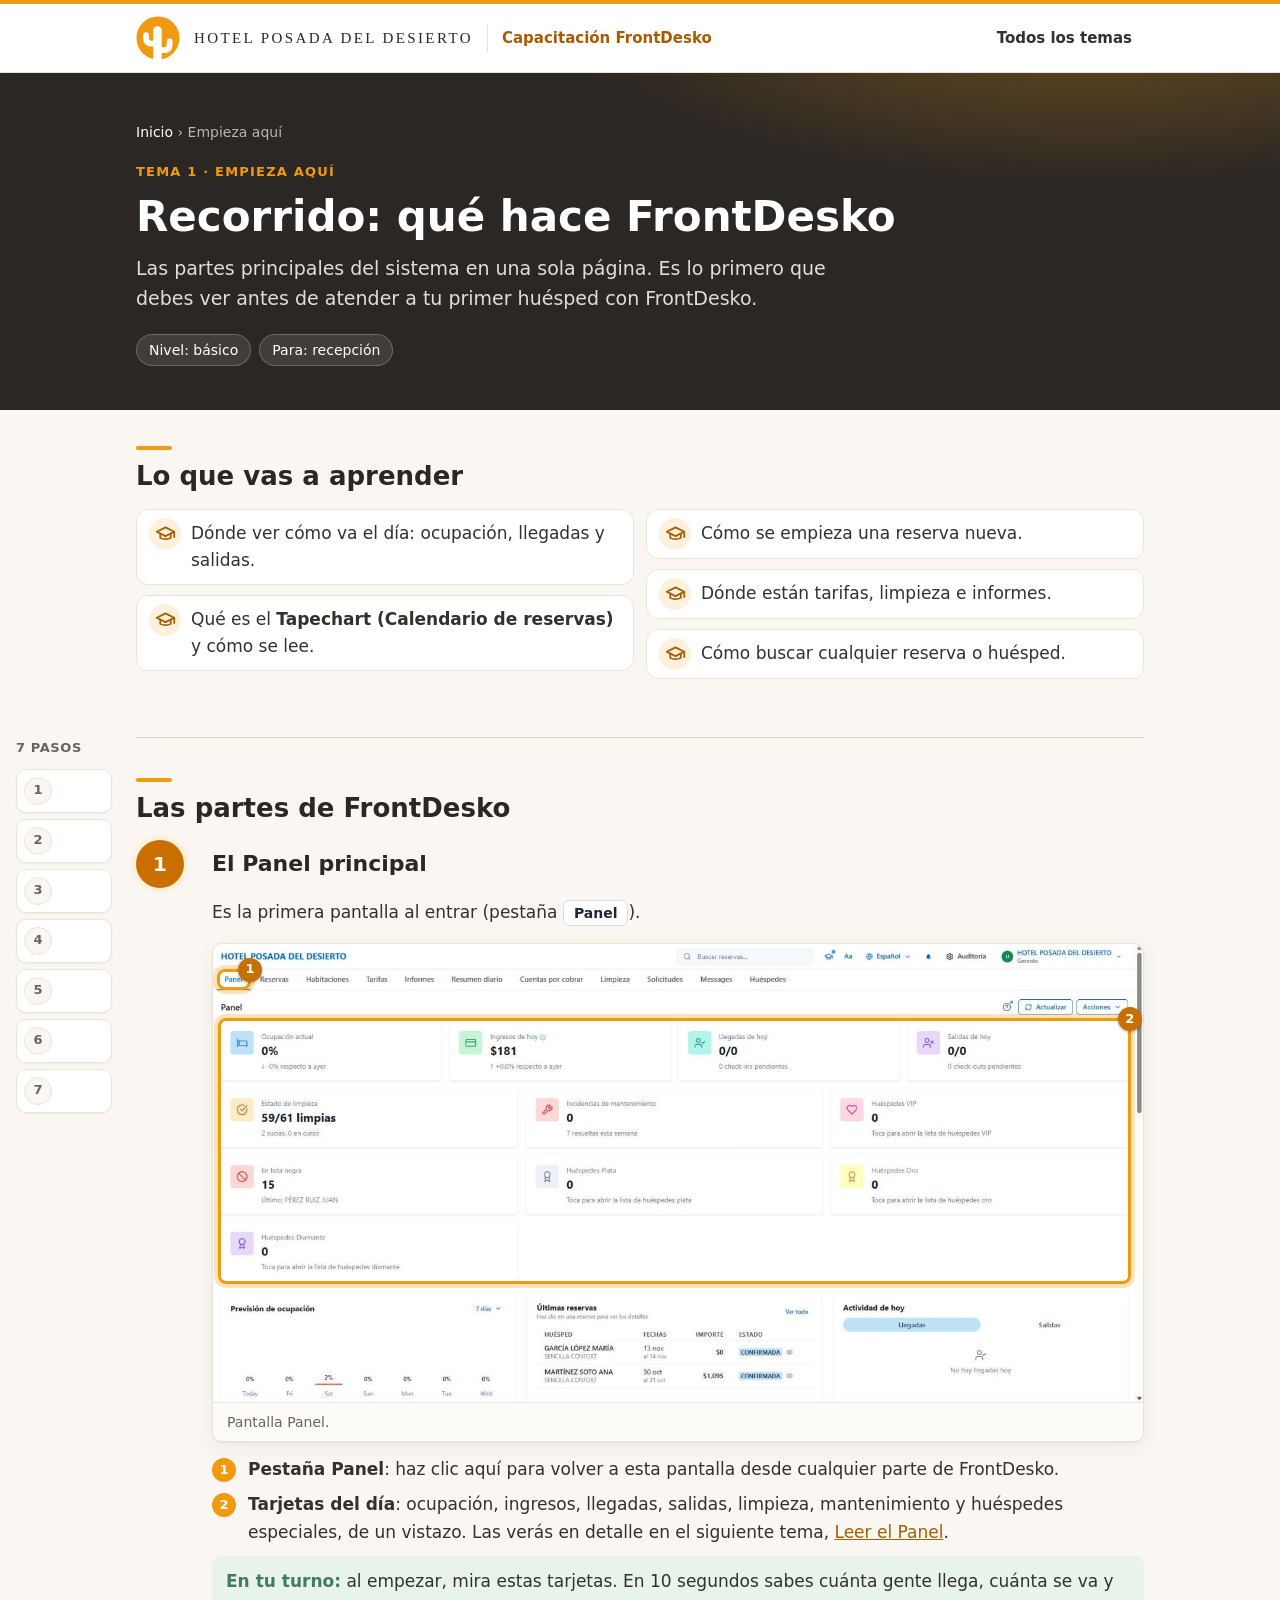
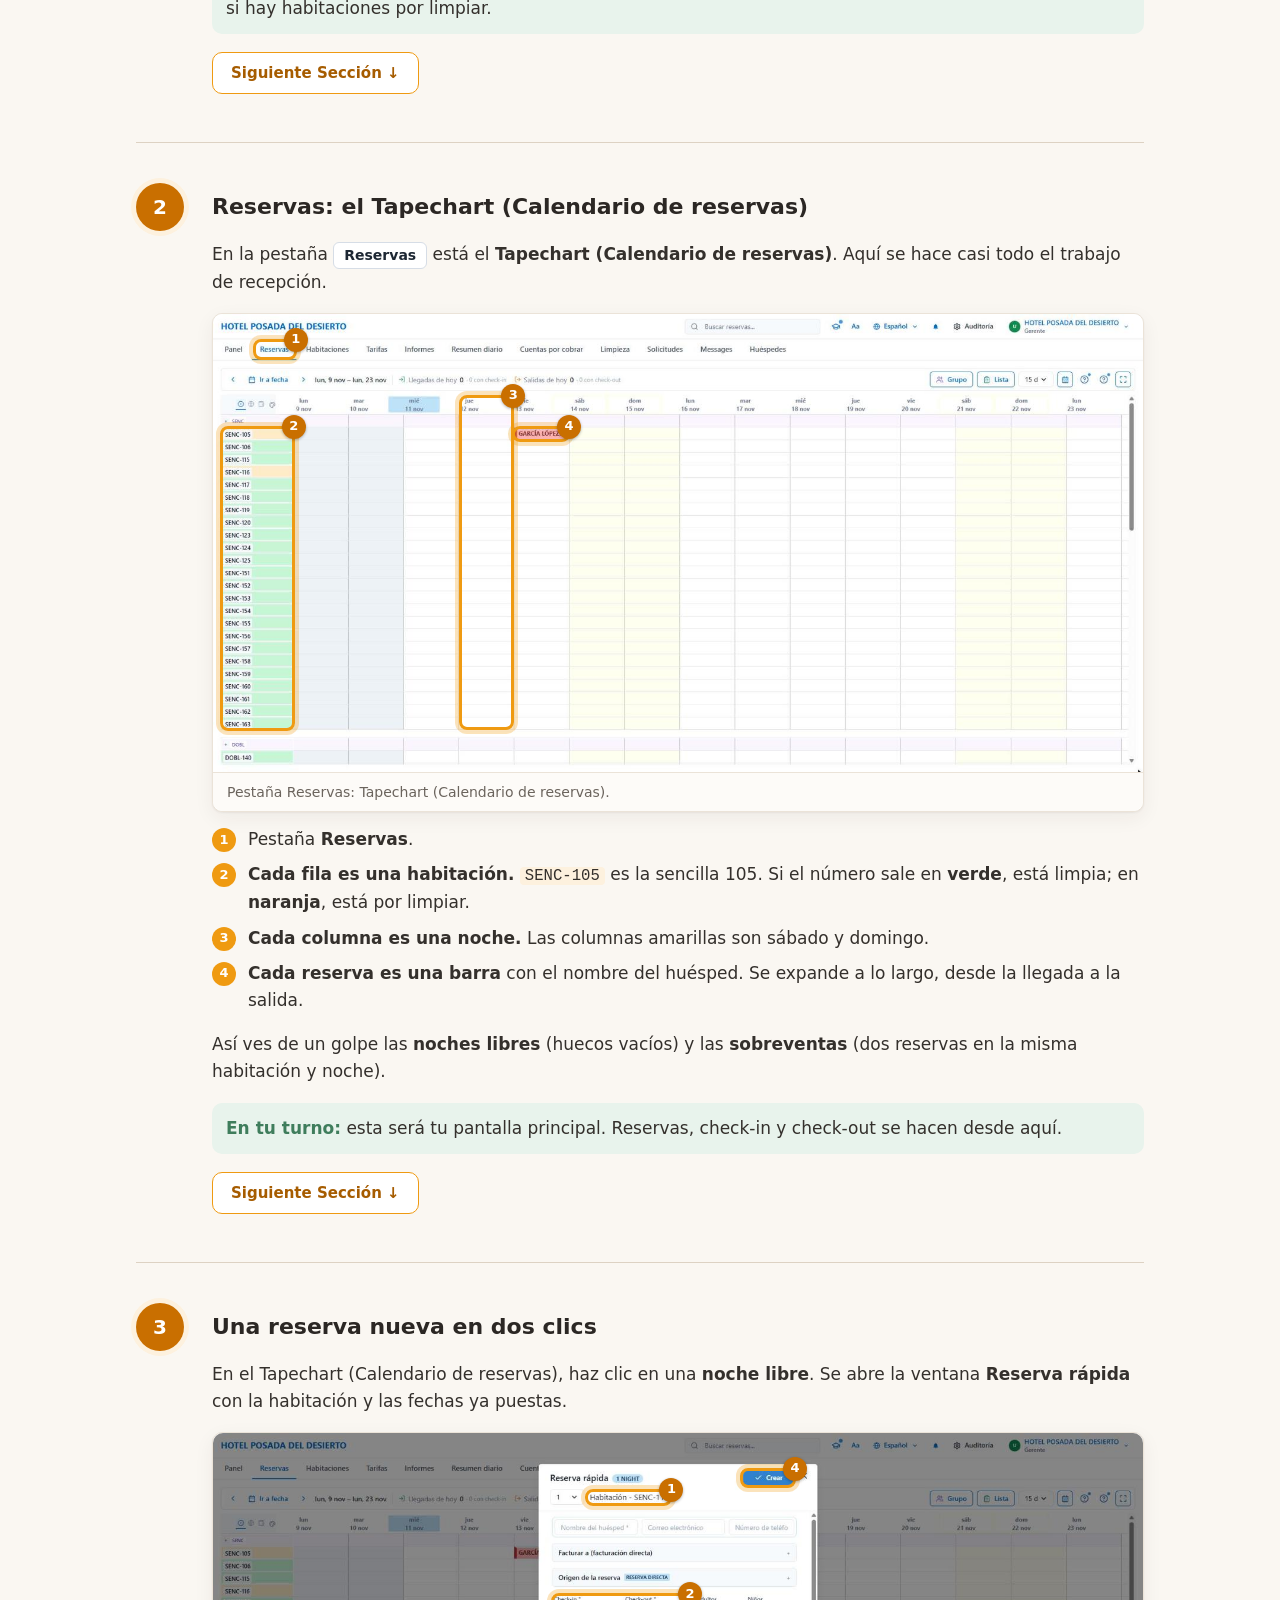
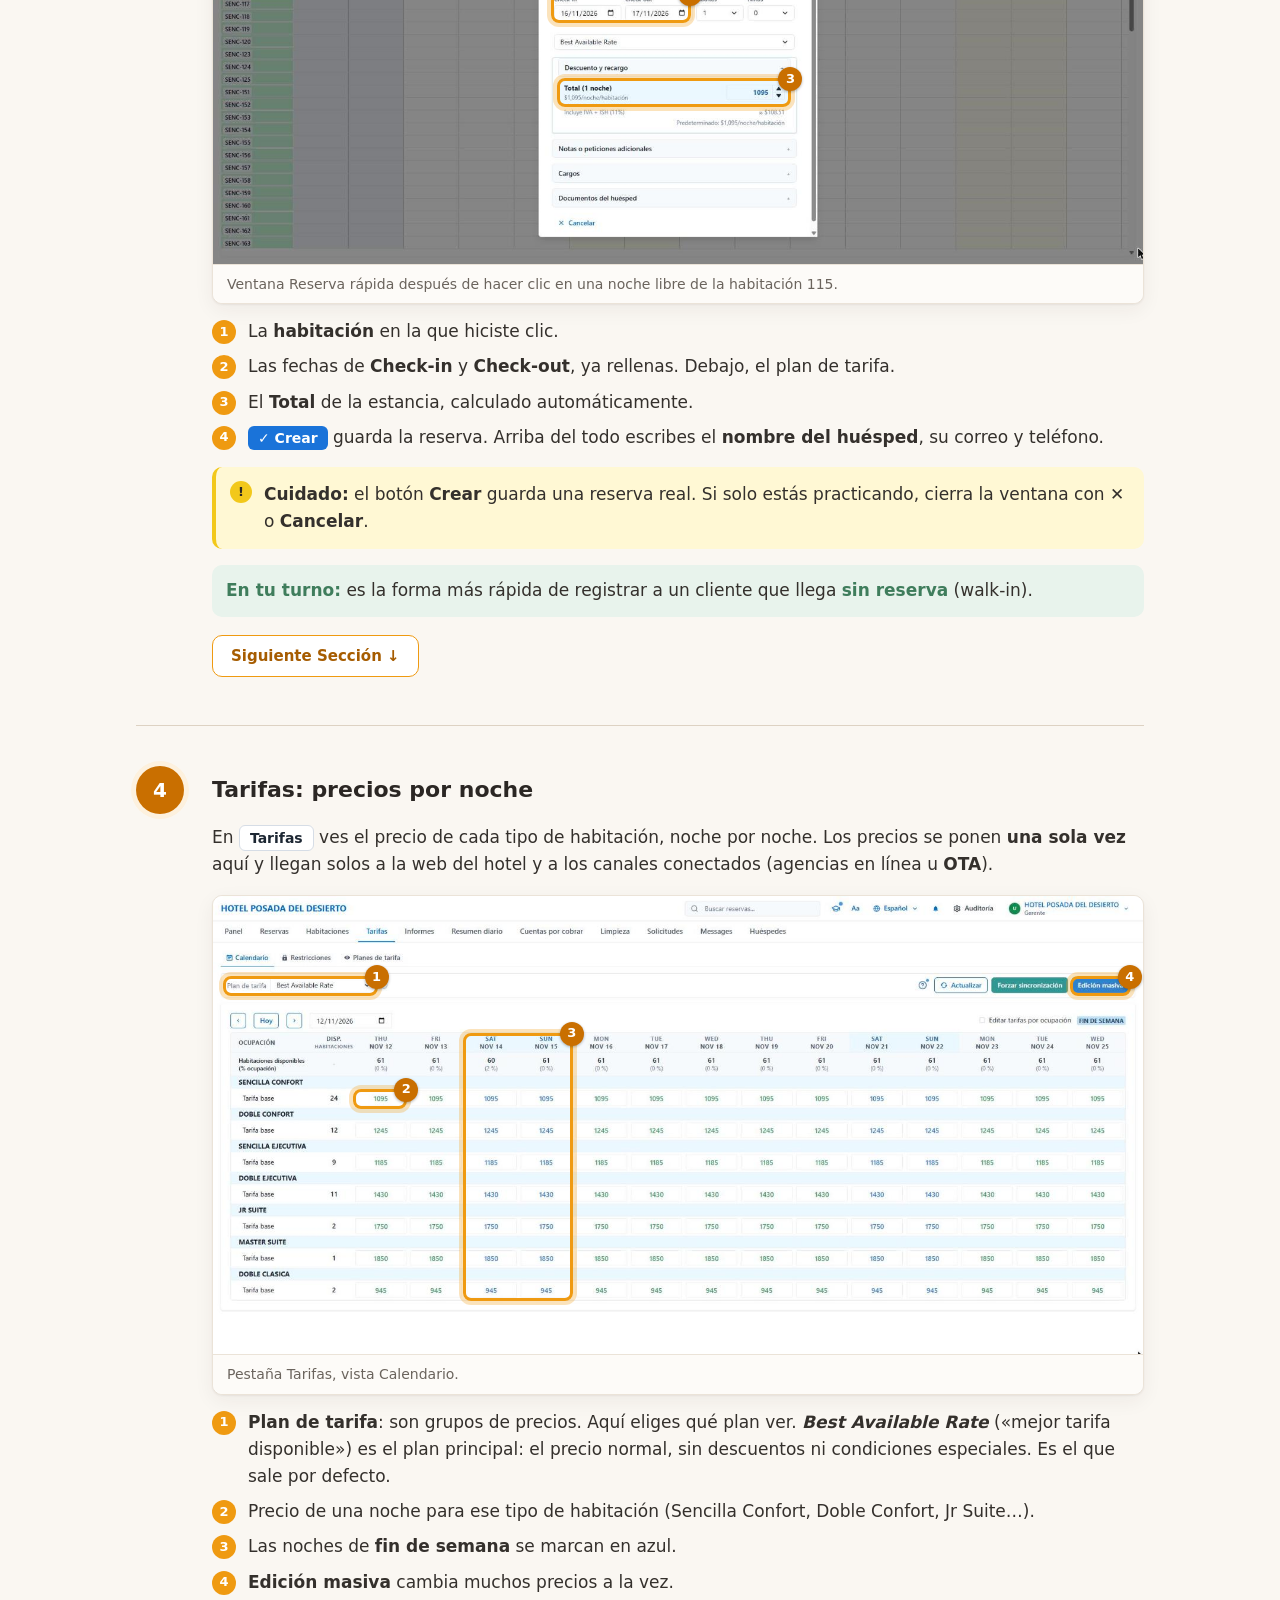
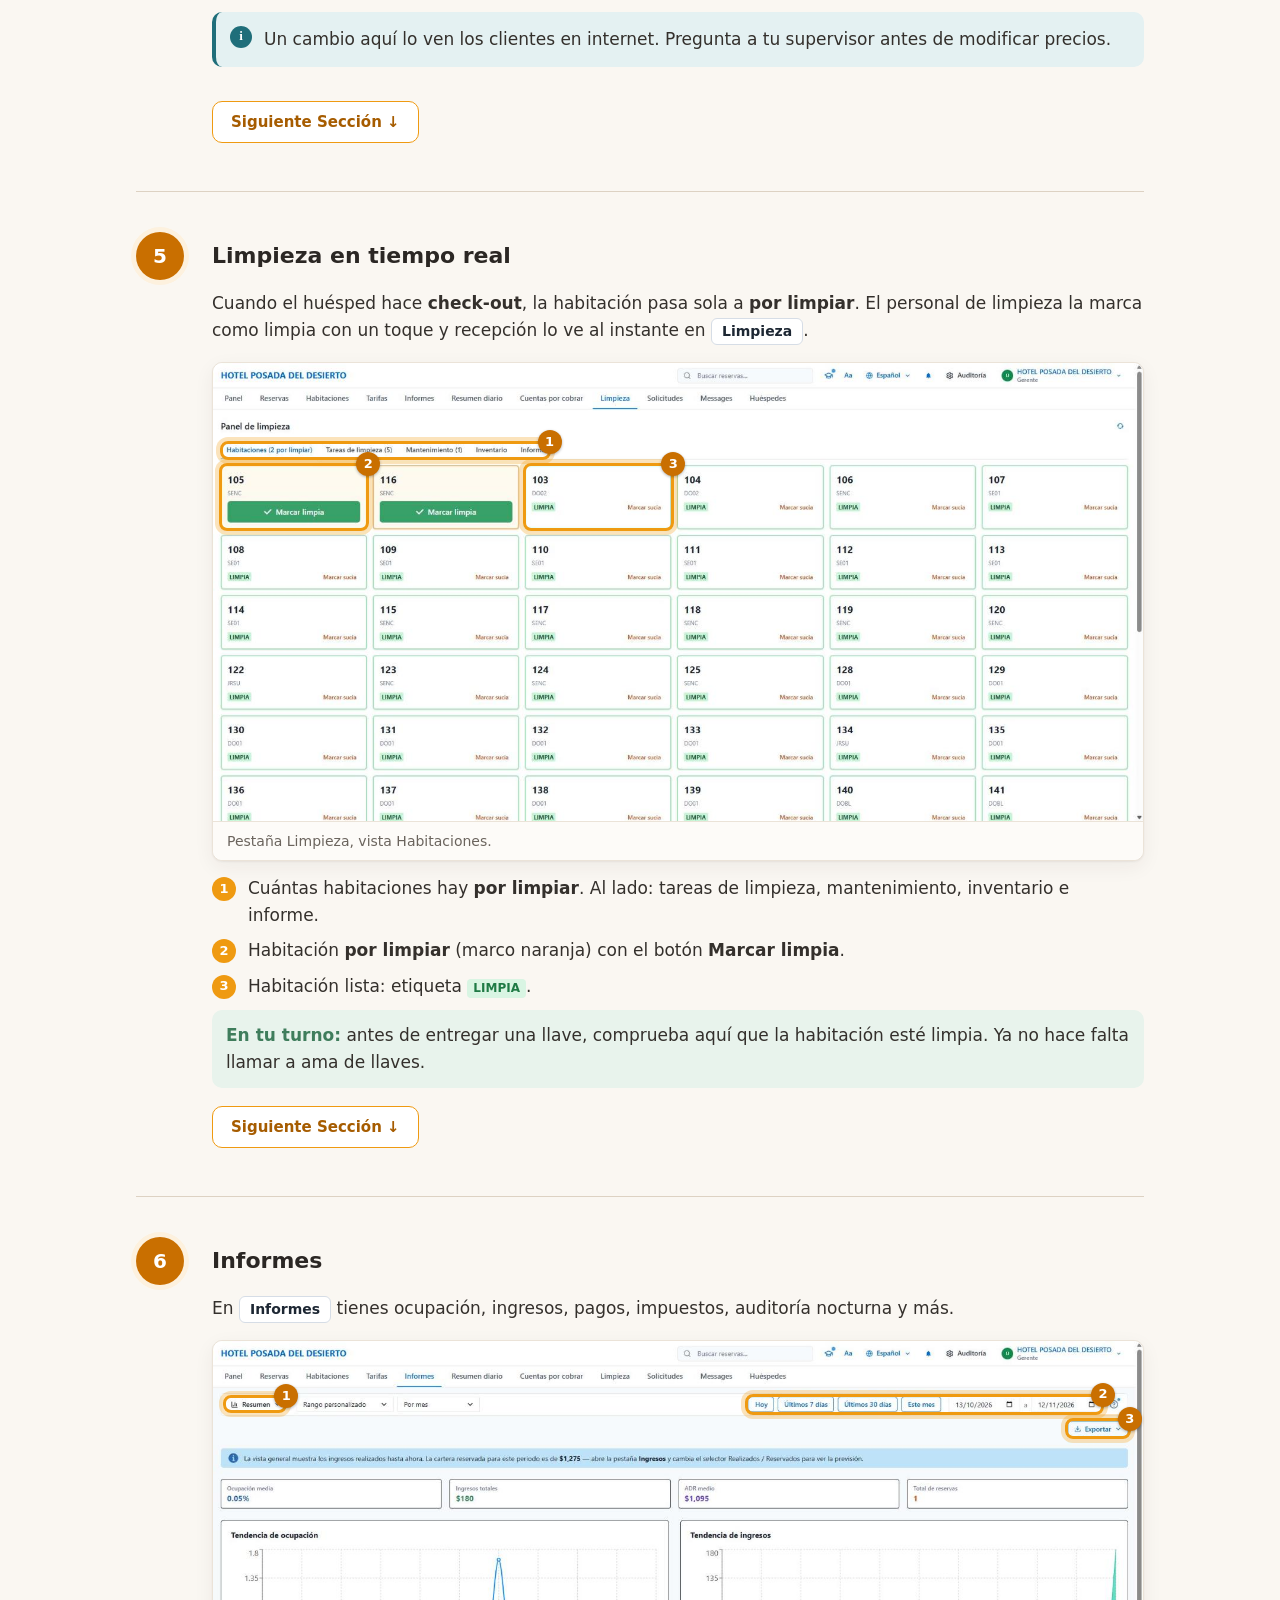
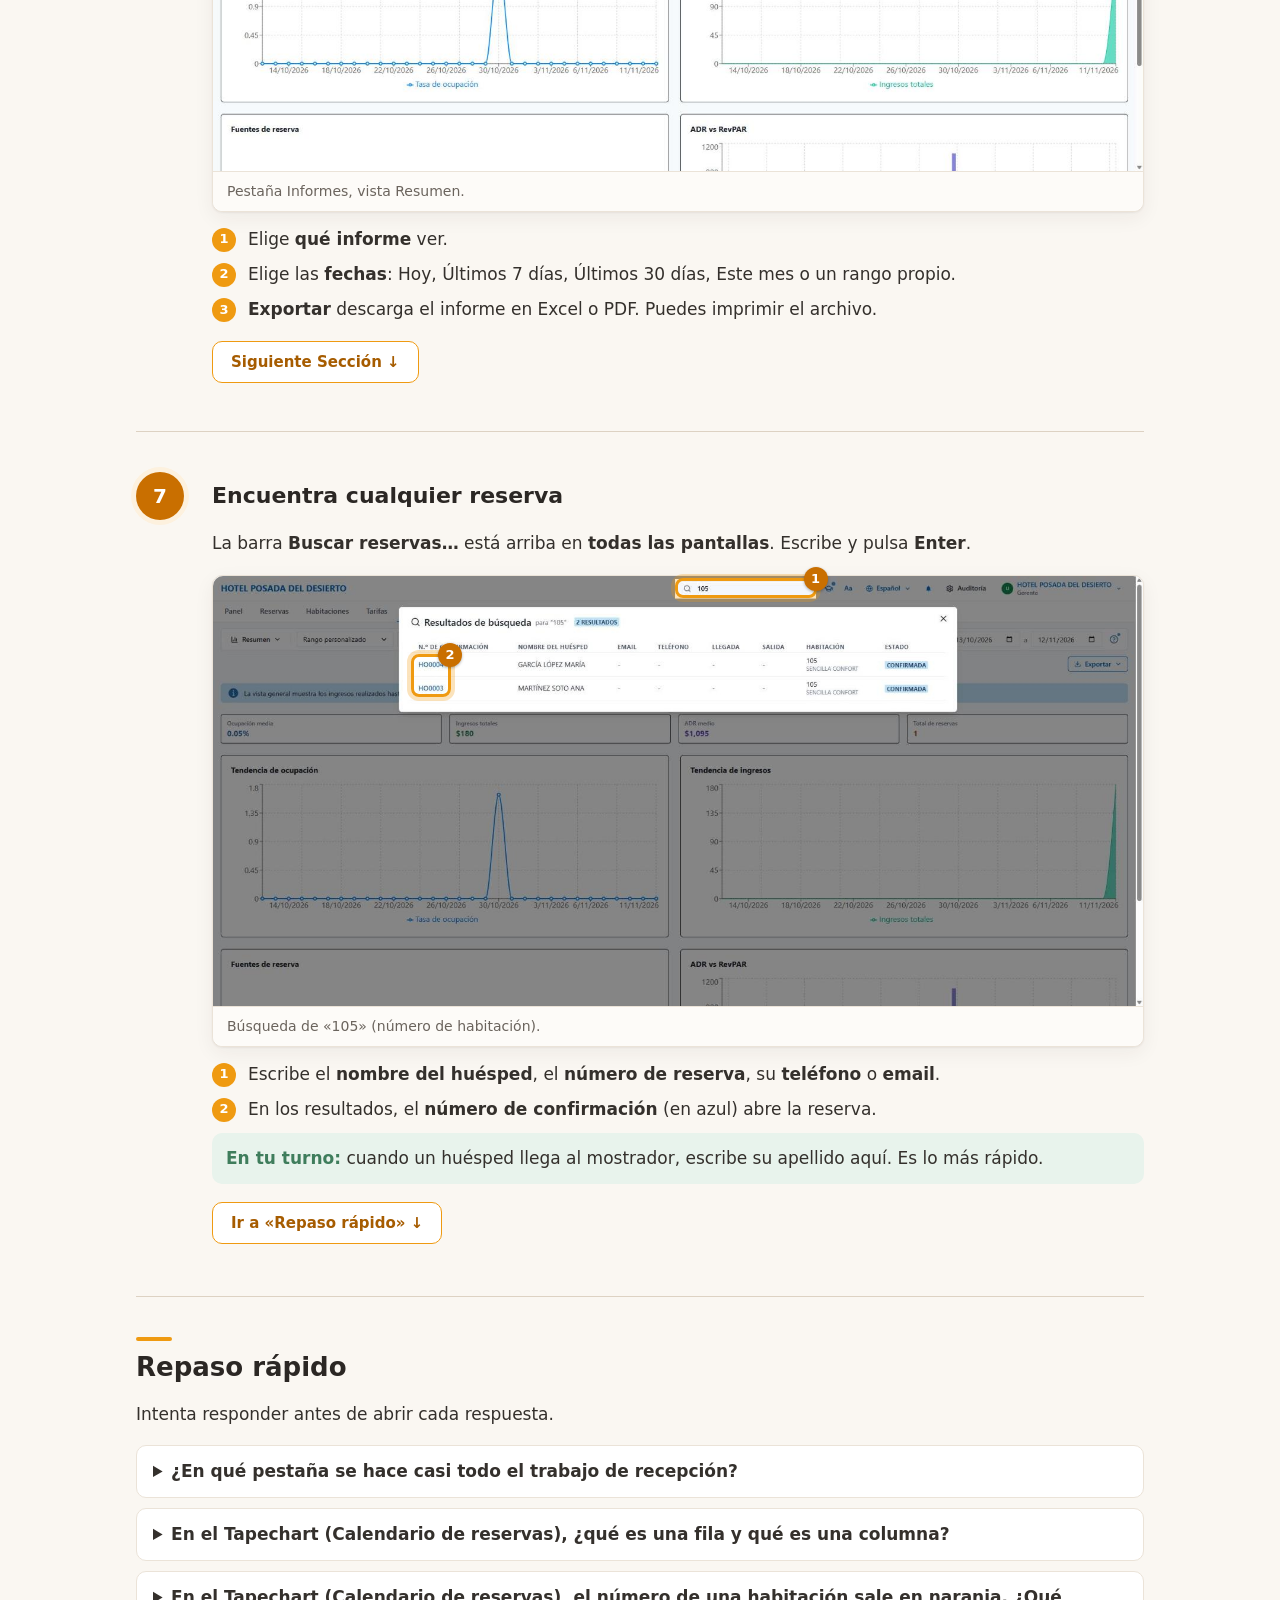
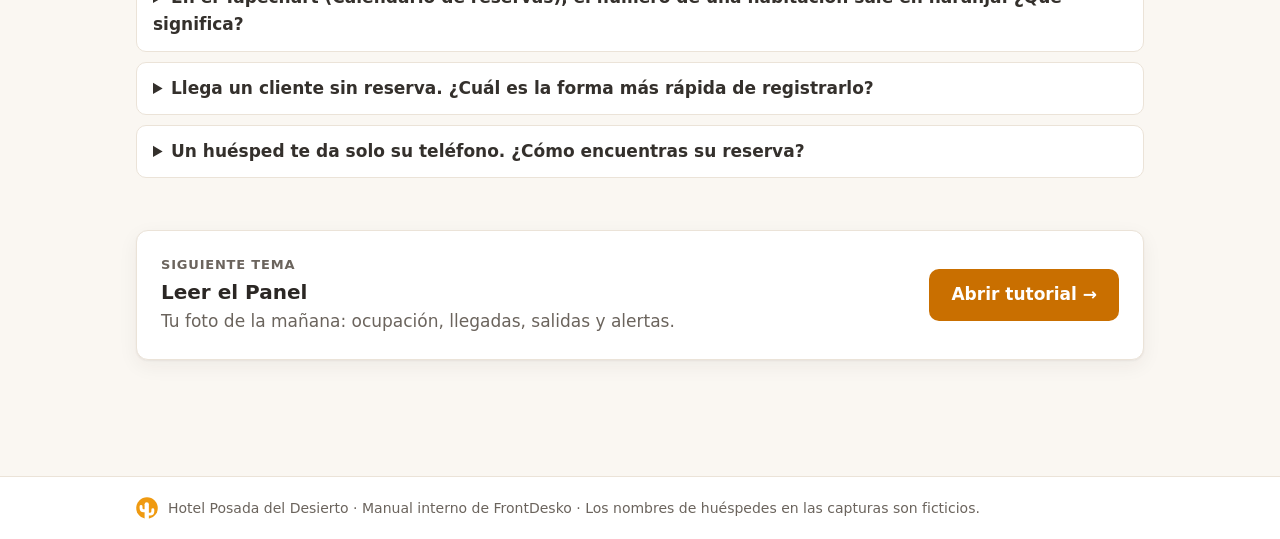
==== commit b71736ff: "Temas 2 a 5: Panel, Tapechart (Calendario de reservas), reserva sin cita previa y check-in Añade lec" ====
--- a/01-recorrido.html
+++ b/01-recorrido.html
@@ -8,6 +8,7 @@
 <link rel="stylesheet" href="css/estilos.css">
 <script src="js/anotaciones.js" defer></script>
 <script src="js/visor.js" defer></script>
+<script src="js/pasos.js" defer></script>
 </head>
 <body>
 
@@ -32,7 +33,6 @@
     <h1>Recorrido: qué hace FrontDesko</h1>
     <p class="lead">Las partes principales del sistema en una sola página. Es lo primero que debes ver antes de atender a tu primer huésped con FrontDesko.</p>
     <div class="fichas">
-      <span class="ficha">⏱ 10 minutos de lectura</span>
       <span class="ficha">Nivel: básico</span>
       <span class="ficha">Para: recepción</span>
     </div>
@@ -64,20 +64,14 @@
         <figure class="captura">
           <a href="img/recorrido/01-panel.jpg" target="_blank"><div class="lienzo">
             <img src="img/recorrido/01-panel.jpg" alt="Pantalla Panel de FrontDesko con tarjetas de ocupación, ingresos, llegadas, salidas y limpieza" loading="lazy">
-            <span class="marca" style="left:2.2%;top:7.6%" data-n="1"></span>
-            <span class="marca" style="left:6.1%;top:23.3%" data-n="2"></span>
-            <span class="marca" style="left:55.2%;top:23.3%" data-n="3"></span>
-            <span class="marca" style="left:79.8%;top:23.3%" data-n="4"></span>
-            <span class="marca" style="left:9.2%;top:38%" data-n="5"></span>
+            <span class="marca caja" style="left:0.4%;top:5.4%;width:3.7%;height:4.7%" data-n="1"></span>
+            <span class="marca caja" style="left:0.5%;top:16.2%;width:98.2%;height:58%" data-n="2"></span>
           </div></a>
           <figcaption>Pantalla Panel.</figcaption>
         </figure>
         <ul class="leyenda">
           <li><span class="n">1</span><span><b>Pestaña Panel</b>: haz clic aquí para volver a esta pantalla desde cualquier parte de FrontDesko.</span></li>
-          <li><span class="n">2</span><span><b>Ocupación actual</b>: porcentaje de habitaciones ocupadas hoy.</span></li>
-          <li><span class="n">3</span><span><b>Llegadas de hoy</b>: huéspedes que llegan hoy y cuántos check-ins faltan.</span></li>
-          <li><span class="n">4</span><span><b>Salidas de hoy</b>: huéspedes que se van hoy y cuántos check-outs faltan.</span></li>
-          <li><span class="n">5</span><span><b>Estado de limpieza</b>: cuántas habitaciones están limpias y cuántas sucias.</span></li>
+          <li><span class="n">2</span><span><b>Tarjetas del día</b>: ocupación, ingresos, llegadas, salidas, limpieza, mantenimiento y huéspedes especiales, de un vistazo. Las verás en detalle en el siguiente tema, <a href="02-leer-el-panel.html">Leer el Panel</a>.</span></li>
         </ul>
         <p class="turno"><b>En tu turno:</b> al empezar, mira estas tarjetas. En 10 segundos sabes cuánta gente llega, cuánta se va y si hay habitaciones por limpiar.</p>
       </div>
@@ -92,10 +86,10 @@
         <figure class="captura">
           <a href="img/recorrido/02-tapechart.jpg" target="_blank"><div class="lienzo">
             <img src="img/recorrido/02-tapechart.jpg" alt="Tapechart (Calendario de reservas) con habitaciones en filas, noches en columnas y una reserva como barra roja" loading="lazy">
-            <span class="marca" style="left:6.6%;top:7.6%" data-n="1"></span>
-            <span class="marca" style="left:2.7%;top:26.2%" data-n="2"></span>
-            <span class="marca" style="left:51.3%;top:19.7%" data-n="3"></span>
-            <span class="marca" style="left:35.3%;top:26%" data-n="4"></span>
+            <span class="marca caja" style="left:4.3%;top:5.4%;width:4.7%;height:4.7%" data-n="1"></span>
+            <span class="marca caja" style="left:0.8%;top:24.4%;width:8%;height:66.6%" data-n="2"></span>
+            <span class="marca caja" style="left:26.4%;top:17.6%;width:6%;height:73.3%" data-n="3"></span>
+            <span class="marca caja" style="left:32.1%;top:24.4%;width:6.3%;height:3.5%" data-n="4"></span>
           </div></a>
           <figcaption>Pestaña Reservas: Tapechart (Calendario de reservas).</figcaption>
         </figure>
@@ -103,7 +97,7 @@
           <li><span class="n">1</span><span>Pestaña <b>Reservas</b>.</span></li>
           <li><span class="n">2</span><span><b>Cada fila es una habitación.</b> <code>SENC-105</code> es la sencilla 105. Si el número sale en <b>verde</b>, está limpia; en <b>naranja</b>, está por limpiar.</span></li>
           <li><span class="n">3</span><span><b>Cada columna es una noche.</b> Las columnas amarillas son sábado y domingo.</span></li>
-          <li><span class="n">4</span><span><b>Cada reserva es una barra</b> con el nombre del huésped, de la noche de llegada a la última noche.</span></li>
+          <li><span class="n">4</span><span><b>Cada reserva es una barra</b> con el nombre del huésped. Se expande a lo largo, desde la llegada a la salida.</span></li>
         </ul>
         <p>Así ves de un golpe las <b>noches libres</b> (huecos vacíos) y las <b>sobreventas</b> (dos reservas en la misma habitación y noche).</p>
         <p class="turno"><b>En tu turno:</b> esta será tu pantalla principal. Reservas, check-in y check-out se hacen desde aquí.</p>
@@ -115,21 +109,21 @@
       <div class="num">3</div>
       <div class="cuerpo">
         <h3 class="titulo-paso">Una reserva nueva en dos clics</h3>
-        <p>En el Tapechart (Calendario de reservas), haz clic en una <b>noche libre</b> (o arrastra sobre varias noches). Se abre la ventana <b>Reserva rápida</b> con la habitación y las fechas ya puestas.</p>
+        <p>En el Tapechart (Calendario de reservas), haz clic en una <b>noche libre</b>. Se abre la ventana <b>Reserva rápida</b> con la habitación y las fechas ya puestas.</p>
         <figure class="captura">
           <a href="img/recorrido/03-reserva-rapida.jpg" target="_blank"><div class="lienzo">
             <img src="img/recorrido/03-reserva-rapida.jpg" alt="Ventana Reserva rápida abierta sobre el Tapechart (Calendario de reservas) para la habitación SENC-115" loading="lazy">
-            <span class="marca" style="left:44.6%;top:14.9%" data-n="1"></span>
-            <span class="marca" style="left:44%;top:41.7%" data-n="2"></span>
-            <span class="marca" style="left:58.7%;top:60.2%" data-n="3"></span>
-            <span class="marca" style="left:59.7%;top:10.3%" data-n="4"></span>
+            <span class="marca caja" style="left:40%;top:12.9%;width:9.4%;height:3.9%" data-n="1"></span>
+            <span class="marca caja" style="left:36.3%;top:37.2%;width:15.1%;height:6.9%" data-n="2"></span>
+            <span class="marca caja" style="left:37%;top:56.9%;width:25.2%;height:6.6%" data-n="3"></span>
+            <span class="marca caja" style="left:56.7%;top:8%;width:6%;height:4.7%" data-n="4"></span>
           </div></a>
           <figcaption>Ventana Reserva rápida después de hacer clic en una noche libre de la habitación 115.</figcaption>
         </figure>
         <ul class="leyenda">
           <li><span class="n">1</span><span>La <b>habitación</b> en la que hiciste clic.</span></li>
           <li><span class="n">2</span><span>Las fechas de <b>Check-in</b> y <b>Check-out</b>, ya rellenas. Debajo, el plan de tarifa.</span></li>
-          <li><span class="n">3</span><span>El <b>Total</b> de la estancia, calculado solo.</span></li>
+          <li><span class="n">3</span><span>El <b>Total</b> de la estancia, calculado automáticamente.</span></li>
           <li><span class="n">4</span><span><span class="boton-ui">✓ Crear</span> guarda la reserva. Arriba del todo escribes el <b>nombre del huésped</b>, su correo y teléfono.</span></li>
         </ul>
         <div class="nota ojo"><p><b>Cuidado:</b> el botón <b>Crear</b> guarda una reserva real. Si solo estás practicando, cierra la ventana con <b>✕</b> o <b>Cancelar</b>.</p></div>
@@ -146,15 +140,15 @@
         <figure class="captura">
           <a href="img/recorrido/04-tarifas.jpg" target="_blank"><div class="lienzo">
             <img src="img/recorrido/04-tarifas.jpg" alt="Calendario de tarifas con tipos de habitación en filas y precios por noche" loading="lazy">
-            <span class="marca" style="left:11.8%;top:19.4%" data-n="1"></span>
-            <span class="marca" style="left:18%;top:44.2%" data-n="2"></span>
-            <span class="marca" style="left:29.8%;top:31.9%" data-n="3"></span>
-            <span class="marca" style="left:95.3%;top:19.4%" data-n="4"></span>
+            <span class="marca caja" style="left:1.1%;top:17.4%;width:16.6%;height:4.3%" data-n="1"></span>
+            <span class="marca caja" style="left:15.1%;top:42%;width:5.8%;height:4.4%" data-n="2"></span>
+            <span class="marca caja" style="left:26.9%;top:29.8%;width:11.8%;height:58.5%" data-n="3"></span>
+            <span class="marca caja" style="left:92.1%;top:17.4%;width:6.6%;height:4.3%" data-n="4"></span>
           </div></a>
           <figcaption>Pestaña Tarifas, vista Calendario.</figcaption>
         </figure>
         <ul class="leyenda">
-          <li><span class="n">1</span><span><b>Plan de tarifa</b> que estás viendo (por ejemplo, <i>Best Available Rate</i>).</span></li>
+          <li><span class="n">1</span><span><b>Plan de tarifa</b>: son grupos de precios. Aquí eliges qué plan ver. <b><i>Best Available Rate</i></b> («mejor tarifa disponible») es el plan principal: el precio normal, sin descuentos ni condiciones especiales. Es el que sale por defecto.</span></li>
           <li><span class="n">2</span><span>Precio de una noche para ese tipo de habitación (Sencilla Confort, Doble Confort, Jr Suite…).</span></li>
           <li><span class="n">3</span><span>Las noches de <b>fin de semana</b> se marcan en azul.</span></li>
           <li><span class="n">4</span><span><b>Edición masiva</b> cambia muchos precios a la vez.</span></li>
@@ -172,9 +166,9 @@
         <figure class="captura">
           <a href="img/recorrido/05-limpieza.jpg" target="_blank"><div class="lienzo">
             <img src="img/recorrido/05-limpieza.jpg" alt="Panel de limpieza con habitaciones por limpiar en naranja y limpias en verde" loading="lazy">
-            <span class="marca" style="left:6.1%;top:18.9%" data-n="1"></span>
-            <span class="marca" style="left:8.7%;top:32.5%" data-n="2"></span>
-            <span class="marca" style="left:35.1%;top:31.5%" data-n="3"></span>
+            <span class="marca caja" style="left:0.8%;top:17.1%;width:35.5%;height:4.1%" data-n="1"></span>
+            <span class="marca caja" style="left:0.6%;top:21.9%;width:16.2%;height:14.9%" data-n="2"></span>
+            <span class="marca caja" style="left:33.3%;top:21.9%;width:16.3%;height:14.9%" data-n="3"></span>
           </div></a>
           <figcaption>Pestaña Limpieza, vista Habitaciones.</figcaption>
         </figure>
@@ -196,9 +190,9 @@
         <figure class="captura">
           <a href="img/recorrido/06-informes.jpg" target="_blank"><div class="lienzo">
             <img src="img/recorrido/06-informes.jpg" alt="Pantalla Informes con resumen de ocupación e ingresos y gráficas" loading="lazy">
-            <span class="marca" style="left:4.5%;top:14.7%" data-n="1"></span>
-            <span class="marca" style="left:67.9%;top:14.7%" data-n="2"></span>
-            <span class="marca" style="left:95.1%;top:20.5%" data-n="3"></span>
+            <span class="marca caja" style="left:1.1%;top:12.7%;width:6.9%;height:4.1%" data-n="1"></span>
+            <span class="marca caja" style="left:57.2%;top:12.3%;width:38.6%;height:5%" data-n="2"></span>
+            <span class="marca caja" style="left:91.6%;top:18%;width:7.1%;height:4.8%" data-n="3"></span>
           </div></a>
           <figcaption>Pestaña Informes, vista Resumen.</figcaption>
         </figure>
@@ -219,8 +213,8 @@
         <figure class="captura">
           <a href="img/recorrido/07-buscar.jpg" target="_blank"><div class="lienzo">
             <img src="img/recorrido/07-buscar.jpg" alt="Ventana Resultados de búsqueda con dos reservas de la habitación 105" loading="lazy">
-            <span class="marca" style="left:57.4%;top:2.9%" data-n="1"></span>
-            <span class="marca" style="left:23.4%;top:20.5%" data-n="2"></span>
+            <span class="marca caja" style="left:49.7%;top:0.6%;width:15.2%;height:4.7%" data-n="1"></span>
+            <span class="marca caja" style="left:21.3%;top:18.3%;width:4.3%;height:9.9%" data-n="2"></span>
           </div></a>
           <figcaption>Búsqueda de «105» (número de habitación).</figcaption>
         </figure>
@@ -231,53 +225,6 @@
         <p class="turno"><b>En tu turno:</b> cuando un huésped llega al mostrador, escribe su apellido aquí. Es lo más rápido.</p>
       </div>
     </article>
-  </section>
-
-  <section>
-    <h2>Mapa rápido del menú</h2>
-    <p>Las pestañas de arriba y para qué sirve cada una. Las marcadas en naranja son las que más vas a usar en recepción.</p>
-    <div class="mapa">
-      <div class="item clave"><span class="pestana-ui">Panel</span><p>Resumen del día: ocupación, ingresos, llegadas, salidas y limpieza.</p></div>
-      <div class="item clave"><span class="pestana-ui">Reservas</span><p>El Tapechart (Calendario de reservas). Crear reservas, check-in, check-out. Aquí pasas casi todo el turno.</p></div>
-      <div class="item"><span class="pestana-ui">Habitaciones</span><p>Las habitaciones del hotel y su estado.</p></div>
-      <div class="item"><span class="pestana-ui">Tarifas</span><p>Precios por noche que llegan a la web y a las OTA.</p></div>
-      <div class="item"><span class="pestana-ui">Informes</span><p>Ocupación, ingresos, pagos, impuestos, auditoría nocturna. Exporta a Excel o PDF.</p></div>
-      <div class="item"><span class="pestana-ui">Resumen diario</span><p>Revisión y cierre del día.</p></div>
-      <div class="item"><span class="pestana-ui">Cuentas por cobrar</span><p>Facturación a empresas y saldos pendientes.</p></div>
-      <div class="item clave"><span class="pestana-ui">Limpieza</span><p>Qué habitaciones están limpias y cuáles por limpiar.</p></div>
-      <div class="item clave"><span class="pestana-ui">Solicitudes</span><p>Pedidos de los huéspedes desde su app: toallas, servicio a la habitación, despertador…</p></div>
-      <div class="item"><span class="pestana-ui">Messages</span><p>Bandeja de mensajes con los huéspedes.</p></div>
-      <div class="item"><span class="pestana-ui">Huéspedes</span><p>Perfiles de huéspedes, historial y listas (VIP, lista negra…).</p></div>
-      <div class="item clave"><span class="pestana-ui">🔍 Buscar reservas…</span><p>Barra de búsqueda: nombre, nº de reserva, teléfono o email.</p></div>
-    </div>
-  </section>
-
-  <section id="ciclo">
-    <h2>Ciclo de una habitación</h2>
-    <p>Cómo pasa una habitación de un huésped al siguiente, y quién mueve cada paso:</p>
-    <ol class="flujo">
-      <li><b>Limpia y libre</b>Lista para vender<br><span class="quien limpieza">Limpieza</span></li>
-      <li><b>Reservada</b>Barra en el Tapechart (Calendario de reservas)<br><span class="quien recepcion">Recepción</span></li>
-      <li><b>Check-in</b>El huésped entra<br><span class="quien recepcion">Recepción</span></li>
-      <li><b>Check-out</b>El huésped se va<br><span class="quien recepcion">Recepción</span></li>
-      <li><b>Por limpiar</b>Cambia sola<br><span class="quien sistema">FrontDesko</span></li>
-      <li><b>Marcada limpia</b>Con un toque<br><span class="quien limpieza">Limpieza</span></li>
-    </ol>
-    <p style="font-size:15px;color:var(--texto-suave)">Y vuelve a empezar: la habitación queda lista para el siguiente huésped.</p>
-  </section>
-
-  <section>
-    <h2>Palabras que vas a oír</h2>
-    <div class="tarjeta">
-      <dl class="glosario">
-        <dt>Tapechart (Calendario de reservas)</dt><dd>El calendario de habitaciones de la pestaña Reservas. Filas = habitaciones, columnas = noches.</dd>
-        <dt>Walk-in</dt><dd>Cliente que llega sin reserva previa.</dd>
-        <dt>Sobreventa</dt><dd>Dos reservas en la misma habitación y la misma noche. Hay que resolverla moviendo una de las dos.</dd>
-        <dt>OTA / canales</dt><dd>Agencias de viaje en línea donde se vende el hotel (por ejemplo, Booking o Expedia).</dd>
-        <dt>Plan de tarifa</dt><dd>Un conjunto de precios con sus condiciones. El principal es <i>Best Available Rate</i> (mejor tarifa disponible).</dd>
-        <dt>Folio</dt><dd>La cuenta del huésped: cargos y pagos de su estancia. Se liquida en el check-out.</dd>
-      </dl>
-    </div>
   </section>
 
   <section>
@@ -286,8 +233,8 @@
     <details><summary>¿En qué pestaña se hace casi todo el trabajo de recepción?</summary>En <b>Reservas</b>, donde está el Tapechart (Calendario de reservas).</details>
     <details><summary>En el Tapechart (Calendario de reservas), ¿qué es una fila y qué es una columna?</summary>Cada <b>fila</b> es una habitación y cada <b>columna</b> es una noche.</details>
     <details><summary>En el Tapechart (Calendario de reservas), el número de una habitación sale en naranja. ¿Qué significa?</summary>Que está <b>por limpiar</b>. En verde significa limpia.</details>
-    <details><summary>Llega un cliente sin reserva. ¿Cuál es la forma más rápida de registrarlo?</summary>En el Tapechart (Calendario de reservas), haz clic en una noche libre (o arrastra sobre varias). Se abre <b>Reserva rápida</b> con la habitación y las fechas ya puestas.</details>
-    <details><summary>Un huésped te da solo su teléfono. ¿Cómo encuentras su reserva?</summary>Escríbelo en la barra <b>Buscar reservas…</b> de arriba y pulsa Enter. Funciona desde cualquier pantalla.</details>
+    <details><summary>Llega un cliente sin reserva. ¿Cuál es la forma más rápida de registrarlo?</summary>En el Tapechart (Calendario de reservas), haz clic en una noche libre. Se abre <b>Reserva rápida</b> con la habitación y las fechas ya puestas.</details>
+    <details><summary>Un huésped te da solo su teléfono. ¿Cómo encuentras su reserva?</summary>Escríbelo en la barra <b>Buscar reservas…</b> de arriba y pulsa Enter. Funciona desde cualquier pantalla. También puedes buscar por su nombre o su correo.</details>
   </section>
 
   <section class="tarjeta siguiente no-imprimir">
@@ -296,7 +243,7 @@
       <div style="font-size:20px;font-weight:700;color:var(--carbon)">Leer el Panel</div>
       <div style="color:var(--texto-suave)">Tu foto de la mañana: ocupación, llegadas, salidas y alertas.</div>
     </div>
-    <span class="pronto">Próximamente</span>
+    <a class="boton" href="02-leer-el-panel.html">Abrir tutorial →</a>
   </section>
 
 </main>
--- a/css/estilos.css
+++ b/css/estilos.css
@@ -17,12 +17,19 @@
   --turquesa-claro: #e4f1f2;
   --terracota: #b4432a;
   --terracota-claro: #fbece7;
+  --amarillo: #f2c81b;         /* solo avisos (.nota.ojo); no usar como color de marca */
+  --amarillo-claro: #fff8d4;
   --radio: 12px;
   --sombra: 0 1px 2px rgba(43, 39, 36, .06), 0 6px 20px rgba(43, 39, 36, .06);
 }
 
 * { box-sizing: border-box; }
-html { scroll-behavior: smooth; }
+html {
+  scroll-behavior: smooth;
+  /* Lectura guiada (js/pasos.js): los saltos y el ajuste dejan el paso justo bajo la cabecera fija */
+  scroll-padding-top: calc(var(--alto-cabecera, 120px) + 12px);
+  scroll-snap-type: y proximity;
+}
 body {
   margin: 0;
   background: var(--arena);
@@ -59,6 +66,29 @@
 .marca-hotel nav { margin-left: auto; display: flex; gap: 4px; }
 .marca-hotel nav a { text-decoration: none; color: var(--texto); font-size: 15px; font-weight: 600; padding: 6px 12px; border-radius: 8px; }
 .marca-hotel nav a:hover { background: var(--naranja-claro); color: var(--naranja-texto); }
+
+/* Al desplazarse, la cabecera se hace pequeña (en los primeros 120px de scroll). Sin JS.
+   Navegadores sin soporte: la cabecera se queda en su tamaño normal. */
+@supports (animation-timeline: scroll()) {
+  .marca-hotel .contenedor, .marca-hotel .identidad img, .marca-hotel .nombre-hotel,
+  .marca-hotel .seccion, .marca-hotel .separador, .marca-hotel nav a {
+    animation: linear both;
+    animation-timeline: scroll();
+    animation-range: 0 120px;
+  }
+  .marca-hotel .contenedor { animation-name: compacta-fila; }
+  .marca-hotel .identidad img { animation-name: compacta-logo; }
+  .marca-hotel .nombre-hotel { animation-name: compacta-nombre; }
+  .marca-hotel .seccion { animation-name: compacta-seccion; }
+  .marca-hotel .separador { animation-name: compacta-separador; }
+  .marca-hotel nav a { animation-name: compacta-enlace; }
+}
+@keyframes compacta-fila { to { min-height: 42px; } }
+@keyframes compacta-logo { to { width: 26px; height: 26px; } }
+@keyframes compacta-nombre { to { font-size: 11px; } }
+@keyframes compacta-seccion { to { font-size: 12px; } }
+@keyframes compacta-separador { to { height: 16px; } }
+@keyframes compacta-enlace { to { font-size: 13px; padding: 2px 10px; } }
 
 /* ---------- Portada de cada página ---------- */
 .cabecera {
@@ -85,21 +115,26 @@
 h3 { font-size: 20px; margin: 0 0 8px; color: var(--carbon); }
 .tarjeta { background: var(--blanco); border: 1px solid var(--borde); border-radius: var(--radio); box-shadow: var(--sombra); padding: 24px; }
 
-.aprenderas { display: grid; grid-template-columns: repeat(auto-fit, minmax(220px, 1fr)); gap: 12px; list-style: none; padding: 0; margin: 0; }
-.aprenderas li { background: var(--blanco); border: 1px solid var(--borde); border-radius: var(--radio); padding: 14px 16px 14px 46px; position: relative; }
-.aprenderas li::before { content: "✓"; position: absolute; left: 14px; top: 13px; width: 22px; height: 22px; border-radius: 50%; background: var(--naranja-claro); color: var(--naranja-texto); font-weight: 800; font-size: 13px; display: grid; place-items: center; }
+.aprenderas { columns: 2; column-gap: 12px; list-style: none; padding: 0; margin: 0; }
+.aprenderas li { background: var(--blanco); border: 1px solid var(--borde); border-radius: var(--radio); padding: 10px 14px 10px 54px; margin-bottom: 10px; min-height: 50px; position: relative; break-inside: avoid; }
+/* Icono de birrete (aprender), sin números: no son pasos. Trazo = --naranja-texto (#a65c00) */
+.aprenderas li::before {
+  content: ""; position: absolute; left: 12px; top: 8px; width: 32px; height: 32px; border-radius: 50%;
+  background: var(--naranja-claro) url("data:image/svg+xml,%3Csvg xmlns='http://www.w3.org/2000/svg' viewBox='0 0 24 24' fill='none' stroke='%23a65c00' stroke-width='2' stroke-linecap='round' stroke-linejoin='round'%3E%3Cpath d='M22 10 12 5 2 10l10 5 10-5z'/%3E%3Cpath d='M6 12v5c3 2 9 2 12 0v-5'/%3E%3Cpath d='M22 10v6'/%3E%3C/svg%3E") center / 21px no-repeat;
+}
+@media (max-width: 640px) { .aprenderas { columns: 1; } }
 
 /* ---------- Notas ---------- */
 .nota { border-radius: 10px; padding: 14px 16px 14px 48px; position: relative; margin: 16px 0; background: var(--turquesa-claro); border-left: 4px solid var(--turquesa); }
 .nota::before { content: "i"; position: absolute; left: 14px; top: 14px; width: 22px; height: 22px; border-radius: 50%; background: var(--turquesa); color: #fff; font-weight: 800; font-size: 13px; display: grid; place-items: center; font-family: Georgia, serif; }
-.nota.ojo { background: var(--terracota-claro); border-left-color: var(--terracota); }
-.nota.ojo::before { content: "!"; background: var(--terracota); font-family: inherit; }
+.nota.ojo { background: var(--amarillo-claro); border-left-color: var(--amarillo); }
+.nota.ojo::before { content: "!"; background: var(--amarillo); color: var(--carbon); font-family: inherit; }
 .nota.bien { background: var(--salvia-claro); border-left-color: var(--salvia); }
 .nota.bien::before { content: "✓"; background: var(--salvia); font-family: inherit; }
 .nota p { margin: 0; }
 
 /* ---------- Pasos ---------- */
-.paso { display: grid; grid-template-columns: 56px 1fr; gap: 0 20px; margin: 0 0 48px; }
+.paso { display: grid; grid-template-columns: 56px 1fr; gap: 0 20px; margin: 0 0 48px; scroll-snap-align: start; }
 .paso .num { width: 48px; height: 48px; border-radius: 50%; background: var(--naranja-fuerte); color: #fff; font-weight: 800; font-size: 20px; display: grid; place-items: center; box-shadow: 0 0 0 5px var(--naranja-claro); }
 .paso .cuerpo { min-width: 0; }
 .paso .titulo-paso { font-size: 22px; margin: 6px 0 12px; color: var(--carbon); }
@@ -107,6 +142,55 @@
 .paso .accion .icono { flex: none; width: 26px; height: 26px; border-radius: 6px; background: var(--naranja); color: #fff; display: grid; place-items: center; font-weight: 800; font-size: 13px; }
 .paso .turno { margin: 10px 0 0; padding: 12px 14px; border-radius: 10px; background: var(--salvia-claro); }
 .paso .turno b { color: var(--salvia); }
+.siguiente-paso { display: inline-block; margin-top: 18px; padding: 8px 18px; border: 1px solid var(--naranja); border-radius: 10px; background: var(--blanco); color: var(--naranja-texto); font-weight: 700; font-size: 15px; text-decoration: none; }
+.siguiente-paso:hover, .siguiente-paso:focus-visible { background: var(--naranja-claro); outline: none; }
+
+/* Barra de pasos bajo la cabecera (js/pasos.js) */
+.barra-pasos { border-top: 1px solid var(--borde); }
+.barra-pasos .contenedor { display: flex; align-items: center; gap: 14px; min-height: 44px; }
+.barra-pasos .donde { font-size: 14px; font-weight: 700; color: var(--carbon); white-space: nowrap; }
+.barra-pasos .puntos { display: flex; gap: 6px; flex-wrap: wrap; }
+.barra-pasos .puntos a { width: 28px; height: 28px; border-radius: 50%; display: grid; place-items: center; font-size: 13px; font-weight: 700; text-decoration: none; color: var(--texto-suave); background: var(--blanco); border: 1px solid var(--borde); }
+.barra-pasos .puntos a:hover { border-color: var(--naranja); color: var(--naranja-texto); }
+.barra-pasos .puntos a.hecho { background: var(--naranja-claro); border-color: var(--naranja-claro); color: var(--naranja-texto); }
+.barra-pasos .puntos a.actual { background: var(--naranja-fuerte); border-color: var(--naranja-fuerte); color: #fff; }
+
+/* Índice vertical de pasos a la izquierda (js/pasos.js), solo en pantallas anchas.
+   Ocupa el margen libre a la izquierda del contenido y acompaña mientras se leen los pasos. */
+.indice-pasos { display: none; }
+@media (min-width: 1280px) {
+  .barra-pasos { display: none; }
+  .con-indice { position: relative; }
+  .indice-pasos {
+    display: block; position: absolute; top: 0; bottom: 0;
+    right: calc(100% + 24px); width: min(240px, calc((100vw - 1040px) / 2 - 24px));
+  }
+  .indice-pasos .fijo { position: sticky; top: calc(var(--alto-cabecera, 70px) + 24px); }
+  .indice-pasos .donde { display: block; font-size: 13px; font-weight: 700; text-transform: uppercase; letter-spacing: .6px; color: var(--texto-suave); margin-bottom: 10px; }
+  .indice-pasos ol { list-style: none; margin: 0; padding: 0; display: grid; gap: 6px; }
+  /* Cada paso es una fila-botón: fondo blanco, borde y sombra; al pasar el ratón se resalta y aparece la flecha */
+  .indice-pasos a {
+    display: flex; align-items: center; gap: 10px; padding: 7px 10px 7px 7px;
+    text-decoration: none; color: var(--texto); font-size: 14px; font-weight: 600; line-height: 1.3;
+    background: var(--blanco); border: 1px solid var(--borde); border-radius: 10px;
+    box-shadow: 0 1px 2px rgba(43, 39, 36, .06);
+    transition: border-color .15s, background-color .15s, transform .15s;
+  }
+  .indice-pasos a::after { content: "›"; margin-left: auto; font-size: 18px; line-height: 1; color: var(--naranja-texto); opacity: 0; transition: opacity .15s; }
+  .indice-pasos .n { flex: none; width: 28px; height: 28px; border-radius: 50%; display: grid; place-items: center; font-size: 13px; font-weight: 700; background: var(--arena); border: 1px solid var(--borde); color: var(--texto-suave); }
+  .indice-pasos .t { display: none; }
+  .indice-pasos a:hover, .indice-pasos a:focus-visible { border-color: var(--naranja); background: var(--naranja-claro); transform: translateX(3px); outline: none; }
+  .indice-pasos a:hover::after, .indice-pasos a:focus-visible::after { opacity: 1; }
+  .indice-pasos a.hecho .n { background: var(--naranja-claro); border-color: var(--naranja-claro); color: var(--naranja-texto); }
+  .indice-pasos a.actual { border-color: var(--naranja); background: var(--naranja-claro); color: var(--carbon); font-weight: 700; box-shadow: inset 4px 0 0 var(--naranja-fuerte); }
+  .indice-pasos a.actual .n { background: var(--naranja-fuerte); border-color: var(--naranja-fuerte); color: #fff; }
+  @media (prefers-reduced-motion: reduce) { .indice-pasos a { transition: none; } .indice-pasos a:hover { transform: none; } }
+}
+/* Con más espacio, el índice muestra también el título de cada paso */
+@media (min-width: 1600px) {
+  .indice-pasos .t { display: block; }
+}
+
 .leyenda { list-style: none; padding: 0; margin: 14px 0 0; display: grid; gap: 8px; }
 .leyenda li { display: grid; grid-template-columns: 26px 1fr; gap: 10px; align-items: start; }
 .leyenda .n, .globo .n { width: 24px; height: 24px; border-radius: 50%; background: var(--naranja); color: #fff; font-weight: 800; font-size: 13px; display: grid; place-items: center; margin-top: 2px; }
@@ -132,6 +216,8 @@
   box-shadow: 0 0 0 4px rgba(239, 154, 17, .28);
   animation: latido 1.8s ease-in-out infinite;
 }
+/* Marcador rectangular: enmarca toda la zona (botón, tarjeta, columna...). left/top = esquina superior izquierda */
+.marca.caja { aspect-ratio: auto; min-width: 0; transform: none; border-radius: 8px; }
 .marca[data-texto] { cursor: help; }
 .marca[data-texto]:hover { animation: none; border-color: var(--naranja-fuerte); box-shadow: 0 0 0 6px rgba(239, 154, 17, .4); }
 
@@ -148,6 +234,11 @@
   animation: globo-entrar .15s ease-out;
 }
 .globo[hidden] { display: none; }
+.globo.simple { grid-template-columns: 1fr; }
+/* Palabra técnica con definición en globo (js/anotaciones.js); la definición sale del glosario de la página */
+.termino { text-decoration: underline dotted var(--naranja-texto); text-underline-offset: 3px; cursor: help; }
+.termino:focus-visible { outline: 2px solid var(--naranja); outline-offset: 2px; border-radius: 3px; }
+.globo .termino { text-decoration: none; cursor: inherit; }
 .globo::after {
   content: ""; position: absolute; left: var(--flecha, 50%); top: 100%; transform: translateX(-50%);
   border: 7px solid transparent; border-top-color: var(--blanco);
@@ -260,6 +351,7 @@
 
 /* ---------- Impresión ---------- */
 @media print {
+  html { scroll-snap-type: none; }
   body { background: #fff; font-size: 12pt; }
   .marca-hotel { position: static; box-shadow: none; }
   .marca-hotel nav, .no-imprimir, .visor, .globo { display: none !important; }
@@ -268,5 +360,6 @@
   .ficha { border-color: #999; }
   .paso, .captura, details, .nota { break-inside: avoid; }
   .marca { animation: none; }
+  .termino { text-decoration: none; }
   a { color: inherit; text-decoration: none; }
 }
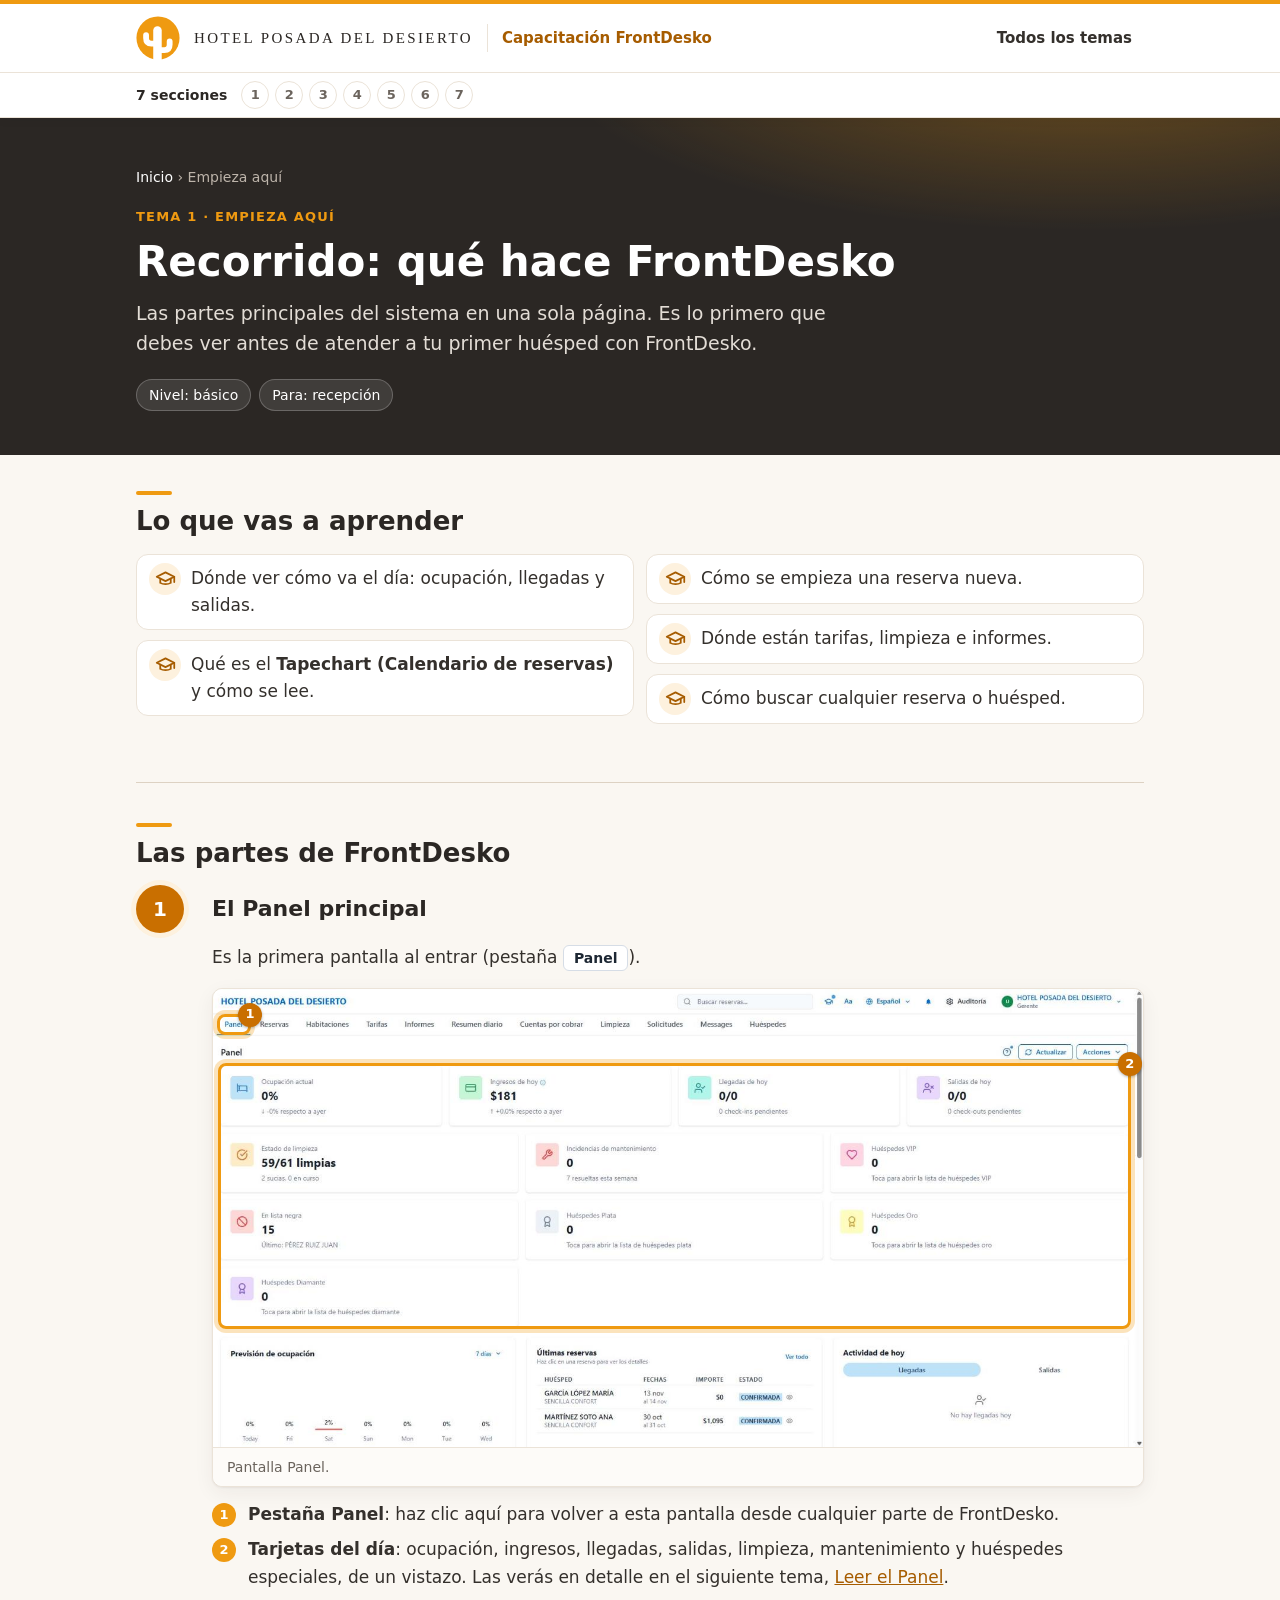
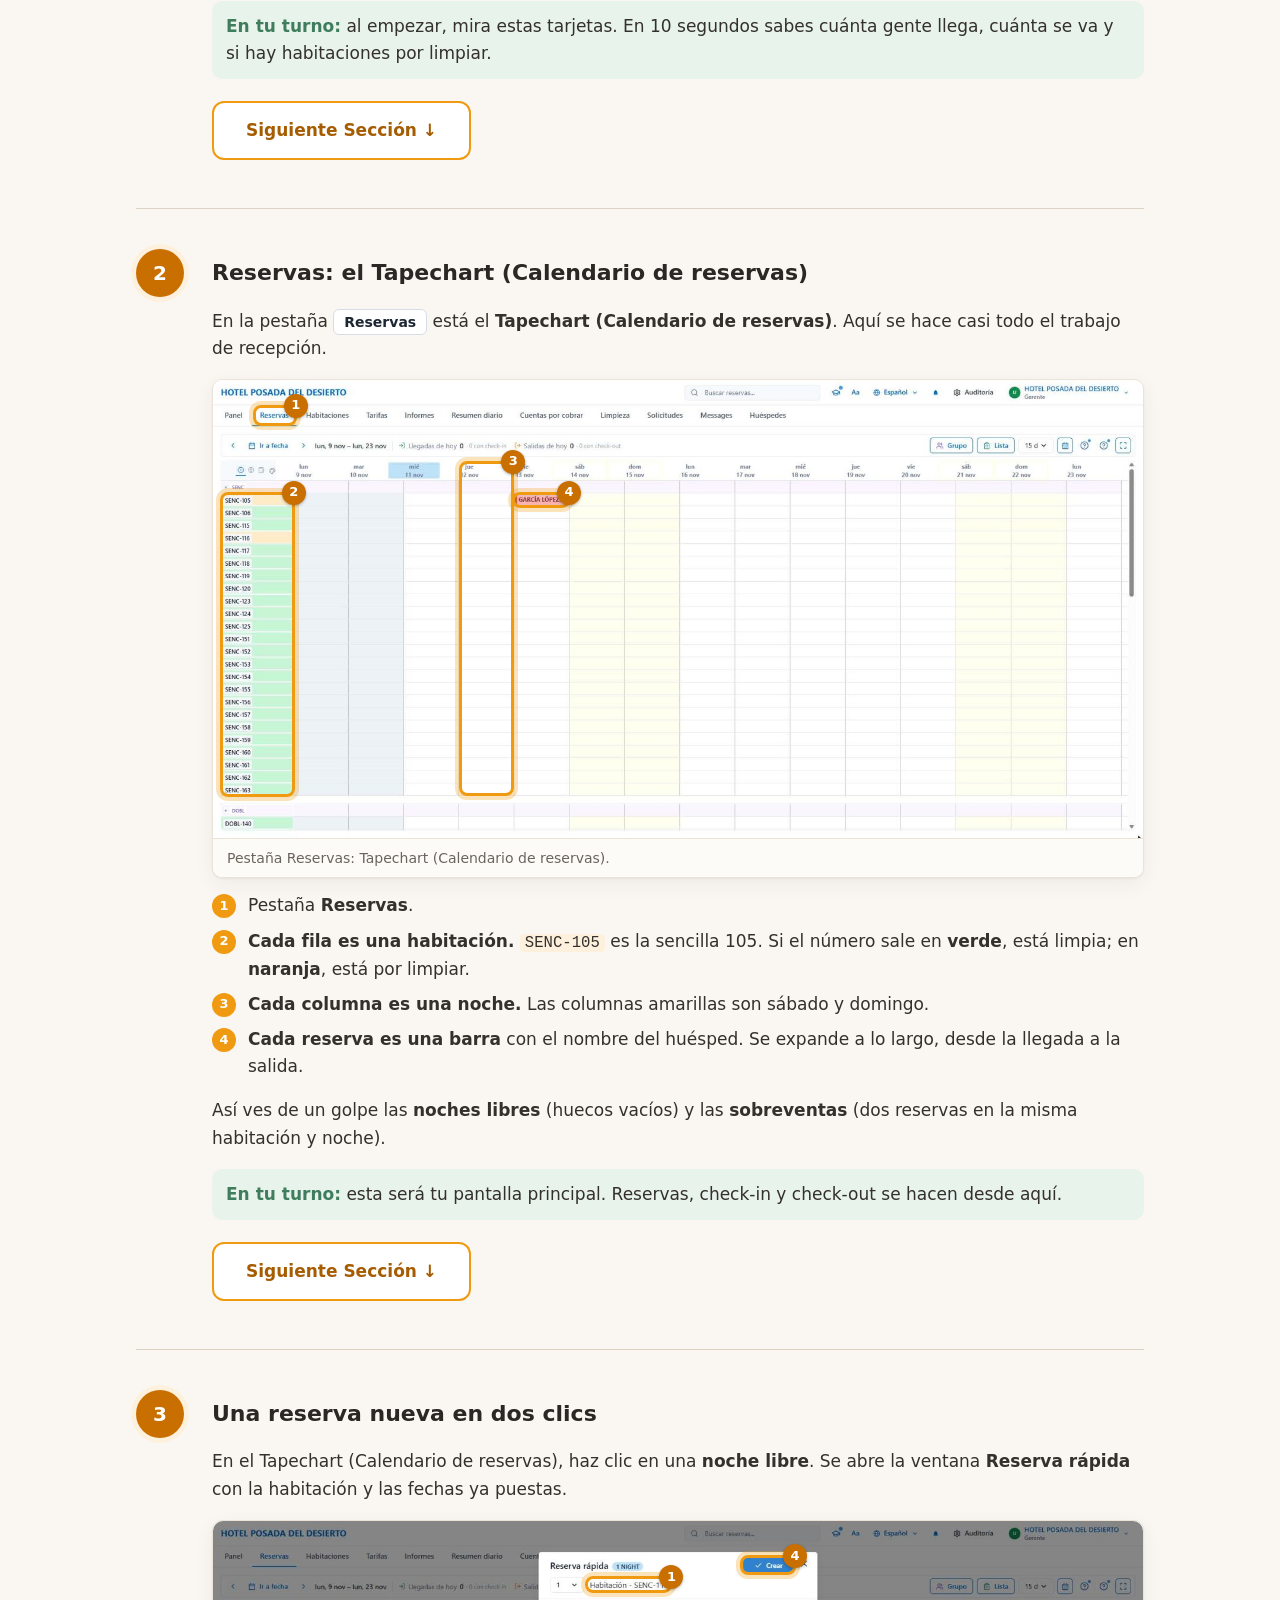
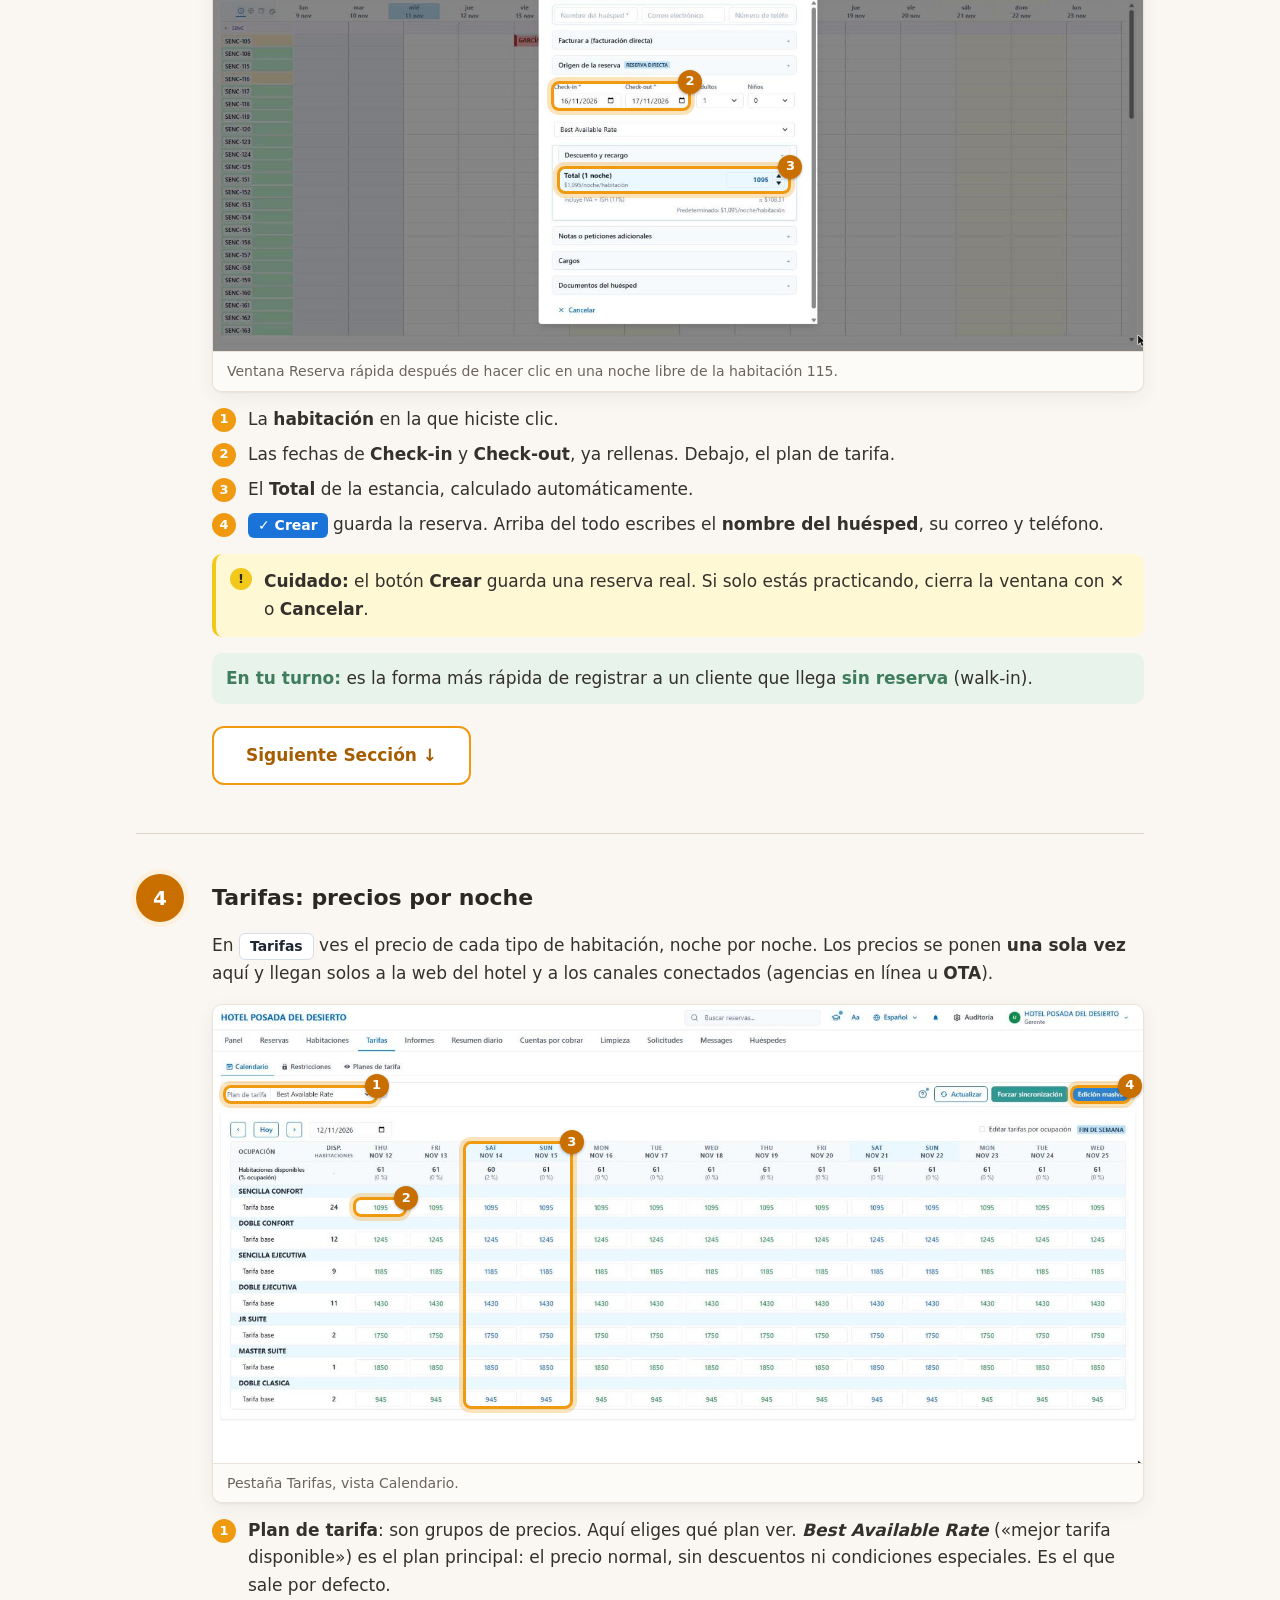
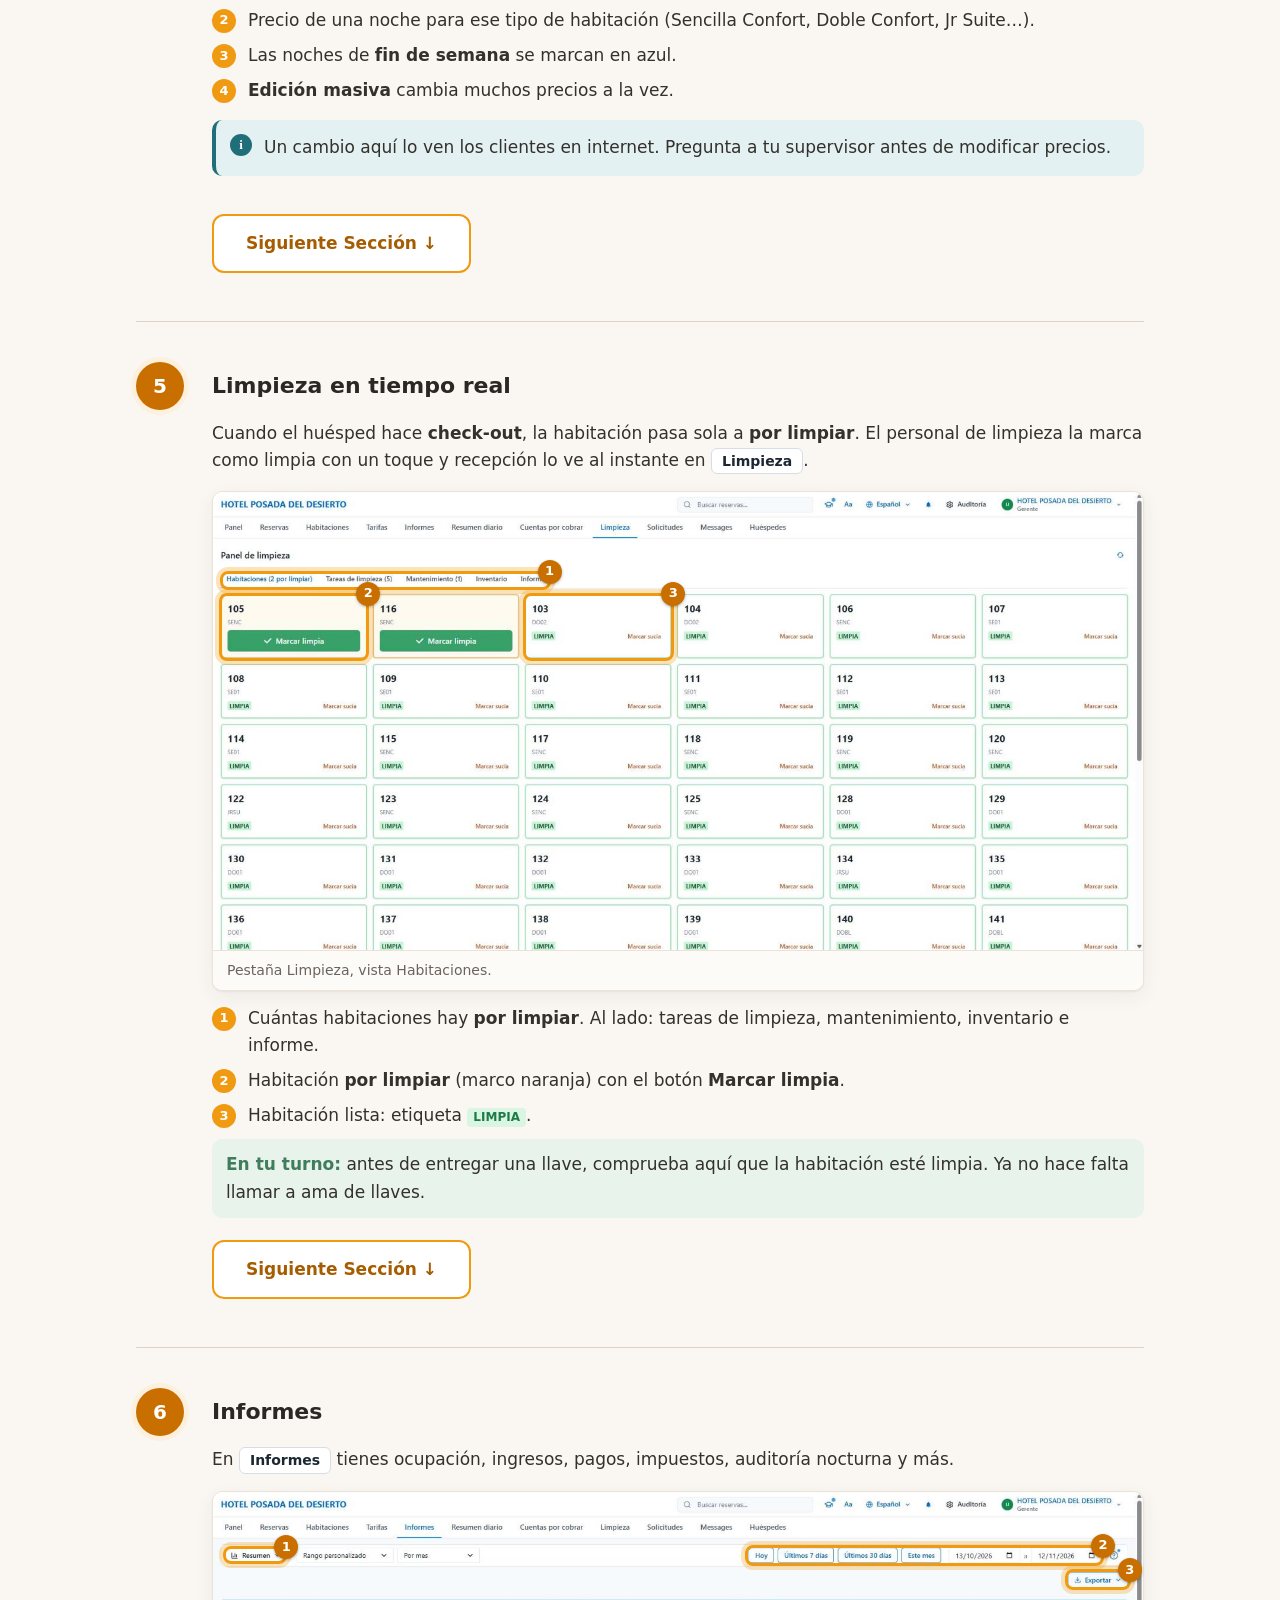
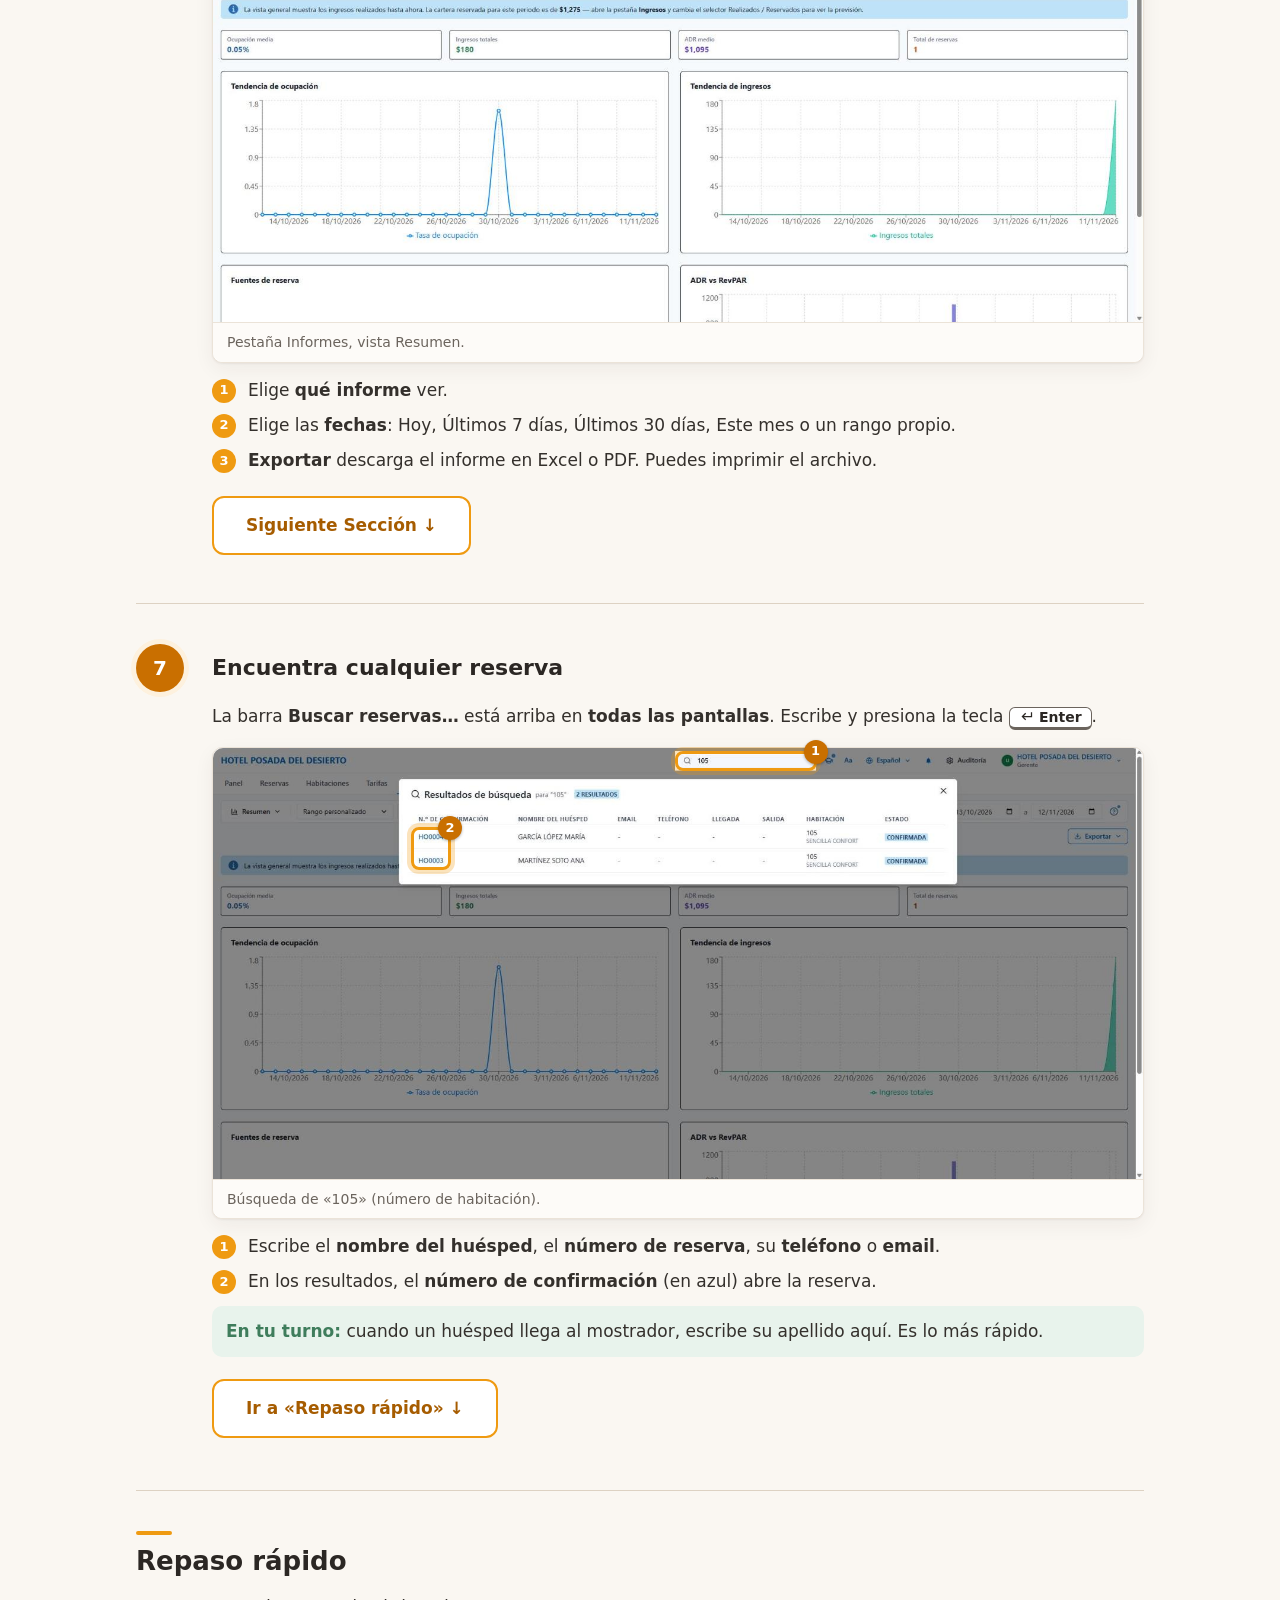
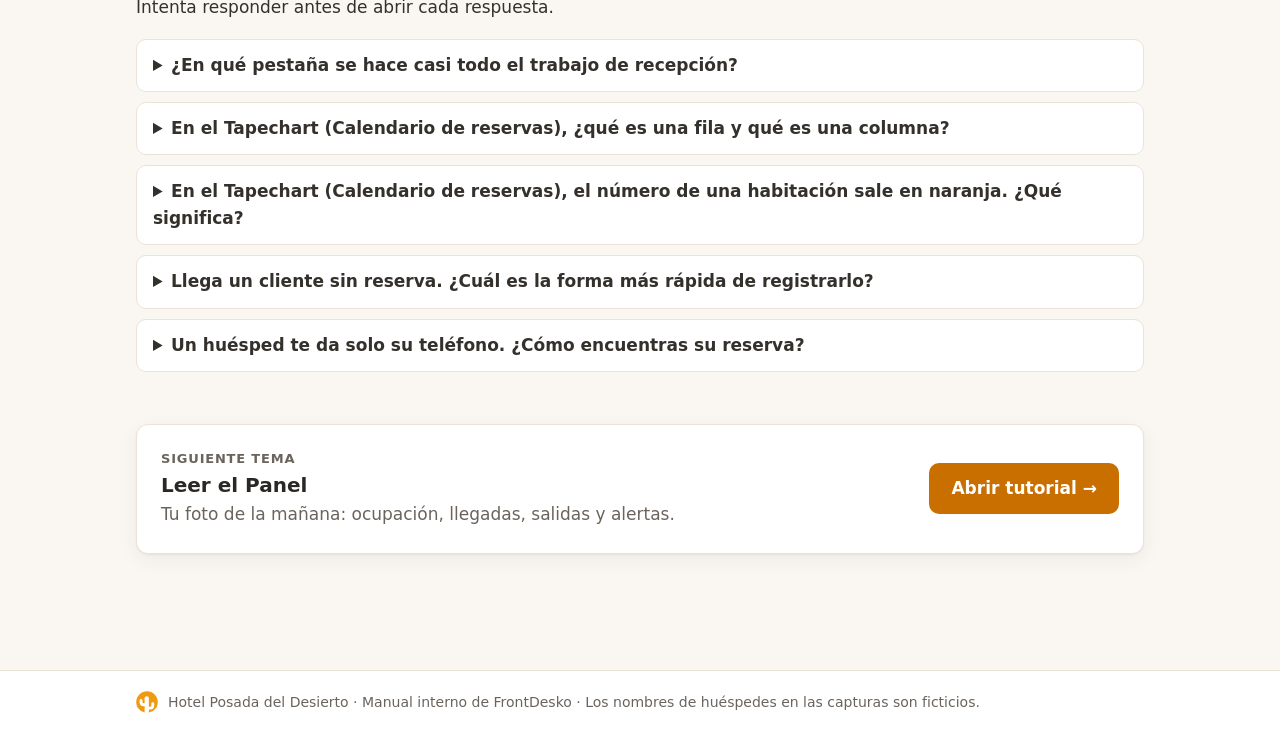
==== commit 58923cc4: "Temas 6 y 7: check-out y buscar reservas; secciones, botón «Ir al anterior» y ajustes - Nuevo tema 6" ====
--- a/01-recorrido.html
+++ b/01-recorrido.html
@@ -8,7 +8,7 @@
 <link rel="stylesheet" href="css/estilos.css">
 <script src="js/anotaciones.js" defer></script>
 <script src="js/visor.js" defer></script>
-<script src="js/pasos.js" defer></script>
+<script src="js/secciones.js" defer></script>
 </head>
 <body>
 
@@ -19,7 +19,7 @@
       <span class="textos">
         <span class="nombre-hotel">Hotel Posada del Desierto</span>
         <span class="separador"></span>
-        <span class="seccion">Capacitación FrontDesko</span>
+        <span class="sitio">Capacitación FrontDesko</span>
       </span>
     </a>
     <nav><a href="index.html">Todos los temas</a></nav>
@@ -56,10 +56,10 @@
     <h2>Las partes de FrontDesko</h2>
 
     <!-- 1. Panel -->
-    <article class="paso">
+    <article class="seccion">
       <div class="num">1</div>
       <div class="cuerpo">
-        <h3 class="titulo-paso">El Panel principal</h3>
+        <h3 class="titulo-seccion">El Panel principal</h3>
         <p>Es la primera pantalla al entrar (pestaña <span class="pestana-ui">Panel</span>).</p>
         <figure class="captura">
           <a href="img/recorrido/01-panel.jpg" target="_blank"><div class="lienzo">
@@ -78,10 +78,10 @@
     </article>
 
     <!-- 2. Tapechart -->
-    <article class="paso">
+    <article class="seccion">
       <div class="num">2</div>
       <div class="cuerpo">
-        <h3 class="titulo-paso">Reservas: el Tapechart (Calendario de reservas)</h3>
+        <h3 class="titulo-seccion">Reservas: el Tapechart (Calendario de reservas)</h3>
         <p>En la pestaña <span class="pestana-ui">Reservas</span> está el <b>Tapechart (Calendario de reservas)</b>. Aquí se hace casi todo el trabajo de recepción.</p>
         <figure class="captura">
           <a href="img/recorrido/02-tapechart.jpg" target="_blank"><div class="lienzo">
@@ -105,10 +105,10 @@
     </article>
 
     <!-- 3. Reserva rápida -->
-    <article class="paso">
+    <article class="seccion">
       <div class="num">3</div>
       <div class="cuerpo">
-        <h3 class="titulo-paso">Una reserva nueva en dos clics</h3>
+        <h3 class="titulo-seccion">Una reserva nueva en dos clics</h3>
         <p>En el Tapechart (Calendario de reservas), haz clic en una <b>noche libre</b>. Se abre la ventana <b>Reserva rápida</b> con la habitación y las fechas ya puestas.</p>
         <figure class="captura">
           <a href="img/recorrido/03-reserva-rapida.jpg" target="_blank"><div class="lienzo">
@@ -132,10 +132,10 @@
     </article>
 
     <!-- 4. Tarifas -->
-    <article class="paso">
+    <article class="seccion">
       <div class="num">4</div>
       <div class="cuerpo">
-        <h3 class="titulo-paso">Tarifas: precios por noche</h3>
+        <h3 class="titulo-seccion">Tarifas: precios por noche</h3>
         <p>En <span class="pestana-ui">Tarifas</span> ves el precio de cada tipo de habitación, noche por noche. Los precios se ponen <b>una sola vez</b> aquí y llegan solos a la web del hotel y a los canales conectados (agencias en línea u <b>OTA</b>).</p>
         <figure class="captura">
           <a href="img/recorrido/04-tarifas.jpg" target="_blank"><div class="lienzo">
@@ -158,10 +158,10 @@
     </article>
 
     <!-- 5. Limpieza -->
-    <article class="paso">
+    <article class="seccion">
       <div class="num">5</div>
       <div class="cuerpo">
-        <h3 class="titulo-paso">Limpieza en tiempo real</h3>
+        <h3 class="titulo-seccion">Limpieza en tiempo real</h3>
         <p>Cuando el huésped hace <b>check-out</b>, la habitación pasa sola a <b>por limpiar</b>. El personal de limpieza la marca como limpia con un toque y recepción lo ve al instante en <span class="pestana-ui">Limpieza</span>.</p>
         <figure class="captura">
           <a href="img/recorrido/05-limpieza.jpg" target="_blank"><div class="lienzo">
@@ -182,10 +182,10 @@
     </article>
 
     <!-- 6. Informes -->
-    <article class="paso">
+    <article class="seccion">
       <div class="num">6</div>
       <div class="cuerpo">
-        <h3 class="titulo-paso">Informes</h3>
+        <h3 class="titulo-seccion">Informes</h3>
         <p>En <span class="pestana-ui">Informes</span> tienes ocupación, ingresos, pagos, impuestos, auditoría nocturna y más.</p>
         <figure class="captura">
           <a href="img/recorrido/06-informes.jpg" target="_blank"><div class="lienzo">
@@ -205,11 +205,11 @@
     </article>
 
     <!-- 7. Buscar -->
-    <article class="paso">
+    <article class="seccion">
       <div class="num">7</div>
       <div class="cuerpo">
-        <h3 class="titulo-paso">Encuentra cualquier reserva</h3>
-        <p>La barra <b>Buscar reservas…</b> está arriba en <b>todas las pantallas</b>. Escribe y pulsa <b>Enter</b>.</p>
+        <h3 class="titulo-seccion">Encuentra cualquier reserva</h3>
+        <p>La barra <b>Buscar reservas…</b> está arriba en <b>todas las pantallas</b>. Escribe y presiona la tecla <kbd class="tecla">Enter</kbd>.</p>
         <figure class="captura">
           <a href="img/recorrido/07-buscar.jpg" target="_blank"><div class="lienzo">
             <img src="img/recorrido/07-buscar.jpg" alt="Ventana Resultados de búsqueda con dos reservas de la habitación 105" loading="lazy">
@@ -234,7 +234,7 @@
     <details><summary>En el Tapechart (Calendario de reservas), ¿qué es una fila y qué es una columna?</summary>Cada <b>fila</b> es una habitación y cada <b>columna</b> es una noche.</details>
     <details><summary>En el Tapechart (Calendario de reservas), el número de una habitación sale en naranja. ¿Qué significa?</summary>Que está <b>por limpiar</b>. En verde significa limpia.</details>
     <details><summary>Llega un cliente sin reserva. ¿Cuál es la forma más rápida de registrarlo?</summary>En el Tapechart (Calendario de reservas), haz clic en una noche libre. Se abre <b>Reserva rápida</b> con la habitación y las fechas ya puestas.</details>
-    <details><summary>Un huésped te da solo su teléfono. ¿Cómo encuentras su reserva?</summary>Escríbelo en la barra <b>Buscar reservas…</b> de arriba y pulsa Enter. Funciona desde cualquier pantalla. También puedes buscar por su nombre o su correo.</details>
+    <details><summary>Un huésped te da solo su teléfono. ¿Cómo encuentras su reserva?</summary>Escríbelo en la barra <b>Buscar reservas…</b> de arriba y presiona la tecla <kbd class="tecla">Enter</kbd>. Funciona desde cualquier pantalla. También puedes buscar por su nombre o su correo.</details>
   </section>
 
   <section class="tarjeta siguiente no-imprimir">
--- a/css/estilos.css
+++ b/css/estilos.css
@@ -26,7 +26,7 @@
 * { box-sizing: border-box; }
 html {
   scroll-behavior: smooth;
-  /* Lectura guiada (js/pasos.js): los saltos y el ajuste dejan el paso justo bajo la cabecera fija */
+  /* Lectura guiada (js/secciones.js): los saltos y el ajuste dejan la sección justo bajo la cabecera fija */
   scroll-padding-top: calc(var(--alto-cabecera, 120px) + 12px);
   scroll-snap-type: y proximity;
 }
@@ -62,7 +62,7 @@
   font-size: 15px; color: var(--carbon); white-space: nowrap;
 }
 .marca-hotel .separador { width: 1px; height: 28px; background: var(--borde); flex: none; }
-.marca-hotel .seccion { font-weight: 650; font-size: 15px; color: var(--naranja-texto); white-space: nowrap; }
+.marca-hotel .sitio { font-weight: 650; font-size: 15px; color: var(--naranja-texto); white-space: nowrap; }
 .marca-hotel nav { margin-left: auto; display: flex; gap: 4px; }
 .marca-hotel nav a { text-decoration: none; color: var(--texto); font-size: 15px; font-weight: 600; padding: 6px 12px; border-radius: 8px; }
 .marca-hotel nav a:hover { background: var(--naranja-claro); color: var(--naranja-texto); }
@@ -71,7 +71,7 @@
    Navegadores sin soporte: la cabecera se queda en su tamaño normal. */
 @supports (animation-timeline: scroll()) {
   .marca-hotel .contenedor, .marca-hotel .identidad img, .marca-hotel .nombre-hotel,
-  .marca-hotel .seccion, .marca-hotel .separador, .marca-hotel nav a {
+  .marca-hotel .sitio, .marca-hotel .separador, .marca-hotel nav a {
     animation: linear both;
     animation-timeline: scroll();
     animation-range: 0 120px;
@@ -79,14 +79,14 @@
   .marca-hotel .contenedor { animation-name: compacta-fila; }
   .marca-hotel .identidad img { animation-name: compacta-logo; }
   .marca-hotel .nombre-hotel { animation-name: compacta-nombre; }
-  .marca-hotel .seccion { animation-name: compacta-seccion; }
+  .marca-hotel .sitio { animation-name: compacta-sitio; }
   .marca-hotel .separador { animation-name: compacta-separador; }
   .marca-hotel nav a { animation-name: compacta-enlace; }
 }
 @keyframes compacta-fila { to { min-height: 42px; } }
 @keyframes compacta-logo { to { width: 26px; height: 26px; } }
 @keyframes compacta-nombre { to { font-size: 11px; } }
-@keyframes compacta-seccion { to { font-size: 12px; } }
+@keyframes compacta-sitio { to { font-size: 12px; } }
 @keyframes compacta-separador { to { height: 16px; } }
 @keyframes compacta-enlace { to { font-size: 13px; padding: 2px 10px; } }
 
@@ -108,8 +108,8 @@
 /* ---------- Secciones ---------- */
 main.contenedor { padding-top: 36px; padding-bottom: 64px; }
 section { margin: 0 0 52px; }
-/* Separadores horizontales entre secciones y entre pasos */
-main > section + section:not(.tarjeta), .paso + .paso { border-top: 1px solid #ddd2c3; padding-top: 40px; }
+/* Separadores horizontales entre secciones y entre secciones de un tema */
+main > section + section:not(.tarjeta), .seccion + .seccion { border-top: 1px solid #ddd2c3; padding-top: 40px; }
 h2 { font-size: 26px; line-height: 1.25; margin: 0 0 16px; color: var(--carbon); }
 h2::before { content: ""; display: block; width: 36px; height: 4px; border-radius: 2px; background: var(--naranja); margin-bottom: 10px; }
 h3 { font-size: 20px; margin: 0 0 8px; color: var(--carbon); }
@@ -117,7 +117,7 @@
 
 .aprenderas { columns: 2; column-gap: 12px; list-style: none; padding: 0; margin: 0; }
 .aprenderas li { background: var(--blanco); border: 1px solid var(--borde); border-radius: var(--radio); padding: 10px 14px 10px 54px; margin-bottom: 10px; min-height: 50px; position: relative; break-inside: avoid; }
-/* Icono de birrete (aprender), sin números: no son pasos. Trazo = --naranja-texto (#a65c00) */
+/* Icono de birrete (aprender), sin números: no son secciones. Trazo = --naranja-texto (#a65c00) */
 .aprenderas li::before {
   content: ""; position: absolute; left: 12px; top: 8px; width: 32px; height: 32px; border-radius: 50%;
   background: var(--naranja-claro) url("data:image/svg+xml,%3Csvg xmlns='http://www.w3.org/2000/svg' viewBox='0 0 24 24' fill='none' stroke='%23a65c00' stroke-width='2' stroke-linecap='round' stroke-linejoin='round'%3E%3Cpath d='M22 10 12 5 2 10l10 5 10-5z'/%3E%3Cpath d='M6 12v5c3 2 9 2 12 0v-5'/%3E%3Cpath d='M22 10v6'/%3E%3C/svg%3E") center / 21px no-repeat;
@@ -134,61 +134,63 @@
 .nota p { margin: 0; }
 
 /* ---------- Pasos ---------- */
-.paso { display: grid; grid-template-columns: 56px 1fr; gap: 0 20px; margin: 0 0 48px; scroll-snap-align: start; }
-.paso .num { width: 48px; height: 48px; border-radius: 50%; background: var(--naranja-fuerte); color: #fff; font-weight: 800; font-size: 20px; display: grid; place-items: center; box-shadow: 0 0 0 5px var(--naranja-claro); }
-.paso .cuerpo { min-width: 0; }
-.paso .titulo-paso { font-size: 22px; margin: 6px 0 12px; color: var(--carbon); }
-.paso .accion { display: flex; gap: 10px; align-items: flex-start; background: var(--blanco); border: 1px solid var(--borde); border-radius: 10px; padding: 12px 14px; margin: 14px 0 0; }
-.paso .accion .icono { flex: none; width: 26px; height: 26px; border-radius: 6px; background: var(--naranja); color: #fff; display: grid; place-items: center; font-weight: 800; font-size: 13px; }
-.paso .turno { margin: 10px 0 0; padding: 12px 14px; border-radius: 10px; background: var(--salvia-claro); }
-.paso .turno b { color: var(--salvia); }
-.siguiente-paso { display: inline-block; margin-top: 18px; padding: 8px 18px; border: 1px solid var(--naranja); border-radius: 10px; background: var(--blanco); color: var(--naranja-texto); font-weight: 700; font-size: 15px; text-decoration: none; }
-.siguiente-paso:hover, .siguiente-paso:focus-visible { background: var(--naranja-claro); outline: none; }
-
-/* Barra de pasos bajo la cabecera (js/pasos.js) */
-.barra-pasos { border-top: 1px solid var(--borde); }
-.barra-pasos .contenedor { display: flex; align-items: center; gap: 14px; min-height: 44px; }
-.barra-pasos .donde { font-size: 14px; font-weight: 700; color: var(--carbon); white-space: nowrap; }
-.barra-pasos .puntos { display: flex; gap: 6px; flex-wrap: wrap; }
-.barra-pasos .puntos a { width: 28px; height: 28px; border-radius: 50%; display: grid; place-items: center; font-size: 13px; font-weight: 700; text-decoration: none; color: var(--texto-suave); background: var(--blanco); border: 1px solid var(--borde); }
-.barra-pasos .puntos a:hover { border-color: var(--naranja); color: var(--naranja-texto); }
-.barra-pasos .puntos a.hecho { background: var(--naranja-claro); border-color: var(--naranja-claro); color: var(--naranja-texto); }
-.barra-pasos .puntos a.actual { background: var(--naranja-fuerte); border-color: var(--naranja-fuerte); color: #fff; }
-
-/* Índice vertical de pasos a la izquierda (js/pasos.js), solo en pantallas anchas.
-   Ocupa el margen libre a la izquierda del contenido y acompaña mientras se leen los pasos. */
-.indice-pasos { display: none; }
-@media (min-width: 1280px) {
-  .barra-pasos { display: none; }
+.seccion { display: grid; grid-template-columns: 56px 1fr; gap: 0 20px; margin: 0 0 48px; scroll-snap-align: start; }
+.seccion .num { width: 48px; height: 48px; border-radius: 50%; background: var(--naranja-fuerte); color: #fff; font-weight: 800; font-size: 20px; display: grid; place-items: center; box-shadow: 0 0 0 5px var(--naranja-claro); }
+.seccion .cuerpo { min-width: 0; }
+.seccion .titulo-seccion { font-size: 22px; margin: 6px 0 12px; color: var(--carbon); }
+.seccion .accion { display: flex; gap: 10px; align-items: flex-start; background: var(--blanco); border: 1px solid var(--borde); border-radius: 10px; padding: 12px 14px; margin: 14px 0 0; }
+.seccion .accion .icono { flex: none; width: 26px; height: 26px; border-radius: 6px; background: var(--naranja); color: #fff; display: grid; place-items: center; font-weight: 800; font-size: 13px; }
+.seccion .turno { margin: 10px 0 0; padding: 12px 14px; border-radius: 10px; background: var(--salvia-claro); }
+.seccion .turno b { color: var(--salvia); }
+.siguiente-seccion { display: inline-block; margin-top: 22px; padding: 14px 32px; border: 2px solid var(--naranja); border-radius: 12px; background: var(--blanco); color: var(--naranja-texto); font-weight: 700; font-size: 17px; text-decoration: none; }
+.siguiente-seccion:hover, .siguiente-seccion:focus-visible { background: var(--naranja-claro); outline: none; }
+
+/* Barra de secciones bajo la cabecera (js/secciones.js) */
+.barra-secciones { border-top: 1px solid var(--borde); }
+.barra-secciones .contenedor { display: flex; align-items: center; gap: 14px; min-height: 44px; }
+.barra-secciones .donde { font-size: 14px; font-weight: 700; color: var(--carbon); white-space: nowrap; }
+.barra-secciones .puntos { display: flex; gap: 6px; flex-wrap: wrap; }
+.barra-secciones .puntos a { width: 28px; height: 28px; border-radius: 50%; display: grid; place-items: center; font-size: 13px; font-weight: 700; text-decoration: none; color: var(--texto-suave); background: var(--blanco); border: 1px solid var(--borde); }
+.barra-secciones .puntos a:hover { border-color: var(--naranja); color: var(--naranja-texto); }
+.barra-secciones .puntos a.hecho { background: var(--naranja-claro); border-color: var(--naranja-claro); color: var(--naranja-texto); }
+.barra-secciones .puntos a.actual { background: var(--naranja-fuerte); border-color: var(--naranja-fuerte); color: #fff; }
+
+/* Índice vertical de secciones a la izquierda (js/secciones.js), solo en pantallas anchas (desde 1350px), siempre con títulos.
+   Ocupa el margen libre a la izquierda del contenido y acompaña mientras se leen las secciones.
+   Por debajo de 1350px no cabe con títulos: en su lugar sale la barra «Sección N de M» arriba. */
+.indice-secciones { display: none; }
+@media (min-width: 1350px) {
+  .barra-secciones { display: none; }
   .con-indice { position: relative; }
-  .indice-pasos {
+  .indice-secciones {
     display: block; position: absolute; top: 0; bottom: 0;
     right: calc(100% + 24px); width: min(240px, calc((100vw - 1040px) / 2 - 24px));
   }
-  .indice-pasos .fijo { position: sticky; top: calc(var(--alto-cabecera, 70px) + 24px); }
-  .indice-pasos .donde { display: block; font-size: 13px; font-weight: 700; text-transform: uppercase; letter-spacing: .6px; color: var(--texto-suave); margin-bottom: 10px; }
-  .indice-pasos ol { list-style: none; margin: 0; padding: 0; display: grid; gap: 6px; }
-  /* Cada paso es una fila-botón: fondo blanco, borde y sombra; al pasar el ratón se resalta y aparece la flecha */
-  .indice-pasos a {
+  .indice-secciones .fijo { position: sticky; top: calc(var(--alto-cabecera, 70px) + 24px); }
+  .indice-secciones .donde { display: block; font-size: 13px; font-weight: 700; text-transform: uppercase; letter-spacing: .6px; color: var(--texto-suave); margin-bottom: 10px; }
+  .indice-secciones ol { list-style: none; margin: 0; padding: 0; display: grid; gap: 6px; }
+  /* Cada sección es una fila-botón: fondo blanco, borde y sombra; al pasar el ratón se resalta y aparece la flecha */
+  .indice-secciones a {
     display: flex; align-items: center; gap: 10px; padding: 7px 10px 7px 7px;
     text-decoration: none; color: var(--texto); font-size: 14px; font-weight: 600; line-height: 1.3;
     background: var(--blanco); border: 1px solid var(--borde); border-radius: 10px;
     box-shadow: 0 1px 2px rgba(43, 39, 36, .06);
     transition: border-color .15s, background-color .15s, transform .15s;
   }
-  .indice-pasos a::after { content: "›"; margin-left: auto; font-size: 18px; line-height: 1; color: var(--naranja-texto); opacity: 0; transition: opacity .15s; }
-  .indice-pasos .n { flex: none; width: 28px; height: 28px; border-radius: 50%; display: grid; place-items: center; font-size: 13px; font-weight: 700; background: var(--arena); border: 1px solid var(--borde); color: var(--texto-suave); }
-  .indice-pasos .t { display: none; }
-  .indice-pasos a:hover, .indice-pasos a:focus-visible { border-color: var(--naranja); background: var(--naranja-claro); transform: translateX(3px); outline: none; }
-  .indice-pasos a:hover::after, .indice-pasos a:focus-visible::after { opacity: 1; }
-  .indice-pasos a.hecho .n { background: var(--naranja-claro); border-color: var(--naranja-claro); color: var(--naranja-texto); }
-  .indice-pasos a.actual { border-color: var(--naranja); background: var(--naranja-claro); color: var(--carbon); font-weight: 700; box-shadow: inset 4px 0 0 var(--naranja-fuerte); }
-  .indice-pasos a.actual .n { background: var(--naranja-fuerte); border-color: var(--naranja-fuerte); color: #fff; }
-  @media (prefers-reduced-motion: reduce) { .indice-pasos a { transition: none; } .indice-pasos a:hover { transform: none; } }
-}
-/* Con más espacio, el índice muestra también el título de cada paso */
-@media (min-width: 1600px) {
-  .indice-pasos .t { display: block; }
+  .indice-secciones a::after { content: "›"; margin-left: auto; font-size: 18px; line-height: 1; color: var(--naranja-texto); opacity: 0; transition: opacity .15s; }
+  .indice-secciones .n { flex: none; width: 28px; height: 28px; border-radius: 50%; display: grid; place-items: center; font-size: 13px; font-weight: 700; background: var(--arena); border: 1px solid var(--borde); color: var(--texto-suave); }
+  .indice-secciones a:hover, .indice-secciones a:focus-visible { border-color: var(--naranja); background: var(--naranja-claro); transform: translateX(3px); outline: none; }
+  .indice-secciones a:hover::after, .indice-secciones a:focus-visible::after { opacity: 1; }
+  .indice-secciones a.hecho .n { background: var(--naranja-claro); border-color: var(--naranja-claro); color: var(--naranja-texto); }
+  .indice-secciones a.actual { border-color: var(--naranja); background: var(--naranja-claro); color: var(--carbon); font-weight: 700; box-shadow: inset 4px 0 0 var(--naranja-fuerte); }
+  .indice-secciones a.actual .n { background: var(--naranja-fuerte); border-color: var(--naranja-fuerte); color: #fff; }
+  @media (prefers-reduced-motion: reduce) { .indice-secciones a { transition: none; } .indice-secciones a:hover { transform: none; } }
+}
+/* Columna estrecha (menos de 200px): botones más compactos para que quepan los títulos */
+@media (min-width: 1350px) and (max-width: 1499px) {
+  .indice-secciones a { gap: 7px; padding: 6px 6px 6px 5px; font-size: 13px; }
+  .indice-secciones a::after { display: none; }
+  .indice-secciones .n { width: 24px; height: 24px; font-size: 12px; }
 }
 
 .leyenda { list-style: none; padding: 0; margin: 14px 0 0; display: grid; gap: 8px; }
@@ -198,6 +200,12 @@
 /* Imitan elementos de FrontDesko (se mantienen en azul como en el sistema) */
 .boton-ui { display: inline-block; background: #1a73d9; color: #fff; font-weight: 600; font-size: 14px; padding: 1px 10px; border-radius: 6px; white-space: nowrap; }
 .boton-ui.borde { background: #fff; color: #1a73d9; border: 1px solid #1a73d9; }
+.boton-ui.morado { background: #7f57d9; } /* botón Check-out de FrontDesko */
+.boton-ui.verde { background: #39a068; } /* botones de cobro de FrontDesko (Cobrar y hacer check-in/check-out) */
+/* Tecla del teclado: <kbd class="tecla">Enter</kbd> se dibuja como una tecla, con el icono ↵ a la izquierda. */
+.tecla { display: inline-block; background: var(--blanco); color: var(--carbon); font: inherit; font-weight: 700; font-size: 14px; line-height: 1.4; padding: 0 9px; border: 1px solid var(--texto-suave); border-bottom-width: 3px; border-radius: 6px; white-space: nowrap; }
+.tecla::before { content: ""; display: inline-block; width: 15px; height: 15px; margin-right: 5px; vertical-align: -2px;
+  background: url("data:image/svg+xml,%3Csvg xmlns='http://www.w3.org/2000/svg' viewBox='0 0 24 24'%3E%3Cpath fill='%232b2724' d='M19 5v6H7.83l3.58-3.59L10 6l-6 6 6 6 1.41-1.41L7.83 13H21V5z'/%3E%3C/svg%3E") no-repeat center / contain; }
 .pestana-ui { display: inline-block; border: 1px solid #d6dde6; background: #fff; color: #1d2733; font-weight: 600; font-size: 14px; padding: 1px 10px; border-radius: 6px; white-space: nowrap; }
 .etiqueta-ui { display: inline-block; font-size: 12px; font-weight: 700; padding: 0 6px; border-radius: 4px; }
 .etiqueta-ui.limpia { background: #d9f5e3; color: #1f7a45; }
@@ -208,7 +216,7 @@
 .captura img { border-radius: 10px 10px 0 0; }
 .captura a { display: block; cursor: zoom-in; }
 .captura figcaption { font-size: 14px; color: var(--texto-suave); padding: 8px 14px; border-top: 1px solid var(--borde); background: #fdfbf8; border-radius: 0 0 10px 10px; }
-.captura .lienzo { position: relative; }
+.captura .lienzo { position: relative; width: fit-content; max-width: 100%; } /* se ajusta a la imagen: los marcadores van en % de la imagen, también si es más estrecha que la página */
 .marca {
   position: absolute; width: 4.5%; aspect-ratio: 1; min-width: 30px;
   transform: translate(-50%, -50%);
@@ -219,7 +227,7 @@
 /* Marcador rectangular: enmarca toda la zona (botón, tarjeta, columna...). left/top = esquina superior izquierda */
 .marca.caja { aspect-ratio: auto; min-width: 0; transform: none; border-radius: 8px; }
 .marca[data-texto] { cursor: help; }
-.marca[data-texto]:hover { animation: none; border-color: var(--naranja-fuerte); box-shadow: 0 0 0 6px rgba(239, 154, 17, .4); }
+.marca[data-texto]:hover, .marca.fija { animation: none; border-color: var(--naranja-fuerte); box-shadow: 0 0 0 6px rgba(239, 154, 17, .4); }
 
 /* Globo de las anotaciones (js/anotaciones.js) */
 .globo {
@@ -278,7 +286,7 @@
 .visor-escena { flex: 1; position: relative; overflow: hidden; display: flex; align-items: center; justify-content: center; touch-action: none; cursor: zoom-in; }
 .visor-escena.con-zoom { cursor: grab; }
 .visor-escena.con-zoom.arrastrando { cursor: grabbing; }
-.visor-lienzo { flex: none; transform-origin: center center; user-select: none; }
+.visor-lienzo { flex: none; transform-origin: center center; user-select: none; -webkit-user-select: none; -webkit-touch-callout: none; }
 .visor-lienzo img { border-radius: 6px; pointer-events: none; }
 .visor-ayuda { text-align: center; font-size: 13px; color: #a9a097; padding: 8px 16px 12px; }
 
@@ -304,8 +312,15 @@
 dl.glosario dt { font-weight: 700; color: var(--carbon); }
 dl.glosario dd { margin: 0; }
 details { background: #fff; border: 1px solid var(--borde); border-radius: 10px; padding: 12px 16px; margin: 0 0 10px; }
-details summary { cursor: pointer; font-weight: 600; }
-details[open] summary { margin-bottom: 8px; color: var(--naranja-texto); }
+/* La pregunta ocupa toda la tarjeta (márgenes negativos = relleno del details): se abre con un clic en cualquier parte. */
+details summary { cursor: pointer; font-weight: 600; margin: -12px -16px; padding: 12px 16px; border-radius: 10px; }
+details[open] summary { margin-bottom: 0; padding-bottom: 8px; color: var(--naranja-texto); }
+/* La respuesta se despliega y aparece suavemente (Chrome/Edge recientes; en otros navegadores se abre sin animación). */
+details { interpolate-size: allow-keywords; }
+details::details-content { block-size: 0; opacity: 0; overflow: hidden; transition: block-size .22s ease, opacity .22s ease, content-visibility .22s allow-discrete; }
+details[open]::details-content { block-size: auto; opacity: 1; }
+details summary { transition: padding-bottom .22s ease, color .22s ease; }
+@media (prefers-reduced-motion: reduce) { details, details summary, details::details-content { transition: none; } }
 
 /* ---------- Índice (portada) ---------- */
 .temas { display: grid; grid-template-columns: repeat(auto-fit, minmax(280px, 1fr)); gap: 16px; }
@@ -323,6 +338,14 @@
 
 /* ---------- Pie ---------- */
 .siguiente { display: flex; justify-content: space-between; align-items: center; gap: 16px; flex-wrap: wrap; }
+/* Final de cada tema: botón «Ir al anterior» a la izquierda (misma altura) y tarjeta «Siguiente tema».
+   El primer tema no tiene anterior: ahí solo va la tarjeta. */
+.temas-vecinos { display: flex; align-items: stretch; gap: 16px; margin: 0 0 52px; }
+.temas-vecinos .siguiente { flex: 1; margin: 0; }
+.tema-anterior { display: flex; flex-direction: column; align-items: center; justify-content: center; gap: 4px; padding: 14px 28px; background: var(--carbon); color: #fff; font-weight: 700; font-size: 17px; text-decoration: none; white-space: nowrap; border-radius: var(--radio); box-shadow: var(--sombra); }
+.tema-anterior .flecha { font-size: 40px; line-height: 1; } /* flecha grande, encima del texto */
+.tema-anterior:hover, .tema-anterior:focus-visible { outline: 3px solid var(--naranja); outline-offset: 2px; }
+@media (max-width: 640px) { .temas-vecinos { flex-direction: column-reverse; } } /* en móvil: tarjeta arriba, botón debajo */
 footer { border-top: 1px solid var(--borde); padding: 20px 0; font-size: 14px; color: var(--texto-suave); background: var(--blanco); }
 footer .contenedor { display: flex; align-items: center; gap: 10px; }
 footer img { width: 22px; height: 22px; }
@@ -333,7 +356,7 @@
   .marca-hotel .identidad { flex-wrap: wrap; row-gap: 0; }
   .marca-hotel .textos { display: flex; flex-direction: column; line-height: 1.25; }
   .marca-hotel .nombre-hotel { font-size: 12px; letter-spacing: .12em; }
-  .marca-hotel .seccion { font-size: 14px; }
+  .marca-hotel .sitio { font-size: 14px; }
   .marca-hotel nav { display: none; }
 }
 @media (min-width: 761px) {
@@ -341,8 +364,8 @@
 }
 @media (max-width: 640px) {
   body { font-size: 16px; }
-  .paso { grid-template-columns: 1fr; }
-  .paso .num { margin-bottom: 6px; }
+  .seccion { grid-template-columns: 1fr; }
+  .seccion .num { margin-bottom: 6px; }
   dl.glosario { grid-template-columns: 1fr; gap: 2px; }
   dl.glosario dd { margin-bottom: 10px; }
   .flujo li:not(:last-child)::after { content: "⬇"; right: 50%; top: auto; bottom: -13px; transform: translateX(50%); }
@@ -358,7 +381,7 @@
   .cabecera { background: none; color: #000; padding: 0 0 12px; border-bottom: 2px solid var(--naranja); }
   .cabecera p.lead, .migas { color: #333; }
   .ficha { border-color: #999; }
-  .paso, .captura, details, .nota { break-inside: avoid; }
+  .seccion, .captura, details, .nota { break-inside: avoid; }
   .marca { animation: none; }
   .termino { text-decoration: none; }
   a { color: inherit; text-decoration: none; }
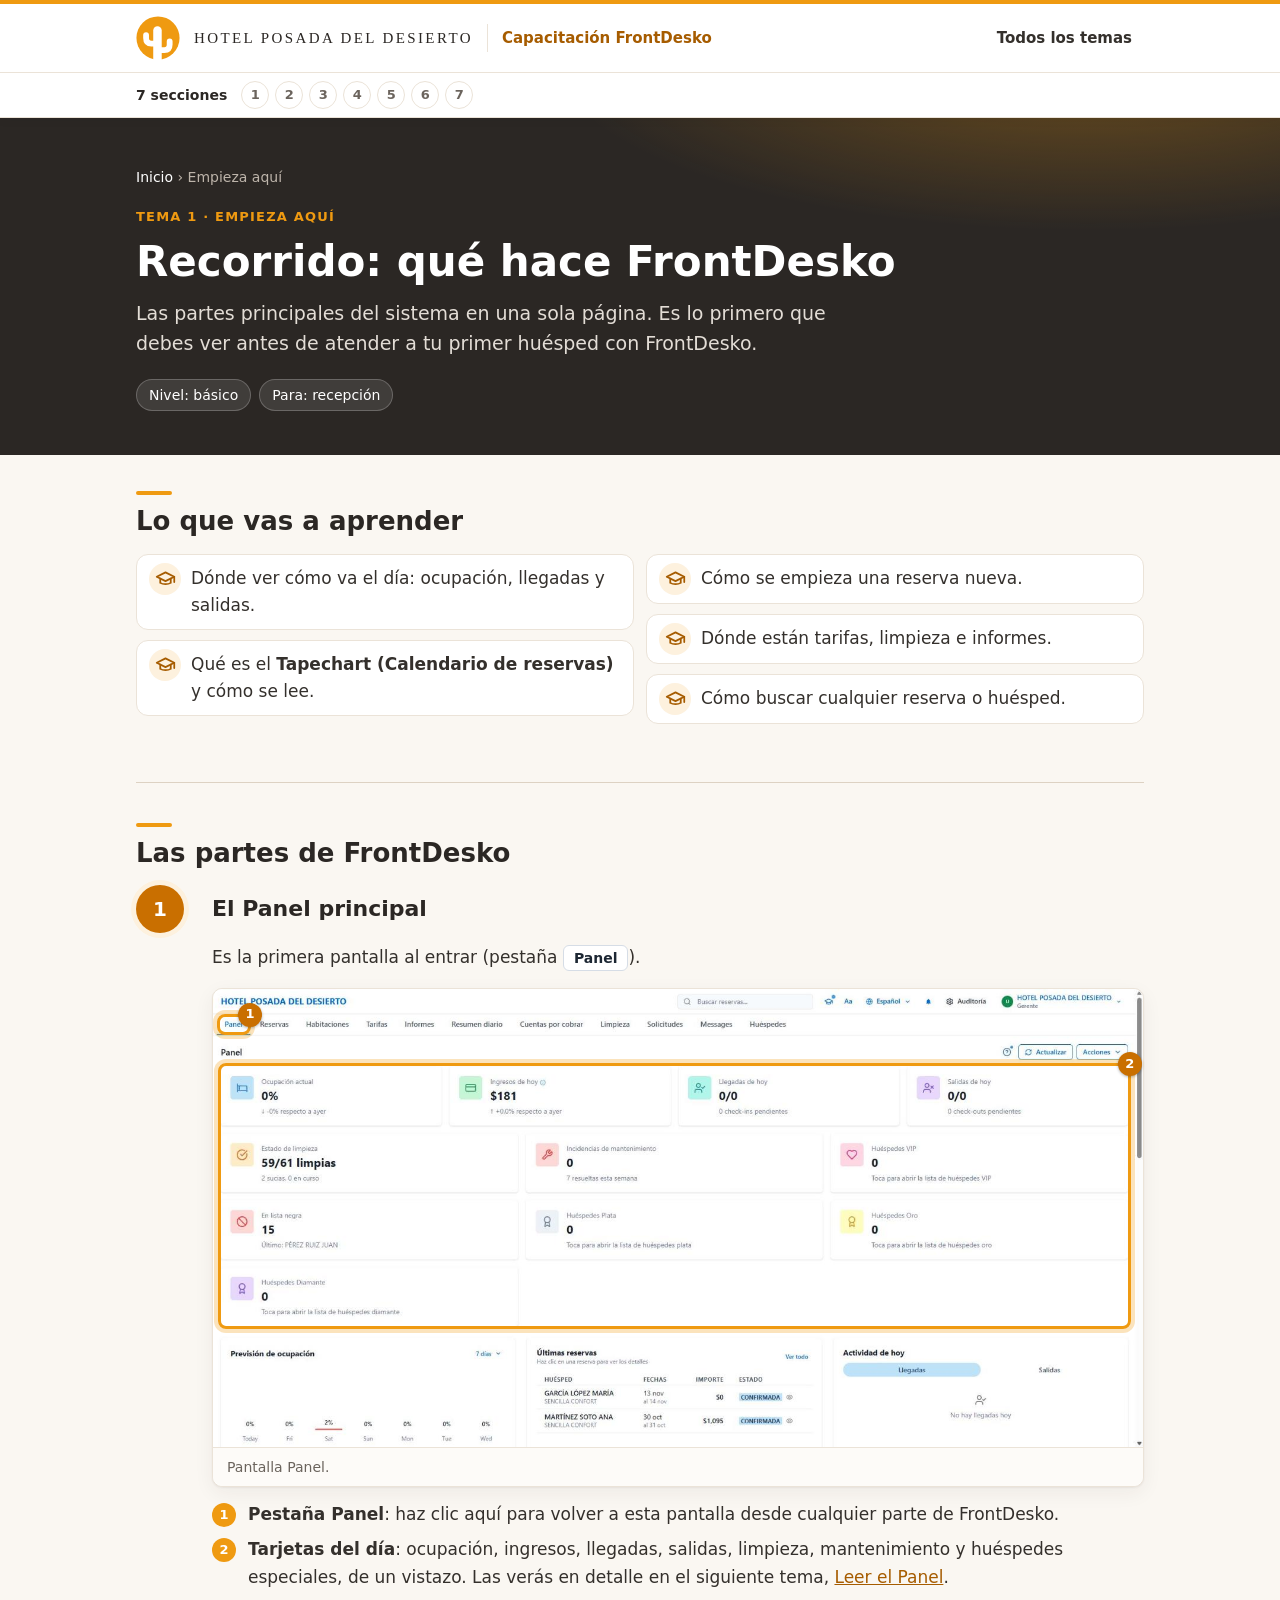
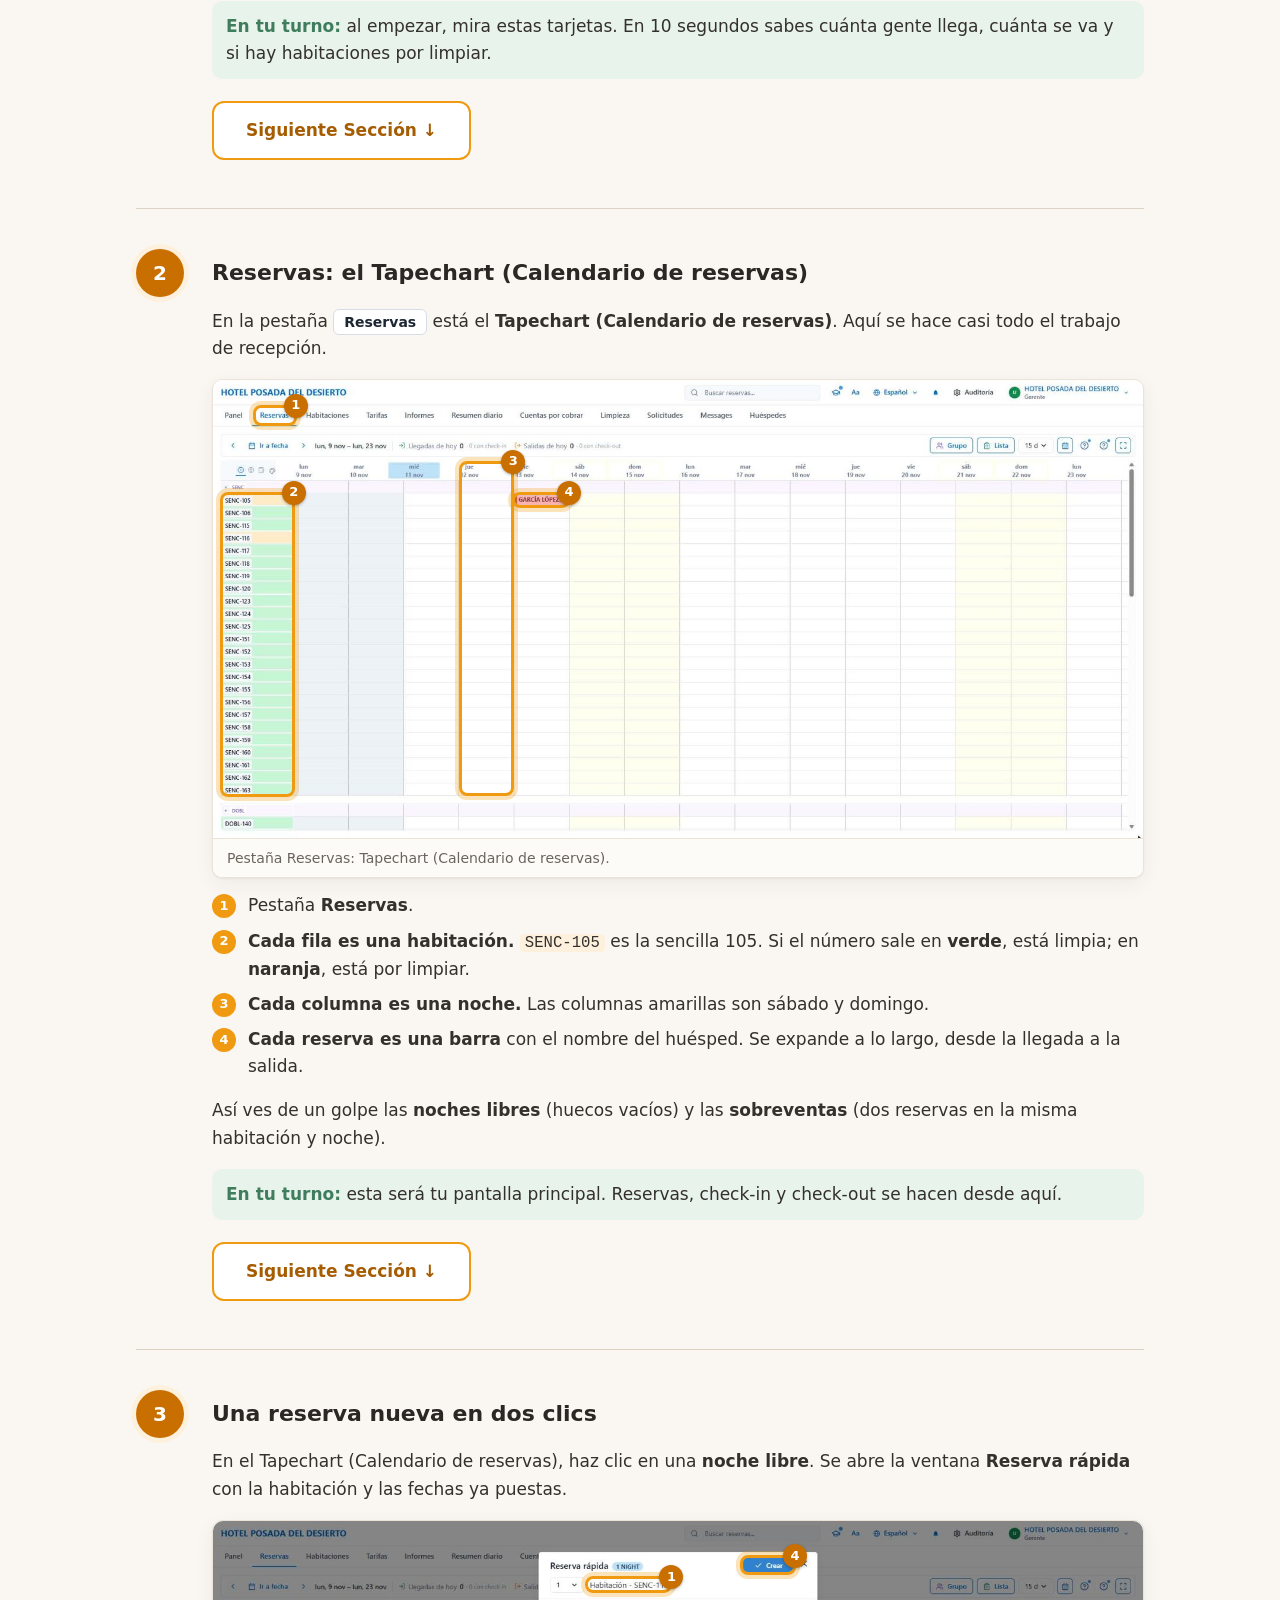
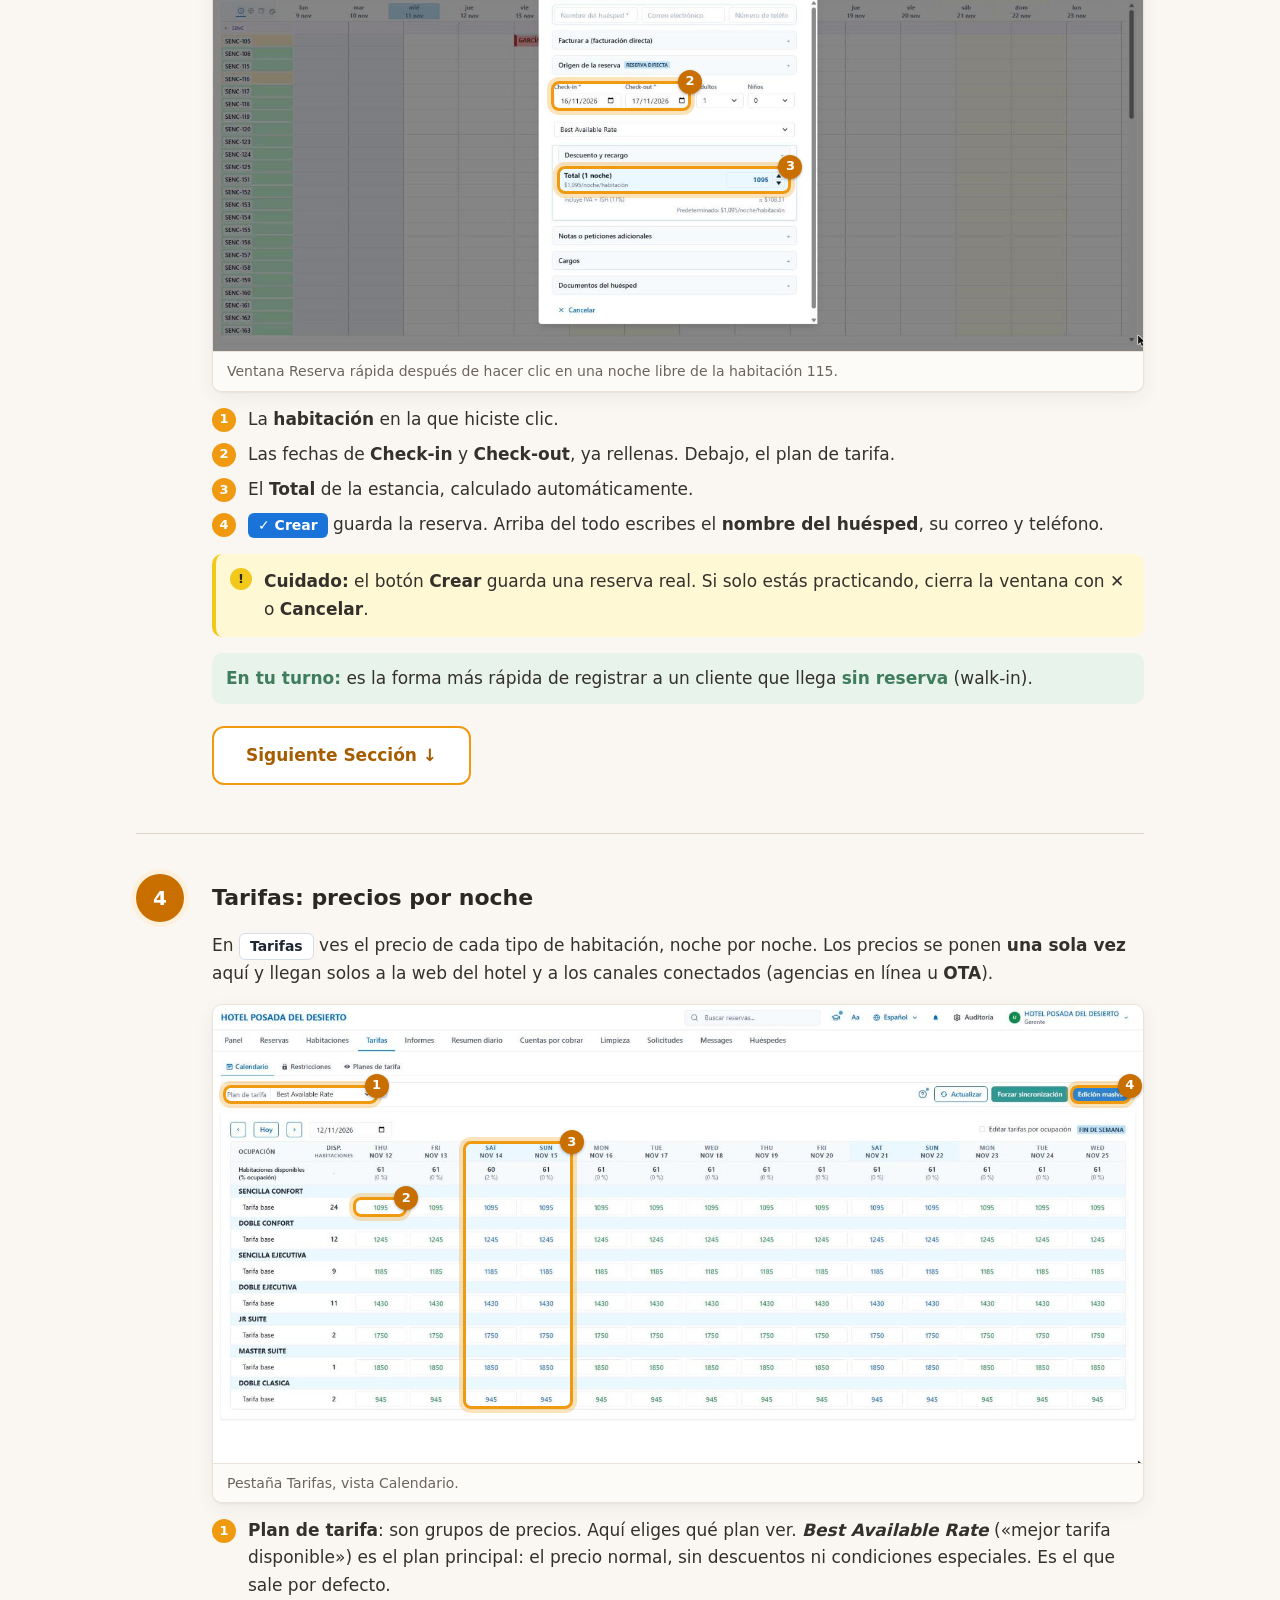
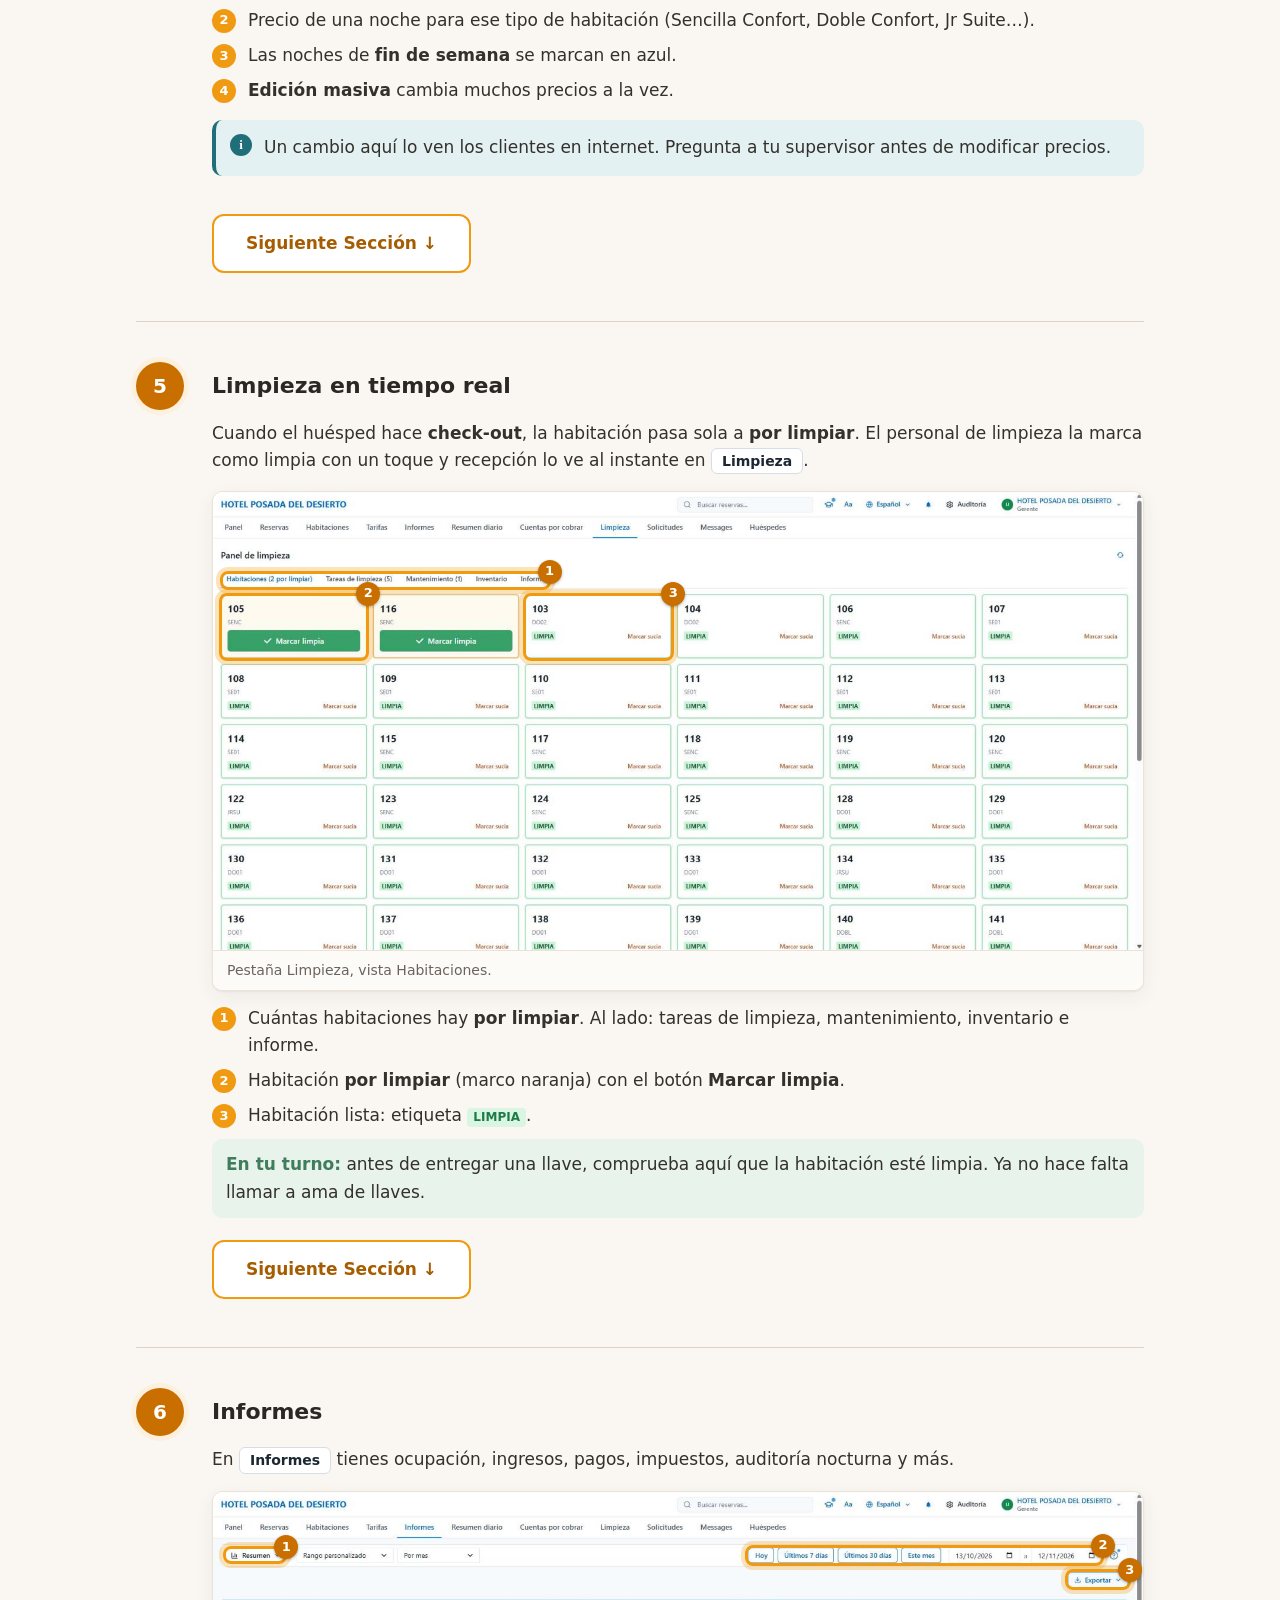
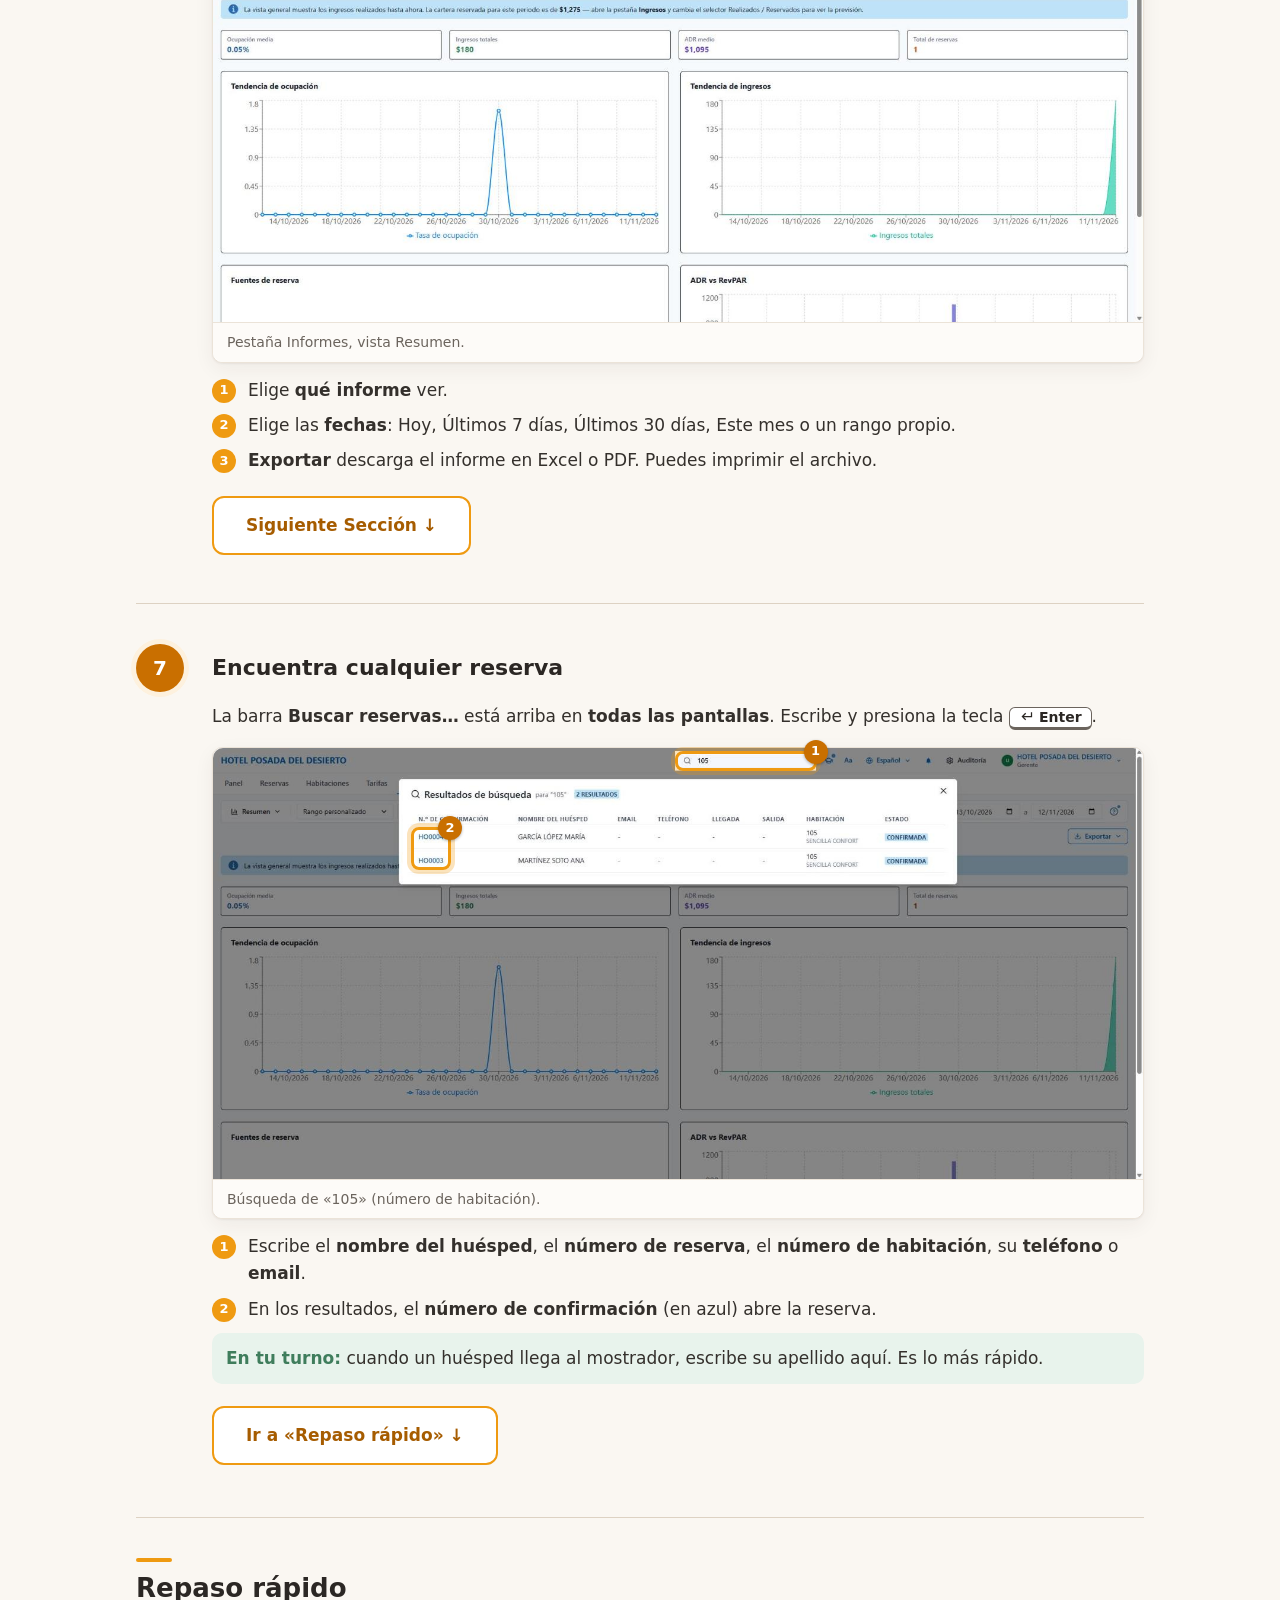
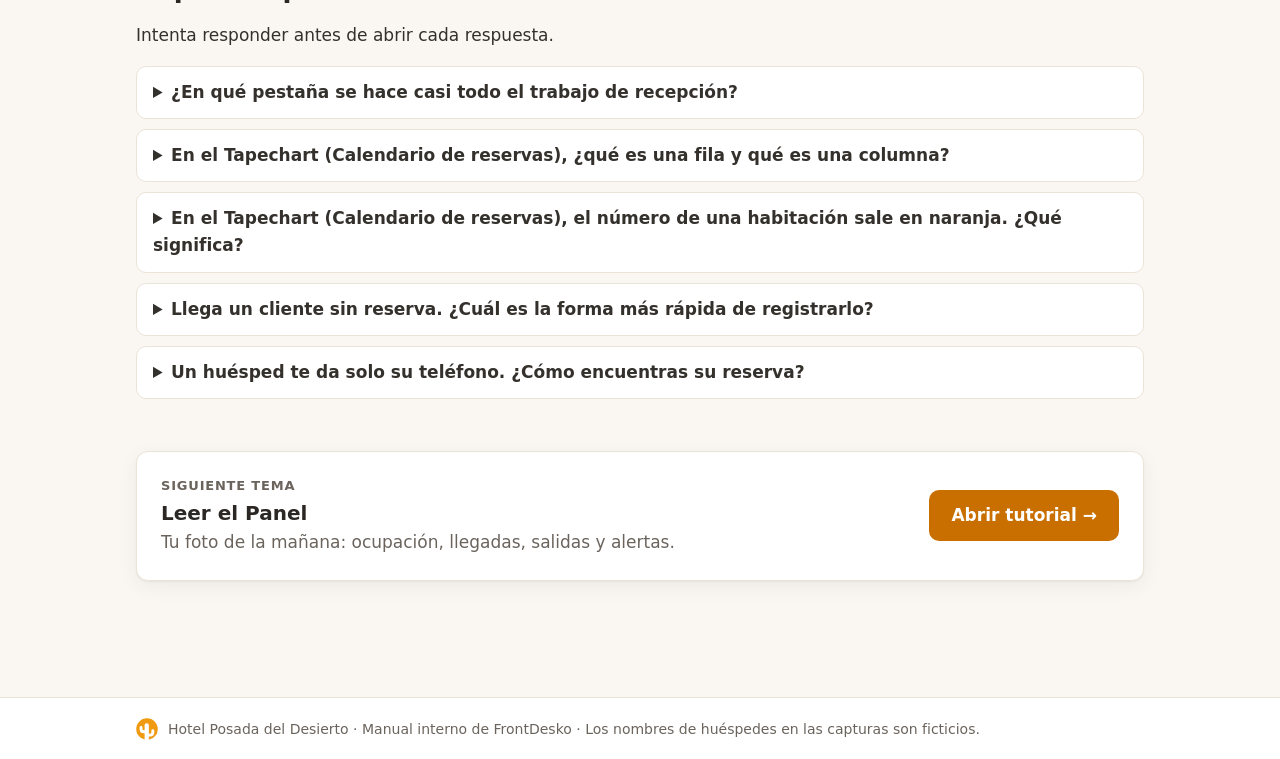
==== commit d5e58647: "Tema 3 rehecho con reservas de prueba; temas 1, 2 y 4 a 6 aclarados - Tapechart (Calendario de reser" ====
--- a/01-recorrido.html
+++ b/01-recorrido.html
@@ -219,7 +219,7 @@
           <figcaption>Búsqueda de «105» (número de habitación).</figcaption>
         </figure>
         <ul class="leyenda">
-          <li><span class="n">1</span><span>Escribe el <b>nombre del huésped</b>, el <b>número de reserva</b>, su <b>teléfono</b> o <b>email</b>.</span></li>
+          <li><span class="n">1</span><span>Escribe el <b>nombre del huésped</b>, el <b>número de reserva</b>, el <b>número de habitación</b>, su <b>teléfono</b> o <b>email</b>.</span></li>
           <li><span class="n">2</span><span>En los resultados, el <b>número de confirmación</b> (en azul) abre la reserva.</span></li>
         </ul>
         <p class="turno"><b>En tu turno:</b> cuando un huésped llega al mostrador, escribe su apellido aquí. Es lo más rápido.</p>
--- a/css/estilos.css
+++ b/css/estilos.css
@@ -327,12 +327,36 @@
 .grupo h3 { font-size: 14px; text-transform: uppercase; letter-spacing: .8px; color: var(--texto-suave); margin: 0 0 8px; }
 .grupo ul { list-style: none; margin: 0; padding: 0; }
 .grupo li { padding: 8px 0; border-bottom: 1px solid var(--borde); display: flex; justify-content: space-between; gap: 10px; font-size: 16px; }
-.grupo li:last-child { border-bottom: 0; }
+.grupo li:last-child:not(:has(> a)) { border-bottom: 0; }
 .grupo li a { font-weight: 600; text-decoration: none; }
+/* Temas disponibles: cada uno es una tarjeta clicable entera (el enlace se estira sobre ella). */
+.grupo li:has(> a) {
+  position: relative; align-items: center; margin: 0 0 8px; padding: 12px 14px 12px 16px;
+  background: var(--blanco); border: 1px solid var(--borde); border-left: 4px solid var(--naranja); border-radius: 10px;
+  box-shadow: 0 1px 2px rgba(43, 39, 36, .05);
+  transition: border-color .15s ease, box-shadow .15s ease, transform .15s ease, background-color .15s ease;
+}
+.grupo li > a { flex: 1; color: var(--carbon); line-height: 1.35; }
+.grupo li:has(> a) .listo { display: none; } /* la tarjeta con flecha ya indica que está disponible */
+.grupo li > a::after { content: ""; position: absolute; inset: 0; border-radius: inherit; }
+.grupo li:has(> a)::after { content: "→"; color: var(--naranja-texto); font-weight: 700; transition: transform .15s ease; pointer-events: none; } /* sin esto, al desplazarse tapa el enlace y el hover parpadea */
+.grupo li:has(> a:hover), .grupo li:has(> a:focus-visible) {
+  background: var(--naranja-claro); border-color: var(--naranja); box-shadow: var(--sombra); transform: translateY(-1px);
+}
+.grupo li:has(> a:focus-visible) { outline: 3px solid var(--naranja); outline-offset: 2px; }
+.grupo li > a:focus-visible { outline: none; }
+.grupo li:has(> a:hover)::after, .grupo li:has(> a:focus-visible)::after { transform: translateX(3px); }
+.grupo li:has(> a:hover) > a { color: var(--naranja-texto); }
+@media (prefers-reduced-motion: reduce) { .grupo li:has(> a), .grupo li:has(> a)::after { transition: none; transform: none; } }
 .pronto { font-size: 12px; color: var(--texto-suave); background: var(--arena); border: 1px solid var(--borde); border-radius: 999px; padding: 0 8px; white-space: nowrap; align-self: center; }
 .listo { font-size: 12px; color: var(--salvia); background: var(--salvia-claro); border-radius: 999px; padding: 1px 8px; white-space: nowrap; align-self: center; font-weight: 700; }
 .destacado { display: flex; gap: 24px; align-items: center; flex-wrap: wrap; border-left: 5px solid var(--naranja); }
 .destacado .texto { flex: 1 1 300px; }
+/* Toda la tarjeta destacada de la portada es clicable: el enlace .boton se estira sobre ella. */
+.destacado:has(.boton) { position: relative; transition: border-color .15s ease, background-color .15s ease, transform .15s ease; }
+.destacado .boton::after { content: ""; position: absolute; inset: 0; border-radius: inherit; }
+.destacado:has(.boton:hover), .destacado:has(.boton:focus-visible) { background: var(--naranja-claro); border-color: var(--naranja); transform: translateY(-1px); }
+@media (prefers-reduced-motion: reduce) { .destacado:has(.boton) { transition: none; transform: none; } }
 .boton { display: inline-block; background: var(--naranja-fuerte); color: #fff; text-decoration: none; font-weight: 700; padding: 12px 22px; border-radius: 10px; }
 .boton:hover { background: #b46300; }
 
@@ -342,6 +366,10 @@
    El primer tema no tiene anterior: ahí solo va la tarjeta. */
 .temas-vecinos { display: flex; align-items: stretch; gap: 16px; margin: 0 0 52px; }
 .temas-vecinos .siguiente { flex: 1; margin: 0; }
+/* Toda la tarjeta «Siguiente tema» es clicable: el enlace .boton se estira sobre ella. */
+.siguiente:has(.boton) { position: relative; }
+.siguiente .boton::after { content: ""; position: absolute; inset: 0; border-radius: inherit; }
+.siguiente:has(.boton:hover), .siguiente:has(.boton:focus-visible) { outline: 3px solid var(--naranja); outline-offset: 2px; }
 .tema-anterior { display: flex; flex-direction: column; align-items: center; justify-content: center; gap: 4px; padding: 14px 28px; background: var(--carbon); color: #fff; font-weight: 700; font-size: 17px; text-decoration: none; white-space: nowrap; border-radius: var(--radio); box-shadow: var(--sombra); }
 .tema-anterior .flecha { font-size: 40px; line-height: 1; } /* flecha grande, encima del texto */
 .tema-anterior:hover, .tema-anterior:focus-visible { outline: 3px solid var(--naranja); outline-offset: 2px; }
